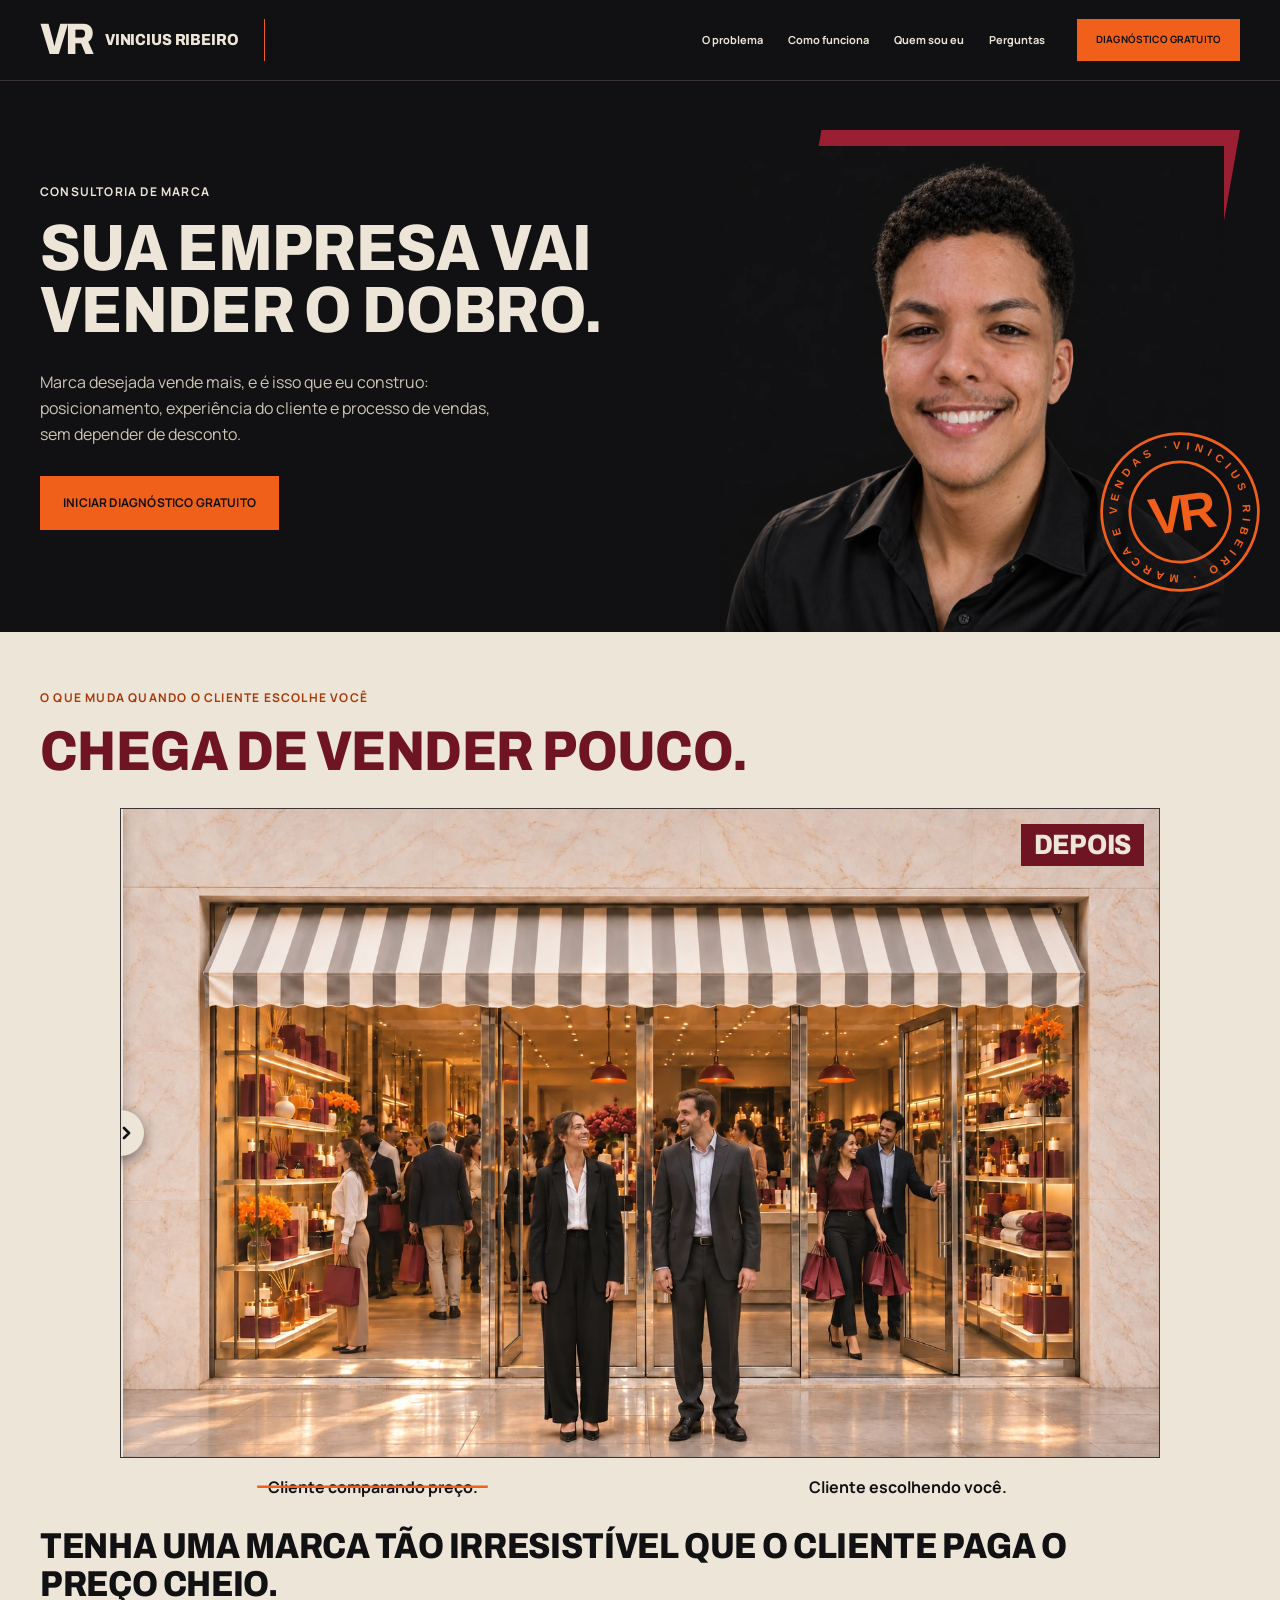
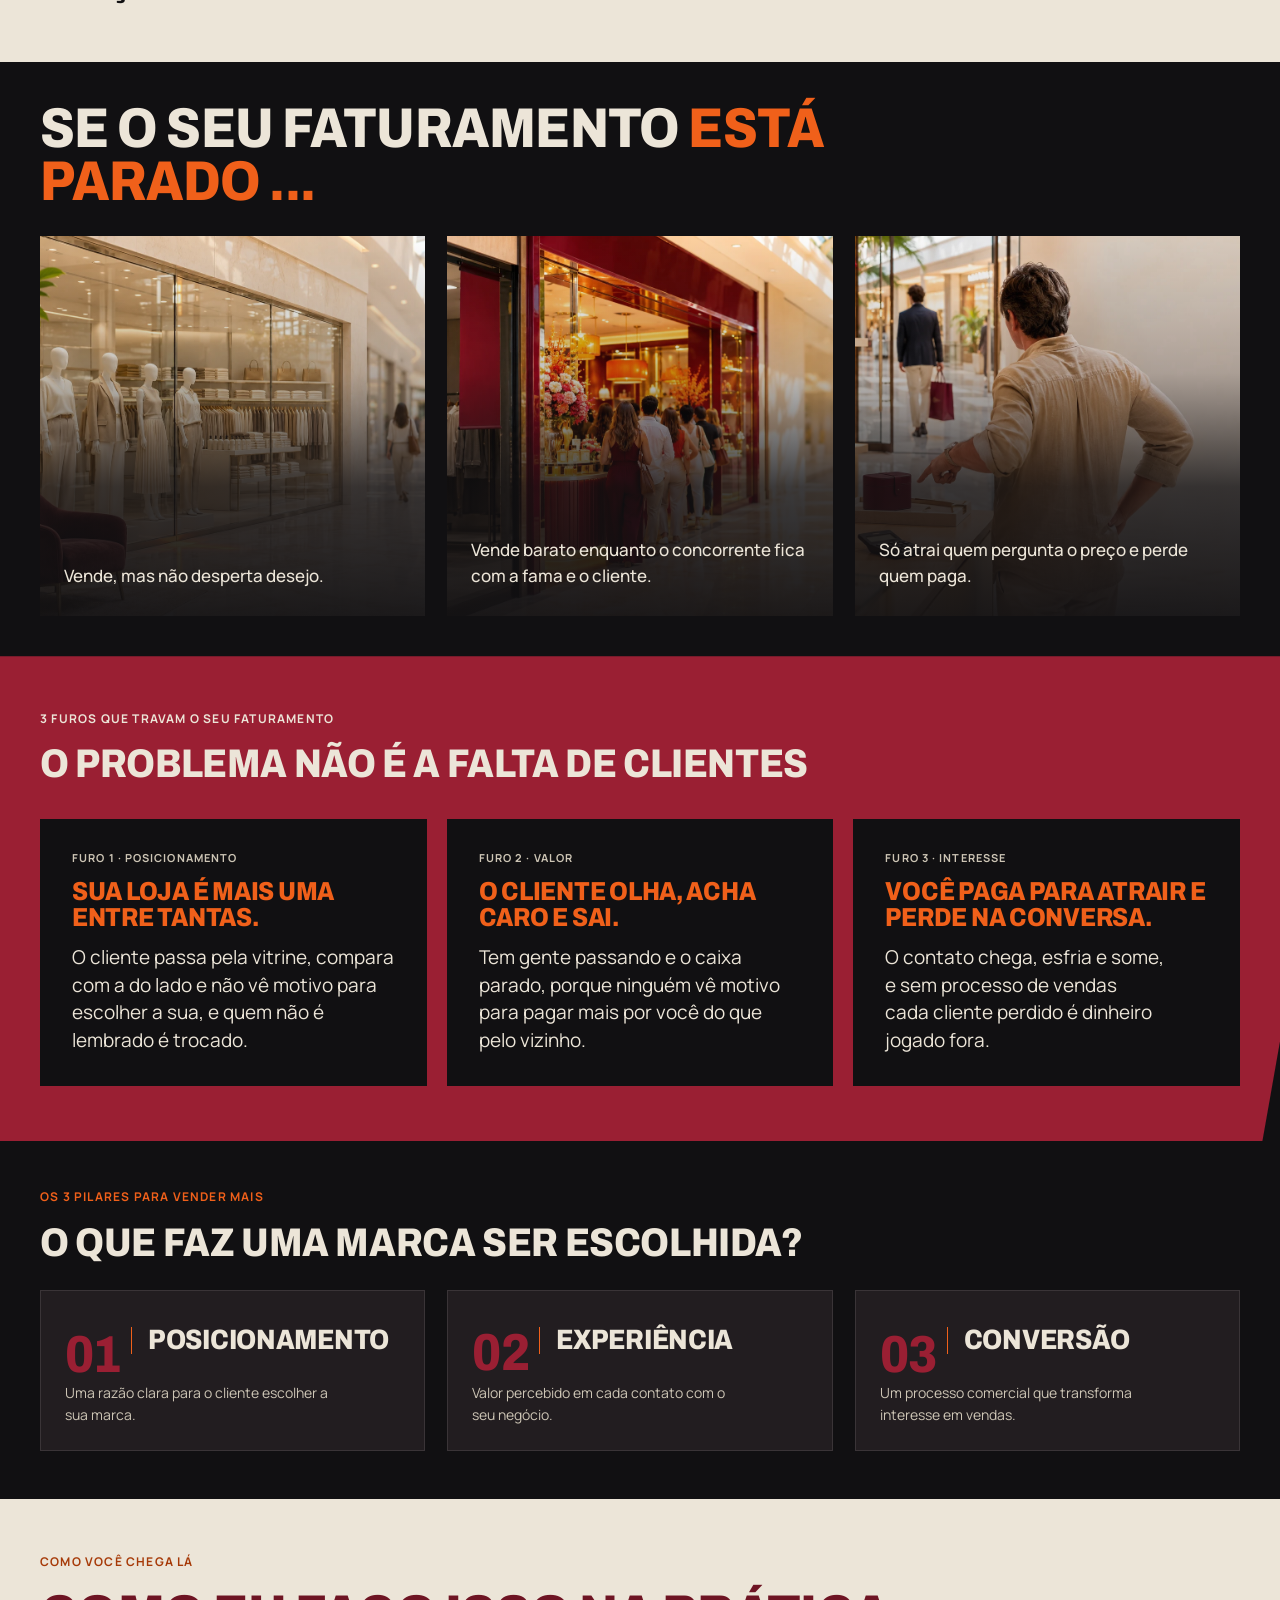
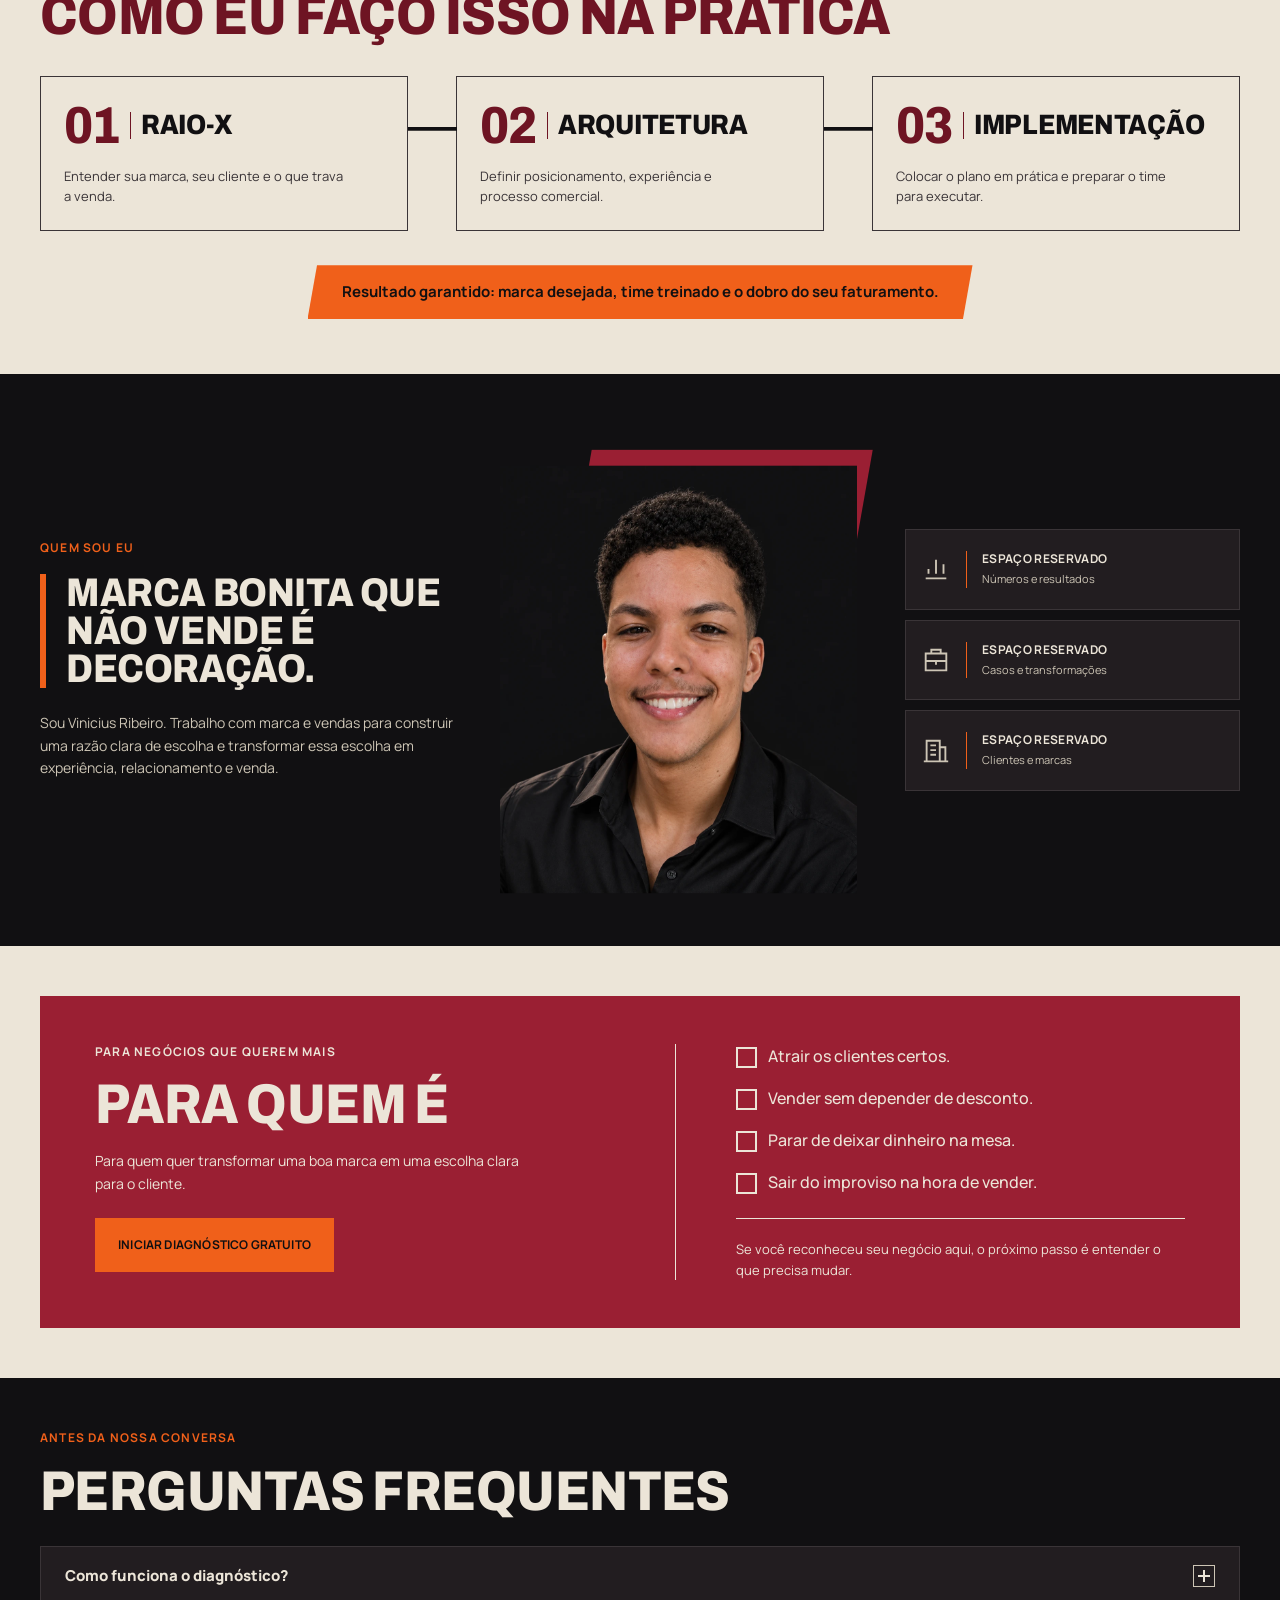
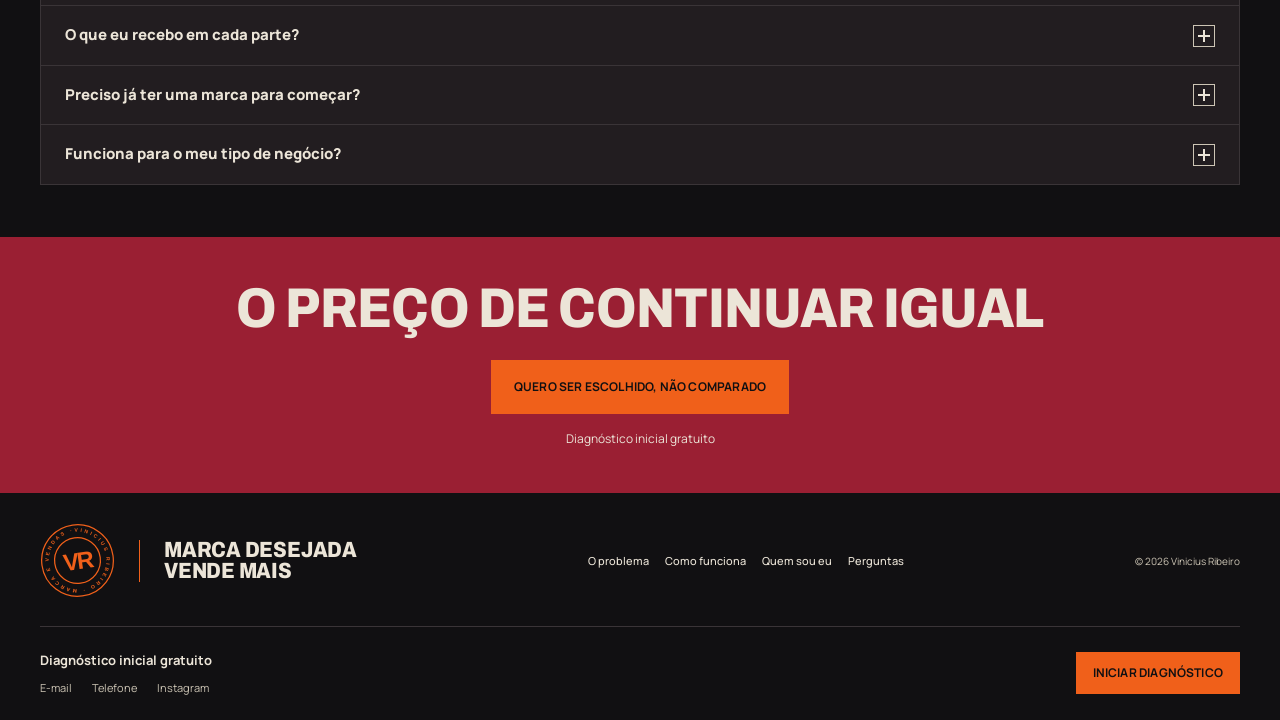
==== index.html @ 22e3f775 "Cartões da causa: cada texto vira uma frase só, sem ponto no meio Co-Authored-By: Claude Sonnet 5.5 " ====
<!doctype html>
<html lang="pt-BR">
<head>
  <meta charset="utf-8">
  <meta name="viewport" content="width=device-width, initial-scale=1">
  <meta name="theme-color" content="#111012">
  <script>if (!matchMedia('(prefers-reduced-motion: reduce)').matches) document.documentElement.classList.add('anim');</script>
  <meta name="description" content="Vinicius Ribeiro. Consultoria sobre marca e vendas. Posicionamento, experiência do cliente e conversão para construir uma marca desejada.">
  <title>Vinicius Ribeiro | Marca e vendas sem cerimônia</title>
  <link rel="icon" href="assets/favicon.svg" type="image/svg+xml">
  <link rel="preconnect" href="https://fonts.googleapis.com">
  <link rel="preconnect" href="https://fonts.gstatic.com" crossorigin>
  <link href="https://fonts.googleapis.com/css2?family=Archivo:wdth,wght@88,800&family=Manrope:wght@400;500;700&display=swap" rel="stylesheet">
  <link rel="stylesheet" href="styles.css">
  <script src="script.js" defer></script>
</head>
<body>
  <a class="skip-link" href="#conteudo">Pular para o conteúdo</a>
  <!-- 01 · NAVEGAÇÃO -->
  <header class="site-header">
    <div class="container header-inner">
      <a class="brand" href="#inicio" aria-label="Vinicius Ribeiro, início"><span class="brand-monogram" aria-hidden="true">VR</span><span class="brand-name">VINICIUS RIBEIRO</span></a>
      <button class="menu-toggle" type="button" aria-label="Abrir menu de navegação" aria-expanded="false" aria-controls="navegacao"><span></span><span></span></button>
      <nav id="navegacao" class="primary-nav" aria-label="Navegação principal">
        <ul><li><a href="#problema">O problema</a></li><li><a href="#como-funciona">Como funciona</a></li><li><a href="#quem-sou">Quem sou eu</a></li><li><a href="#perguntas">Perguntas</a></li></ul>
        <a class="button button-small" data-cta href="#contato">Diagnóstico gratuito</a>
      </nav>
    </div>
  </header>
  <main id="conteudo" tabindex="-1">
    <!-- 02 · HERO -->
    <section class="hero" id="inicio" aria-labelledby="hero-title">
      <div class="container hero-grid">
        <div class="hero-copy">
          <p class="eyebrow hero-eyebrow">Consultoria de marca</p>
          <h1 id="hero-title">SUA EMPRESA VAI<br> VENDER O DOBRO.</h1>
          <p class="hero-description">Marca desejada vende mais, e é isso que eu construo: posicionamento, experiência do cliente e processo de vendas, sem depender de desconto.</p>
          <a class="button" data-cta href="#contato">Iniciar diagnóstico gratuito</a>
        </div>
        <div class="hero-visual">
          <div class="portrait portrait-hero" data-portrait></div>
          <img class="stamp hero-stamp" src="assets/carimbo-vr.svg" width="164" height="164" alt="Carimbo VR. Vinicius Ribeiro, marca e vendas.">
        </div>
      </div>
    </section>
    <!-- 03 · ANTES E DEPOIS -->
    <section class="before-after light-section" aria-labelledby="before-after-title">
      <div class="container">
        <p class="eyebrow">O que muda quando o cliente escolhe você</p>
        <h2 class="title-large" id="before-after-title">CHEGA DE VENDER POUCO.</h2>
        <div class="ba" role="slider" tabindex="0" aria-label="Comparar antes e depois da loja" aria-valuemin="0" aria-valuemax="100" aria-valuenow="50" aria-valuetext="Metade antes, metade depois.">
          <img class="ba-before" src="assets/loja-antes.webp" width="1536" height="1024" loading="lazy" draggable="false" alt="Imagem ilustrativa: loja de shopping vazia e cinza, com um homem e uma mulher tristes diante da porta.">
          <span class="ba-tag">ANTES</span>
          <div class="ba-after">
            <img src="assets/loja-depois.webp" width="1536" height="1024" loading="lazy" draggable="false" alt="Imagem ilustrativa: a mesma loja cheia de clientes e iluminada, com o homem e a mulher sorrindo diante da porta.">
            <span class="ba-tag ba-tag-after">DEPOIS</span>
          </div>
          <div class="ba-line" aria-hidden="true"></div>
          <div class="ba-handle" aria-hidden="true">
            <span><svg viewBox="0 0 24 24" width="24" height="24" fill="none" stroke="currentColor" stroke-width="2.6" stroke-linecap="round" stroke-linejoin="round"><path d="M9 7l-5 5 5 5M15 7l5 5-5 5"/></svg></span>
          </div>
        </div>
        <div class="ba-captions">
          <p><span class="crossed-out">Cliente comparando preço.</span></p>
          <p>Cliente escolhendo você.</p>
        </div>
        <p class="comparison-manifesto">TENHA UMA MARCA TÃO IRRESISTÍVEL QUE O CLIENTE PAGA O PREÇO CHEIO.</p>
      </div>
    </section>
    <!-- 04 · SINTOMAS -->
    <section class="symptoms" id="problema" aria-labelledby="symptoms-title">
      <div class="container">
        <h2 class="title-large symptoms-title" id="symptoms-title">SE O SEU FATURAMENTO <span class="hot">ESTÁ PARADO<span class="dots">...</span></span></h2>
        <div class="symptom-grid">
          <article class="symptom-card"><img class="symptom-image" src="assets/sintoma-desejo.webp" width="1536" height="1024" loading="lazy" alt="Vitrine de shopping elegante, mas sem destaque, com pessoas passando sem olhar."><h3>Vende, mas não desperta desejo.</h3></article>
          <article class="symptom-card"><img class="symptom-image" src="assets/sintoma-concorrente.webp" width="1536" height="1024" loading="lazy" alt="Duas lojas lado a lado em um shopping: a da esquerda vazia, a concorrente com fila na porta."><h3>Vende barato enquanto o concorrente fica com a fama e o cliente.</h3></article>
          <article class="symptom-card"><img class="symptom-image" src="assets/sintoma-preco.webp" width="1536" height="1024" loading="lazy" alt="Cliente pedindo desconto no balcão enquanto outro cliente sai da loja com uma sacola."><h3>Só atrai quem pergunta o preço e perde quem paga.</h3></article>
        </div>
      </div>
    </section>
    <!-- 05 · CAUSA -->
    <section class="cause wine-section" aria-labelledby="cause-title">
      <div class="container cause-grid">
        <div><p class="eyebrow">3 FUROS QUE TRAVAM O SEU FATURAMENTO</p><h2 id="cause-title">O PROBLEMA NÃO É A FALTA DE CLIENTES</h2></div>
        <div class="cause-cards">
          <article class="cause-card"><p class="cause-tag">FURO 1 · POSICIONAMENTO</p><h3>SUA LOJA É MAIS UMA ENTRE TANTAS.</h3><p>O cliente passa pela vitrine, compara com a do lado e não vê motivo para escolher a sua, e quem não é lembrado é trocado.</p></article>
          <article class="cause-card"><p class="cause-tag">FURO 2 · VALOR</p><h3>O CLIENTE OLHA, ACHA CARO E SAI.</h3><p>Tem gente passando e o caixa parado, porque ninguém vê motivo para pagar mais por você do que pelo vizinho.</p></article>
          <article class="cause-card"><p class="cause-tag">FURO 3 · INTERESSE</p><h3>VOCÊ PAGA PARA ATRAIR E PERDE NA CONVERSA.</h3><p>O contato chega, esfria e some, e sem processo de vendas cada cliente perdido é dinheiro jogado fora.</p></article>
        </div>
      </div>
    </section>
    <!-- 06 · PILARES -->
    <section class="pillars" aria-labelledby="pillars-title">
      <div class="container">
        <p class="eyebrow">OS 3 PILARES PARA VENDER MAIS</p>
        <h2 id="pillars-title">O QUE FAZ UMA MARCA SER ESCOLHIDA?</h2>
        <div class="pillar-grid">
          <article class="pillar-card"><div class="card-heading"><span class="number" aria-hidden="true">01</span><h3>POSICIONAMENTO</h3></div><p>Uma razão clara para o cliente escolher a sua marca.</p></article>
          <article class="pillar-card"><div class="card-heading"><span class="number" aria-hidden="true">02</span><h3>EXPERIÊNCIA</h3></div><p>Valor percebido em cada contato com o seu negócio.</p></article>
          <article class="pillar-card"><div class="card-heading"><span class="number" aria-hidden="true">03</span><h3>CONVERSÃO</h3></div><p>Um processo comercial que transforma interesse em vendas.</p></article>
        </div>
      </div>
    </section>
    <!-- 07 · MÉTODO -->
    <section class="method light-section" id="como-funciona" aria-labelledby="method-title">
      <div class="container">
        <p class="eyebrow">Como você chega lá</p>
        <h2 class="title-large" id="method-title">COMO EU FAÇO ISSO NA PRÁTICA</h2>
        <ol class="method-steps">
          <li><div class="card-heading"><span class="number" aria-hidden="true">01</span><h3>RAIO-X</h3></div><p>Entender sua marca, seu cliente e o que trava a venda.</p></li>
          <li><div class="card-heading"><span class="number" aria-hidden="true">02</span><h3>ARQUITETURA</h3></div><p>Definir posicionamento, experiência e processo comercial.</p></li>
          <li><div class="card-heading"><span class="number" aria-hidden="true">03</span><h3>IMPLEMENTAÇÃO</h3></div><p>Colocar o plano em prática e preparar o time para executar.</p></li>
        </ol>
        <p class="result-ribbon">Resultado garantido: marca desejada, time treinado e o dobro do seu faturamento.</p>
      </div>
    </section>
    <!-- 08 · QUEM SOU EU -->
    <section class="about" id="quem-sou" aria-labelledby="about-title">
      <div class="container about-grid">
        <div class="about-copy"><p class="eyebrow">Quem sou eu</p><h2 id="about-title" class="manifesto">MARCA BONITA QUE NÃO VENDE É DECORAÇÃO.</h2><p>Sou Vinicius Ribeiro. Trabalho com marca e vendas para construir uma razão clara de escolha e transformar essa escolha em experiência, relacionamento e venda.</p></div>
        <div class="portrait portrait-about" data-portrait></div>
        <div class="proof-list" aria-label="Provas e resultados a preencher">
          <!-- PROVA 01: substitua o título e o parágrafo por um número ou resultado real e verificável. -->
          <article class="proof-card"><svg viewBox="0 0 32 32" aria-hidden="true"><path d="M5 26h22M8 21v-5m8 5V6m8 15V11"/></svg><div><h3>ESPAÇO RESERVADO</h3><p>Números e resultados</p></div></article>
          <!-- PROVA 02: substitua o título e o parágrafo por um caso real autorizado. -->
          <article class="proof-card"><svg viewBox="0 0 32 32" aria-hidden="true"><path d="M5 9h22v18H5zM11 9V5h10v4M5 17h22m-11 0v4"/></svg><div><h3>ESPAÇO RESERVADO</h3><p>Casos e transformações</p></div></article>
          <!-- PROVA 03: substitua o título e o parágrafo por clientes ou marcas com autorização. -->
          <article class="proof-card"><svg viewBox="0 0 32 32" aria-hidden="true"><path d="M6 27V5h14v22M20 12h6v15M3 27h26M10 10h6m-6 5h6m-6 5h6"/></svg><div><h3>ESPAÇO RESERVADO</h3><p>Clientes e marcas</p></div></article>
        </div>
      </div>
    </section>
    <!-- 10 · PARA QUEM É -->
    <section class="audience light-section" aria-labelledby="audience-title">
      <div class="container audience-panel wine-section">
        <div class="audience-copy"><p class="eyebrow">Para negócios que querem mais</p><h2 class="title-large" id="audience-title">PARA QUEM É</h2><p>Para quem quer transformar uma boa marca em uma escolha clara para o cliente.</p><a class="button" data-cta href="#contato">Iniciar diagnóstico gratuito</a></div>
        <div class="audience-details"><ul class="square-list"><li>Atrair os clientes certos.</li><li>Vender sem depender de desconto.</li><li>Parar de deixar dinheiro na mesa.</li><li>Sair do improviso na hora de vender.</li></ul><p class="audience-closing">Se você reconheceu seu negócio aqui, o próximo passo é entender o que precisa mudar.</p></div>
      </div>
    </section>
    <!-- 11 · FAQ -->
    <section class="faq" id="perguntas" aria-labelledby="faq-title">
      <div class="container"><p class="eyebrow">Antes da nossa conversa</p><h2 class="title-large" id="faq-title">PERGUNTAS FREQUENTES</h2>
        <div class="faq-list">
          <!-- FAQ: edite os textos dos parágrafos nos painéis abaixo. Preserve ids e atributos aria. -->
          <div class="faq-item"><h3><button type="button" id="faq-button-1" aria-expanded="false" aria-controls="faq-panel-1">Como funciona o diagnóstico?<span class="faq-icon" aria-hidden="true"></span></button></h3><div class="faq-panel" id="faq-panel-1" role="region" aria-labelledby="faq-button-1" hidden><p>Espaço reservado para explicar o diagnóstico inicial.</p></div></div>
          <div class="faq-item"><h3><button type="button" id="faq-button-2" aria-expanded="false" aria-controls="faq-panel-2">O que eu recebo em cada parte?<span class="faq-icon" aria-hidden="true"></span></button></h3><div class="faq-panel" id="faq-panel-2" role="region" aria-labelledby="faq-button-2" hidden><p>Espaço reservado para detalhar as entregas de cada etapa.</p></div></div>
          <div class="faq-item"><h3><button type="button" id="faq-button-3" aria-expanded="false" aria-controls="faq-panel-3">Preciso já ter uma marca para começar?<span class="faq-icon" aria-hidden="true"></span></button></h3><div class="faq-panel" id="faq-panel-3" role="region" aria-labelledby="faq-button-3" hidden><p>Espaço reservado para esclarecer os requisitos para começar.</p></div></div>
          <div class="faq-item"><h3><button type="button" id="faq-button-4" aria-expanded="false" aria-controls="faq-panel-4">Funciona para o meu tipo de negócio?<span class="faq-icon" aria-hidden="true"></span></button></h3><div class="faq-panel" id="faq-panel-4" role="region" aria-labelledby="faq-button-4" hidden><p>Espaço reservado para informar os negócios atendidos.</p></div></div>
        </div>
      </div>
    </section>
    <!-- 12 · CHAMADA FINAL -->
    <section class="final-cta wine-section" id="contato" aria-labelledby="contact-title">
      <div class="container"><h2 class="title-large" id="contact-title">O PREÇO DE<br class="mobile-break"> CONTINUAR IGUAL</h2><a class="button" data-cta href="#contato">Quero ser escolhido, não comparado</a><p>Diagnóstico inicial gratuito</p></div>
    </section>
  </main>
  <!-- 13 · RODAPÉ -->
  <footer class="site-footer">
    <div class="container">
      <div class="footer-main"><a class="footer-signature" href="#inicio" aria-label="Vinicius Ribeiro, voltar ao início"><img class="stamp" src="assets/carimbo-vr.svg" width="86" height="86" alt="Carimbo VR."><span>Marca desejada<br>vende mais</span></a><nav class="footer-nav" aria-label="Navegação do rodapé"><a href="#problema">O problema</a><a href="#como-funciona">Como funciona</a><a href="#quem-sou">Quem sou eu</a><a href="#perguntas">Perguntas</a></nav><p class="copyright">© 2026 Vinicius Ribeiro</p></div>
      <div class="footer-bottom"><div><p>Diagnóstico inicial gratuito</p><div class="social-links" aria-label="Canais de contato"><a data-contact="email" href="#contato">E-mail</a><a data-contact="phone" href="#contato">Telefone</a><a data-contact="instagram" href="#contato">Instagram</a></div></div><a class="button button-small" data-cta href="#contato">Iniciar diagnóstico</a></div>
    </div>
  </footer>
  <!-- Componente único de retrato: o script reutiliza este template no hero e na seção Quem sou eu. -->
  <template id="portrait-template"><figure class="portrait-frame"><img class="portrait-image" src="assets/portrait-placeholder.svg" width="500" height="580" alt="Espaço reservado para a foto de Vinicius Ribeiro."><figcaption class="portrait-label"><span>SUA FOTO</span><small>VINICIUS RIBEIRO</small></figcaption></figure></template>
  <noscript><p class="noscript-message">Para abrir as respostas e o menu compacto, ative o JavaScript. Os links das seções e de contato continuam disponíveis no rodapé.</p></noscript>
</body>
</html>
---- styles.css ----
:root {
  --tinta:#111012; --carvao:#221D20; --vinho:#6E1423; --vinho-vivo:#9A1F33;
  --papel:#ECE5D8; --cimento:#CDC5B5; --grafite:#3A3437;
  --fogo:#F0601A; --fogo-claro:#FF7A33; --fogo-escuro:#A63A08;
  --body-font:'Manrope',sans-serif; --title-font:'Archivo',sans-serif;
  --header-height:76px; --focus-color:var(--fogo); --angle:10deg;
}
* {box-sizing:border-box}
html {scroll-behavior:smooth;scroll-padding-top:calc(var(--header-height) + 20px)}
body {margin:0;background:var(--tinta);color:var(--papel);font:400 16px/1.6 var(--body-font);-webkit-font-smoothing:antialiased}
body.menu-open {overflow:hidden}
a {color:inherit;text-decoration:none}
button {font:inherit}
img,svg {display:block;max-width:100%}
figure,p,h1,h2,h3,ul,ol {margin:0}
button,a {-webkit-tap-highlight-color:transparent}
button {color:inherit}
:focus-visible {outline:3px solid var(--focus-color);outline-offset:2px}
[hidden] {display:none}
section {scroll-margin-top:16px}
.container {width:min(1200px,calc(100% - 40px));margin-inline:auto}
h1,h2,h3,.brand,.number,.giant-number,.ba-tag,.comparison-manifesto,.footer-signature>span {font-family:var(--title-font);font-weight:800;font-stretch:88%;letter-spacing:-.01em;line-height:.95;text-transform:uppercase}
h1 {font-size:46px}
h2 {font-size:34px}
h3 {font-size:24px}
p {text-wrap:pretty}
.eyebrow {font:700 11px/1.35 var(--body-font);letter-spacing:.1em;text-transform:uppercase;color:var(--fogo);margin-bottom:18px}
.title-large {font-size:38px}
.button {display:inline-flex;align-items:center;justify-content:center;min-height:54px;padding:16px 23px;background:var(--fogo);color:var(--tinta);font:700 12px/1.35 var(--body-font);letter-spacing:.015em;text-align:center;text-transform:uppercase;transition:background-color .18s ease;cursor:pointer}
.button:hover {background:var(--fogo-claro)}
.button-small {min-height:42px;padding:12px 17px;font-size:10px}
.light-section {--focus-color:var(--vinho);background:var(--papel);color:var(--tinta)}
.light-section .eyebrow {color:var(--fogo-escuro)}
.light-section .button {background:var(--vinho);color:var(--papel)}
.light-section .button:hover {background:var(--vinho-vivo)}
.wine-section {background:var(--vinho-vivo);color:var(--papel);--focus-color:var(--fogo)}
.wine-section .eyebrow {color:var(--papel)}
.skip-link {position:fixed;z-index:100;left:20px;top:12px;transform:translateY(-160%);padding:12px 18px;background:var(--papel);color:var(--tinta);font-weight:700}
.skip-link:focus {transform:none}
.site-header {position:fixed;top:0;inset-inline:0;z-index:30;background:var(--tinta);border-bottom:1px solid var(--grafite)}
.header-inner {height:var(--header-height);display:flex;align-items:center;justify-content:space-between;gap:22px}
.brand {display:flex;align-items:center;gap:10px;white-space:nowrap}
.brand-monogram {font-size:36px;letter-spacing:-.08em}
.brand-name {font-size:14px;max-width:90px;line-height:1}
.menu-toggle {position:relative;display:flex;flex-direction:column;gap:7px;justify-content:center;align-items:center;width:46px;height:46px;border:1px solid var(--grafite);background:transparent;cursor:pointer}
.menu-toggle span {display:block;width:21px;height:2px;background:var(--papel);transition:transform .15s}
.menu-toggle[aria-expanded="true"] span:first-child {transform:translateY(4.5px) rotate(var(--angle))}
.menu-toggle[aria-expanded="true"] span:last-child {transform:translateY(-4.5px) rotate(calc(-1 * var(--angle)))}
.primary-nav {position:absolute;top:var(--header-height);left:0;right:0;display:none;max-height:calc(100dvh - var(--header-height));overflow-y:auto;background:var(--tinta);padding:20px;border-bottom:1px solid var(--grafite)}
.primary-nav.is-open {display:block}
.primary-nav ul {list-style:none;padding:0;margin-bottom:20px}
.primary-nav li a {display:block;padding:13px 0;border-bottom:1px solid var(--grafite);font-size:14px;font-weight:700}
.primary-nav li a:hover,.footer-nav a:hover,.social-links a:hover {color:var(--fogo)}
.primary-nav .button {width:100%}
.hero {padding-top:calc(var(--header-height) + 44px);overflow:hidden}
.hero-grid {display:grid;gap:40px}
.hero-eyebrow {color:var(--papel);font-size:11px}
.hero h1 {max-width:660px}
/* O título do hero tem sempre duas linhas: a letra acompanha a largura da coluna do texto (72px no máximo). */
.hero-copy {container-type:inline-size}
.hero .hero-copy h1 {font-size:min(72px,10.3cqw)}
.hero-description {font-size:15px;line-height:1.65;max-width:510px;margin:26px 0 28px;color:var(--cimento)}
.hero-visual {position:relative;width:min(100%,480px);margin-inline:auto;padding-right:16px}
.portrait {position:relative;isolation:isolate}
.portrait::before {content:'';position:absolute;inset:0;background:var(--vinho-vivo);transform:translate(16px,-16px);z-index:-1;clip-path:polygon(var(--clip-offset,70px) 0,100% 0,calc(100% - var(--clip-offset,70px)) 100%,0 100%)}
.portrait-frame {position:relative;overflow:hidden;background:var(--carvao)}
.portrait-image {width:100%;height:100%;object-fit:cover}
.portrait-label {position:absolute;inset:0;display:flex;flex-direction:column;justify-content:center;align-items:center;color:var(--papel)}
.portrait-label>span {font:800 40px/.95 var(--title-font);font-stretch:88%;letter-spacing:-.01em}
.portrait-label>small {margin-top:14px;font-size:10px;font-weight:700;letter-spacing:.18em}
.portrait-hero .portrait-frame {aspect-ratio:1/1.02}
.hero-stamp {position:absolute;width:116px;height:116px;bottom:22px;right:-4px}
.stamp {transform:rotate(-8deg)}
.before-after {padding-block:48px}
.before-after h2 {color:var(--vinho)}
/* Comparador arrastável: --pos (0 a 100%) é escrito pelo script e move a linha, o botão e o recorte da imagem "depois" */
.ba {--pos:50%;position:relative;overflow:hidden;max-width:1040px;margin:28px auto 0;aspect-ratio:3/2;border:1px solid var(--grafite);background:var(--cimento);touch-action:pan-y;user-select:none;-webkit-user-select:none}
.ba img {position:absolute;inset:0;width:100%;height:100%;object-fit:cover;pointer-events:none}
.ba-after {position:absolute;inset:0;clip-path:inset(0 0 0 var(--pos))}
.ba-tag {position:absolute;top:12px;left:12px;padding:8px 13px;font-size:24px;color:var(--papel);background:var(--tinta);pointer-events:none}
.ba-tag-after {left:auto;right:12px;background:var(--vinho)}
.ba-line {position:absolute;top:0;bottom:0;left:var(--pos);width:3px;margin-left:-1.5px;background:var(--papel);box-shadow:0 0 12px rgba(17,16,18,.45);pointer-events:none}
.ba-handle {position:absolute;top:50%;left:var(--pos);display:grid;place-items:center;width:64px;height:64px;transform:translate(-50%,-50%);touch-action:none;cursor:grab}
.ba-handle>span {display:grid;place-items:center;width:46px;height:46px;border-radius:50%;background:var(--papel);color:var(--tinta);box-shadow:0 4px 14px rgba(17,16,18,.5);transition:transform .2s var(--ease,ease)}
.ba.is-dragging .ba-handle {cursor:grabbing}
.ba.is-dragging .ba-handle>span {transform:scale(1.1)}
.ba.is-sweeping .ba-after {transition:clip-path .8s ease}
.ba.is-sweeping :is(.ba-line,.ba-handle) {transition:left .8s ease}
@media(hover:hover) {
  .ba {cursor:ew-resize}
}
.ba-captions {display:grid;grid-template-columns:1fr 1fr;gap:20px;max-width:1040px;margin:16px auto 0;text-align:center;font-weight:700;font-size:14px;line-height:1.4;text-wrap:balance}
.crossed-out {position:relative;display:inline-block}
.crossed-out::after {content:'';position:absolute;left:-5%;right:-5%;top:calc(50% - 1.5px);height:3px;background:var(--fogo);clip-path:polygon(0 0,100% 0,calc(100% - .53px) 100%,.53px 100%)}
.comparison-manifesto {font-size:28px;line-height:1.05;margin-top:28px;max-width:1100px}
.symptoms {padding:42px 0}
.symptoms-title {max-width:900px;margin-bottom:28px}
.symptoms-title .hot {color:var(--fogo)}
.symptom-grid {display:grid;gap:14px}
.symptom-card {position:relative;isolation:isolate;overflow:hidden;min-height:300px;display:flex;align-items:flex-end;background:var(--carvao);padding:24px 22px}
.symptom-image {position:absolute;inset:0;z-index:-2;width:100%;height:100%;object-fit:cover;transform:scale(1.12)}
.symptom-card:nth-child(1) .symptom-image {object-position:25% 50%}
.symptom-card:nth-child(2) .symptom-image {object-position:55% 50%}
.symptom-card:nth-child(3) .symptom-image {object-position:42% 50%}
.symptom-card::after {content:'';position:absolute;inset:0;z-index:-1;pointer-events:none;background:linear-gradient(to top,rgba(17,16,18,.95) 0%,rgba(17,16,18,.82) 34%,rgba(17,16,18,.25) 64%,rgba(17,16,18,0) 100%)}
.symptom-card h3 {font:500 17px/1.4 var(--body-font);text-transform:none;letter-spacing:0}
.cause {position:relative;background:transparent;padding:48px 0;isolation:isolate}
.cause::before {content:'';z-index:-1;position:absolute;inset:0;background:var(--vinho-vivo);clip-path:polygon(0 0,100% 0,100% calc(100% - 100px),calc(100% - 17.63px) 100%,0 100%)}
.cause-grid {display:grid;gap:28px}
.cause h2 {font-size:38px;max-width:580px}
.cause-cards {display:grid;gap:14px}
.cause-card {background:var(--tinta);padding:26px}
.cause-card h3 {color:var(--fogo);font-size:26px;line-height:1;margin-bottom:14px}
.cause-card p {font-size:18px;line-height:1.45}
.cause-card .cause-tag {margin-bottom:12px;font:700 11px/1.35 var(--body-font);letter-spacing:.1em;color:var(--cimento)}
.pillars {padding:48px 0}
.pillars h2 {max-width:920px}
.pillar-grid {display:grid;gap:14px;margin-top:28px}
.pillar-card {border:1px solid var(--grafite);background:var(--carvao);padding:22px}
.card-heading {display:flex;gap:15px;align-items:center}
.number {font-size:48px;color:var(--vinho-vivo);line-height:1}
.card-heading h3 {font-size:24px;border-left:1px solid var(--fogo);padding-left:16px}
.pillar-card p {font-size:14px;color:var(--cimento);line-height:1.6;margin-top:15px;max-width:270px}
.method {padding:48px 0}
.method h2 {color:var(--vinho);max-width:930px}
.method-steps {list-style:none;padding:0;display:grid;gap:30px;margin-block:30px}
.method-steps li {position:relative;border:1px solid var(--grafite);padding:20px;background:var(--papel)}
.method-steps li+li::before {content:'';position:absolute;left:35px;top:-31px;width:2px;height:30px;background:var(--tinta)}
.method-steps .number {color:var(--vinho)}
.method-steps .card-heading h3 {border-color:var(--vinho)}
.method-steps p {font-size:13px;color:var(--grafite);margin-top:14px}
.result-ribbon {position:relative;display:block;isolation:isolate;padding:18px 28px;text-align:center;font-size:14px;line-height:1.45;font-weight:700;color:var(--tinta)}
.result-ribbon::before {content:'';position:absolute;z-index:-1;inset:0;background:var(--fogo);clip-path:polygon(var(--clip-offset,11px) 0,100% 0,calc(100% - var(--clip-offset,11px)) 100%,0 100%)}
.about {padding:52px 0}
.about-grid {display:grid;gap:36px}
.manifesto {border-left:6px solid var(--fogo);padding-left:20px;font-size:40px;max-width:490px}
.about-copy>p:last-child {font-size:14px;color:var(--cimento);margin-top:24px;max-width:430px}
.portrait-about {max-width:410px;margin:16px 16px 0 0}
.portrait-about .portrait-frame {aspect-ratio:1/.88}
.proof-list {display:grid;gap:10px;align-content:center}
.proof-card {display:flex;gap:20px;align-items:center;border:1px solid var(--grafite);background:var(--carvao);padding:20px}
.proof-card svg {width:30px;height:30px;flex-shrink:0;fill:none;stroke:var(--cimento);stroke-width:2;stroke-linecap:butt;stroke-linejoin:miter}
.proof-card>div {border-left:1px solid var(--fogo);padding-left:18px}
.proof-card h3 {font:700 12px/1.35 var(--body-font);letter-spacing:.03em}
.proof-card p {font-size:11px;color:var(--cimento);margin-top:3px}
.center-action {display:flex;justify-content:center;margin-top:28px}
.audience {padding-block:44px}
.audience-panel {display:grid;gap:32px;padding:32px 26px}
.audience-panel .button {background:var(--fogo);color:var(--tinta)}
.audience-panel .button:hover {background:var(--fogo-claro)}
.audience-panel .eyebrow {color:var(--papel)}
.audience-copy>p:not(.eyebrow) {font-size:14px;line-height:1.65;max-width:430px;margin:18px 0 23px}
.square-list {list-style:none;padding:0;display:grid;gap:18px}
.square-list li {position:relative;padding-left:32px;font-size:15px;font-weight:500;line-height:1.5}
.square-list li::before {content:'';position:absolute;left:0;top:3px;width:17px;height:17px;border:2px solid var(--papel)}
.audience-closing {border-top:1px solid var(--papel);padding-top:20px;margin-top:24px;font-size:13px;max-width:450px}
.faq {padding:48px 0}
.faq-list {margin-top:28px;border-top:1px solid var(--grafite)}
.faq-item {border:1px solid var(--grafite);border-top:0;background:var(--carvao)}
.faq-item h3 {font-family:var(--body-font);font-stretch:normal;font-size:16px;line-height:1.5;text-transform:none;letter-spacing:0}
.faq-item button {width:100%;border:0;background:transparent;display:flex;align-items:center;justify-content:space-between;gap:22px;padding:20px;text-align:left;font-size:14px;line-height:1.5;cursor:pointer}
.faq-item button:hover {background:var(--grafite)}
.faq-icon {display:block;flex:0 0 22px;position:relative;width:22px;height:22px;border:1px solid var(--cimento)}
.faq-icon::before,.faq-icon::after {content:'';position:absolute;top:9px;left:4px;width:12px;height:2px;background:var(--papel)}
.faq-icon::after {transform:rotate(90deg)}
.faq-item button[aria-expanded="true"] .faq-icon::after {display:none}
.faq-item button[aria-expanded="true"] {color:var(--fogo)}
.faq-panel {padding:0 20px 23px;font-size:14px;line-height:1.7;color:var(--cimento);max-width:840px}
.final-cta {padding:44px 0;text-align:center}
.final-cta h2 {max-width:1170px;margin:0 auto 25px}
.final-cta p {font-size:12px;margin-top:15px}
.site-footer {padding-top:30px}
.footer-main {display:flex;flex-wrap:wrap;align-items:center;justify-content:space-between;gap:27px;padding-bottom:28px}
.footer-signature {display:flex;align-items:center;gap:24px}
.footer-signature img {width:75px;height:75px}
.footer-signature>span {padding-left:24px;border-left:1px solid var(--fogo);font-size:22px}
.footer-nav {display:flex;flex-wrap:wrap;gap:12px 20px;font-size:11px;font-weight:500}
.copyright {font-size:10px;color:var(--cimento)}
.footer-bottom {display:flex;flex-direction:column;gap:22px;justify-content:space-between;padding-block:23px;border-top:1px solid var(--grafite)}
.footer-bottom p {font-size:13px;font-weight:700}
.social-links {display:flex;gap:20px;margin-top:8px;font-size:11px;color:var(--cimento)}
.noscript-message {padding:20px;color:var(--cimento);font-size:13px}
.desktop-break {display:none}
@media(min-width:768px) {
  :root {--header-height:80px}
  .container {width:min(1200px,calc(100% - 80px))}
  h1 {font-size:72px}
  h2 {font-size:40px}
  h3 {font-size:28px}
  .title-large {font-size:56px}
  .eyebrow {font-size:12px}
  .button {font-size:12px}
  .brand {gap:10px}
  .brand-name {font-size:12px}
  .brand-monogram {font-size:38px}
  .menu-toggle {display:none}
  .primary-nav {display:flex;position:static;align-items:center;gap:18px;max-height:none;overflow:visible;padding:0;border:0}
  .primary-nav ul {display:flex;align-items:center;gap:14px;margin:0}
  .primary-nav li a {border:0;padding:12px 0;font-size:10px;white-space:nowrap}
  .primary-nav .button {width:auto;white-space:nowrap;font-size:9px;padding:13px 12px}
  .hero {padding-top:calc(var(--header-height) + 66px)}
  .hero-grid {grid-template-columns:1.1fr .9fr;align-items:center;gap:40px}
  .hero-copy {padding-bottom:64px;position:relative;z-index:2}
  .hero-description {font-size:15px;max-width:470px}
  .hero h1 {font-size:clamp(52px,5vw,72px)}
  .hero-visual {align-self:end;width:100%;padding:0 16px 0 0}
  .portrait-hero .portrait-frame {aspect-ratio:1/.98;min-height:390px}
  .hero-stamp {width:138px;height:138px;bottom:32px;right:-20px}
  .desktop-break {display:block}
  .mobile-break {display:none}
  .before-after {padding-block:58px}
  .ba {aspect-ratio:16/10;margin-top:30px}
  .ba-tag {top:15px;left:15px;font-size:28px}
  .ba-tag-after {left:auto;right:15px}
  .ba-captions {font-size:16px;gap:30px;margin-top:18px}
  .comparison-manifesto {font-size:36px;margin-top:30px}
  .symptoms {padding:40px 0}
  .symptom-grid {grid-template-columns:repeat(3,minmax(0,1fr));gap:22px}
  .symptom-card {padding:24px 20px;min-height:340px}
  .symptom-card h3 {font-size:15px;line-height:1.5}
  .cause {padding-block:55px}
  .cause-grid {grid-template-columns:1fr;align-items:center;gap:32px}
  .cause h2 {font-size:40px;max-width:none}
  .cause-cards {grid-template-columns:repeat(3,minmax(0,1fr));gap:20px}
  .cause-card {padding:28px 23px;min-height:190px}
  .cause-card p {font-size:17px}
  .pillars {padding-block:48px}
  .pillar-grid {grid-template-columns:repeat(3,minmax(0,1fr));gap:22px}
  .pillar-card {padding:22px 18px}
  .pillar-card h3 {font-size:22px}
  .pillar-card .card-heading {gap:10px}
  .pillar-card .card-heading h3 {padding-left:10px}
  .number {font-size:52px}
  .method {padding-block:55px}
  .method-steps {grid-template-columns:repeat(3,minmax(0,1fr));gap:38px;margin-block:34px}
  .method-steps li {padding:20px 16px}
  .method-steps h3 {font-size:22px}
  .method-steps .card-heading {gap:10px}
  .method-steps .card-heading h3 {padding-left:10px}
  .method-steps li+li::before {height:4px;width:39px;top:45px;left:-39px}
  .result-ribbon {width:fit-content;max-width:100%;margin-inline:auto;padding:16px 34px;font-size:15px}
  .about {padding-block:64px}
  .about-grid {grid-template-columns:1.05fr 1fr;align-items:center;gap:36px}
  .manifesto {font-size:44px}
  .portrait-about {grid-column:2;grid-row:1/3;align-self:stretch;display:flex;align-items:stretch}
  .portrait-about .portrait-frame {width:100%;height:100%}
  .proof-list {grid-column:1;grid-template-columns:1fr}
  .audience {padding-block:50px}
  .audience-panel {grid-template-columns:1fr 1fr;gap:55px;padding:42px}
  .audience-details {border-left:1px solid var(--papel);padding-left:40px;align-self:center}
  .square-list li {font-size:16px}
  .faq {padding-block:52px}
  .faq-item button {padding:18px 24px;font-size:15px}
  .faq-panel {padding-inline:24px}
  .final-cta {padding-block:45px}
  .final-cta h2 {font-size:56px}
  .footer-nav {gap:10px 16px}
  .footer-main {gap:25px}
  .footer-bottom {flex-direction:row;align-items:center}
}
@media(min-width:1100px) {
  .brand-name {max-width:none;font-size:16px}
  .brand-monogram {font-size:44px}
  .brand {gap:14px;padding-right:26px;border-right:1px solid var(--fogo)}
  .primary-nav {gap:32px}
  .primary-nav ul {gap:25px}
  .primary-nav li a {font-size:11px}
  .primary-nav .button {font-size:10px;padding-inline:19px}
  .hero-grid {grid-template-columns:1.1fr .9fr;gap:44px}
  .hero h1 {font-size:72px}
  .hero-visual {margin-top:0}
  .portrait-hero .portrait-frame {aspect-ratio:1/1.05}
  .hero-stamp {width:164px;height:164px;bottom:38px;right:-22px}
  .hero-eyebrow {font-size:12px}
  .hero-description {font-size:16px}
  .symptom-card {padding:28px 24px;min-height:380px}
  .symptom-card h3 {font-size:17px}
  .cause-grid {grid-template-columns:1fr;gap:36px}
  .cause h2 {font-size:40px;max-width:none}
  .cause-card {min-height:210px;padding:32px}
  .cause-card p {font-size:19px;max-width:none}
  .pillar-card {padding:24px}
  .pillar-card h3 {font-size:28px}
  .pillar-card .card-heading {gap:15px}
  .pillar-card .card-heading h3 {padding-left:16px}
  .method-steps {gap:70px}
  .method-steps li {padding:23px}
  .method-steps li+li::before {width:71px;left:-71px;top:50px}
  .method-steps h3 {font-size:28px}
  .method-steps .card-heading {gap:14px}
  .about-grid {grid-template-columns:1.15fr 1fr .9fr;gap:32px}
  .manifesto {font-size:40px}
  .portrait-about {grid-column:2;grid-row:1;align-self:end}
  .portrait-about .portrait-frame {aspect-ratio:1/1.2;height:auto}
  .portrait-about .portrait-label>span {font-size:32px}
  .proof-list {grid-column:3}
  .proof-card {padding:21px 15px;gap:15px}
  .proof-card>div {padding-left:15px}
  .audience-panel {padding:48px 55px;gap:70px}
  .audience-details {padding-left:60px}
  .footer-main {flex-wrap:nowrap}
}
@media(prefers-reduced-motion:reduce) {
  html {scroll-behavior:auto}
  *,*::before,*::after {transition:none}
}
/* Impede que o conteúdo mínimo dos títulos alargue as colunas. */
.pillar-card,.method-steps li,.cause-card,.audience-copy,.audience-details {min-width:0}
@media(max-width:374px) {
  .card-heading {flex-direction:column;align-items:flex-start;gap:10px}
  .card-heading h3 {font-size:22px;padding-left:12px}
}
@media(min-width:768px) and (max-width:1099px) {
  .pillar-card {padding:18px 14px}
  .pillar-card .card-heading,.method-steps .card-heading {flex-direction:column;align-items:flex-start;gap:12px}
  .pillar-card .card-heading h3 {font-size:20px;padding-left:0;border-left:0}
  .method-steps {gap:22px}
  .method-steps li {padding:18px 12px}
  .method-steps .card-heading h3 {font-size:20px;padding-left:0;border-left:0}
  .method-steps li+li::before {width:23px;left:-23px;top:42px}
  .cause-grid {grid-template-columns:1fr}
  .cause h2 {max-width:none}
  .cause-card {min-height:165px}
  .cause-card h3 {font-size:22px}
}
@media(min-width:1100px) {
  .method-steps {gap:48px}
  .method-steps li+li::before {width:49px;left:-49px}
  .method-steps .card-heading h3 {font-size:28px;padding-left:10px}
  .method-steps .card-heading {gap:10px}
}
.pillar-card .card-heading {gap:10px}
.hero-copy,.hero-visual,.portrait {min-width:0}
@media(min-width:768px) {
  .hero-grid {grid-template-columns:minmax(0,1.1fr) minmax(0,.9fr)}
  .about-grid {grid-template-columns:minmax(0,1.05fr) minmax(0,1fr)}
  .portrait-about {width:calc(100% - 16px)}
  .portrait-hero .portrait-frame {height:clamp(390px,38vw,550px);aspect-ratio:auto}
}
@media(min-width:1100px) {
  .about-grid {grid-template-columns:minmax(0,1.15fr) minmax(0,1fr) minmax(0,.9fr)}
}

/* ============ MOVIMENTO · entradas ao rolar, paralaxe e interação ============ */
:root {--ease:cubic-bezier(.16,.84,.24,1)}
body {overflow-x:clip}

/* Barra de progresso da leitura e cabeçalho que ganha corpo ao rolar */
.scroll-progress {position:fixed;top:0;left:0;right:0;height:4px;background:var(--fogo);transform-origin:left;transform:scaleX(0);z-index:40;pointer-events:none}
.site-header {transition:box-shadow .25s ease,border-color .25s ease}
.site-header.is-scrolled {box-shadow:0 10px 26px rgba(0,0,0,.4);border-bottom-color:var(--vinho-vivo)}

/* Entrada: sobe, cresce e aparece (os cartões lado a lado vêm de lados opostos).
   O hero fica escondido já pelo CSS para não piscar antes do JavaScript. */
.anim :where(.hero-eyebrow,.hero h1,.hero-description,.hero .button,.hero-visual),.anim .rv {opacity:0;transform:translate3d(0,64px,0) scale(.97)}
.anim .rv-l {transform:translate3d(-90px,36px,0) scale(.97)}
.anim .rv-r {transform:translate3d(90px,36px,0) scale(.97)}
.anim .rv-title {opacity:1;transform:none}
.anim .is-in {opacity:1;transform:none;transition:opacity 1s var(--ease) var(--d,0ms),transform 1s var(--ease) var(--d,0ms),background-color .18s ease}
.anim .rv-done {transition:opacity .3s ease,transform .35s var(--ease),border-color .25s ease,background-color .18s ease,box-shadow .25s ease}

/* Títulos: cada palavra sobe por trás de uma máscara (a folga evita cortar acentos e cedilhas) */
.anim .w {display:inline-block;overflow:hidden;vertical-align:top;padding:.16em .05em .1em;margin:-.16em -.05em -.1em}
.anim .w>span {display:inline-block;transform:translate3d(0,118%,0);transition:transform 1s var(--ease) calc(var(--d,0ms) + var(--i,0) * 80ms)}
.anim .is-in .w>span {transform:none}

/* Hero: o carimbo "bate" na página e gira com a rolagem; o retângulo vinho anda mais devagar */
.hero {position:relative;isolation:isolate}
.hero-stamp {transform:rotate(calc(-8deg + var(--rot,0deg)))}
.portrait::before {transform:translate(16px,calc(-16px - var(--par,0px)))}
@keyframes stampIn {
  0% {opacity:0;transform:scale(2.8) rotate(-55deg)}
  55% {opacity:1;transform:scale(.88) rotate(-4deg)}
  78% {transform:scale(1.06) rotate(-10deg)}
  100% {opacity:1;transform:scale(1) rotate(-8deg)}
}
.anim .hero-visual.is-in .hero-stamp {animation:stampIn 1.1s var(--ease) 1.1s backwards}

/* Antes e depois: a faixa laranja se desenha sobre "Cliente comparando preço." */
.anim .crossed-out::after {transform:scaleX(0);transform-origin:left;transition:transform .8s var(--ease) .6s}
.anim .ba-captions.is-in .crossed-out::after {transform:scaleX(1)}

/* Sintomas: o número gigante desliza para dentro */
@keyframes dotsPulse {0%,100% {opacity:1} 50% {opacity:.15}}
.anim .symptoms-title .dots {animation:dotsPulse 1.4s ease-in-out 1.6s infinite}
.anim .symptom-card .symptom-image {transform:scale(1.28);transition:transform 1.6s var(--ease) calc(var(--d,0ms) + 120ms)}
.anim .symptom-card.is-in .symptom-image {transform:scale(1.12)}

/* Causa: o bloco vinho com o corte de 10° desce e abre quando o primeiro item entra */
@supports selector(:has(a)) {
  .anim .cause::before {opacity:0;transform:scaleY(.5);transform-origin:top;transition:opacity .7s ease,transform 1s var(--ease)}
  .anim .cause:has(.is-in)::before {opacity:1;transform:none}
}

/* Método: a linha entre as etapas se desenha */
.anim .method-steps li+li::before {clip-path:inset(0 0 100% 0);transition:clip-path .7s var(--ease) calc(var(--d,0ms) + 400ms)}
@media(min-width:768px) {
  .anim .method-steps li+li::before {clip-path:inset(0 100% 0 0)}
}
.anim .method-steps li.is-in::before {clip-path:inset(0)}

/* FAQ: a resposta abre deslizando e o + vira − */
.faq-panel {overflow:hidden;transition:height .32s var(--ease)}
.faq-icon::before,.faq-icon::after {transition:transform .25s ease,opacity .25s ease}
.faq-item button[aria-expanded="true"] .faq-icon::after {display:block;opacity:0;transform:rotate(0deg)}

/* Botões e cartões (só onde existe mouse): levantam, inclinam em 3D e brilham */
.button {translate:var(--bx,0px) var(--by,0px);transition:background-color .18s ease,transform .2s var(--ease),box-shadow .2s ease,translate .25s var(--ease)}
@media(hover:hover) {
  .pillar-card,.symptom-card,.cause-card,.proof-card,.method-steps li {transition:transform .35s var(--ease),border-color .25s ease,box-shadow .25s ease}
  .pillar-card:hover,.symptom-card:hover,.cause-card:hover,.proof-card:hover,.method-steps li:hover {transform:perspective(900px) rotateX(var(--rx,0deg)) rotateY(var(--ry,0deg)) translateY(-8px);box-shadow:0 20px 38px rgba(0,0,0,.42)}
  .pillar-card:hover,.proof-card:hover {border-color:var(--fogo)}
  .method-steps li:hover {box-shadow:0 20px 36px rgba(17,16,18,.26)}
  .button:hover {transform:translateY(-2px);box-shadow:0 12px 28px rgba(240,96,26,.36)}
  .light-section .button:hover {box-shadow:0 12px 28px rgba(110,20,35,.38)}
  .button:active {transform:translateY(0)}
}
@media(prefers-reduced-motion:reduce) {
  .hero-stamp {transform:rotate(-8deg)}
  .button {translate:none}
}
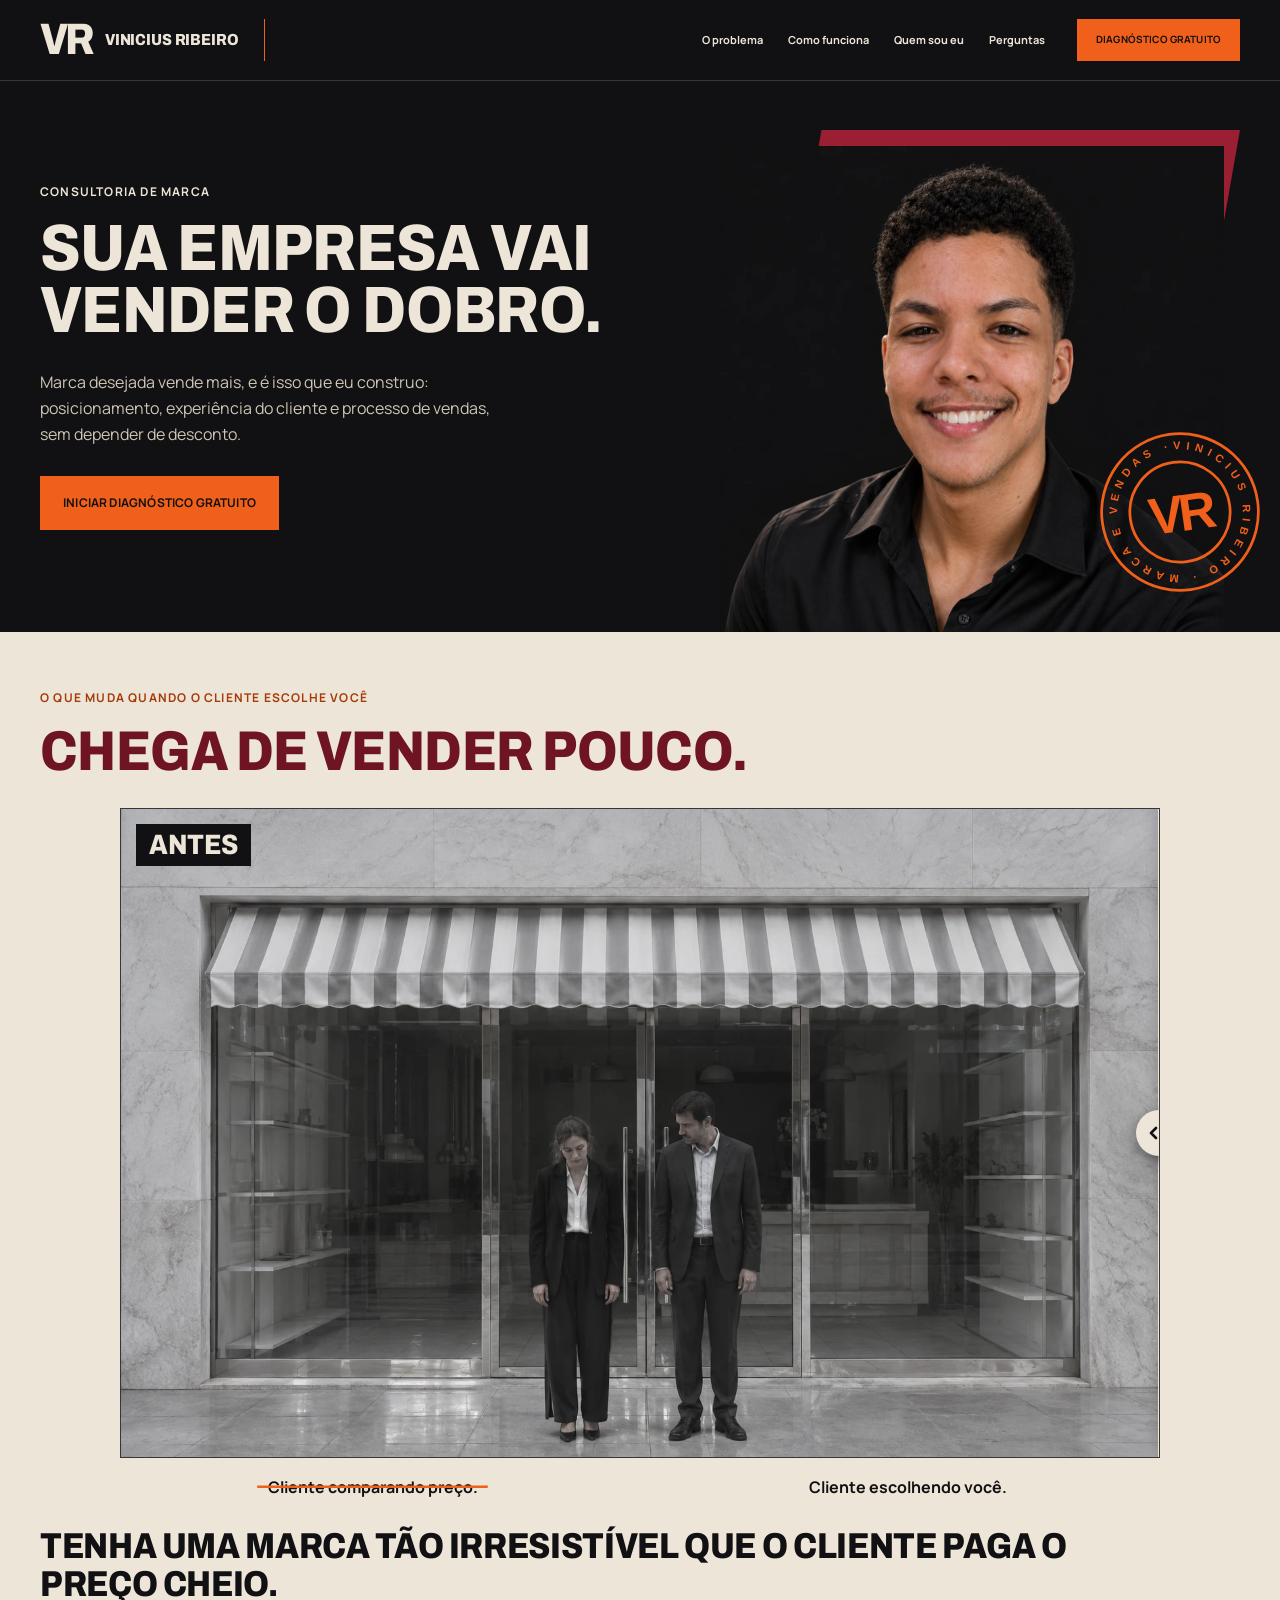
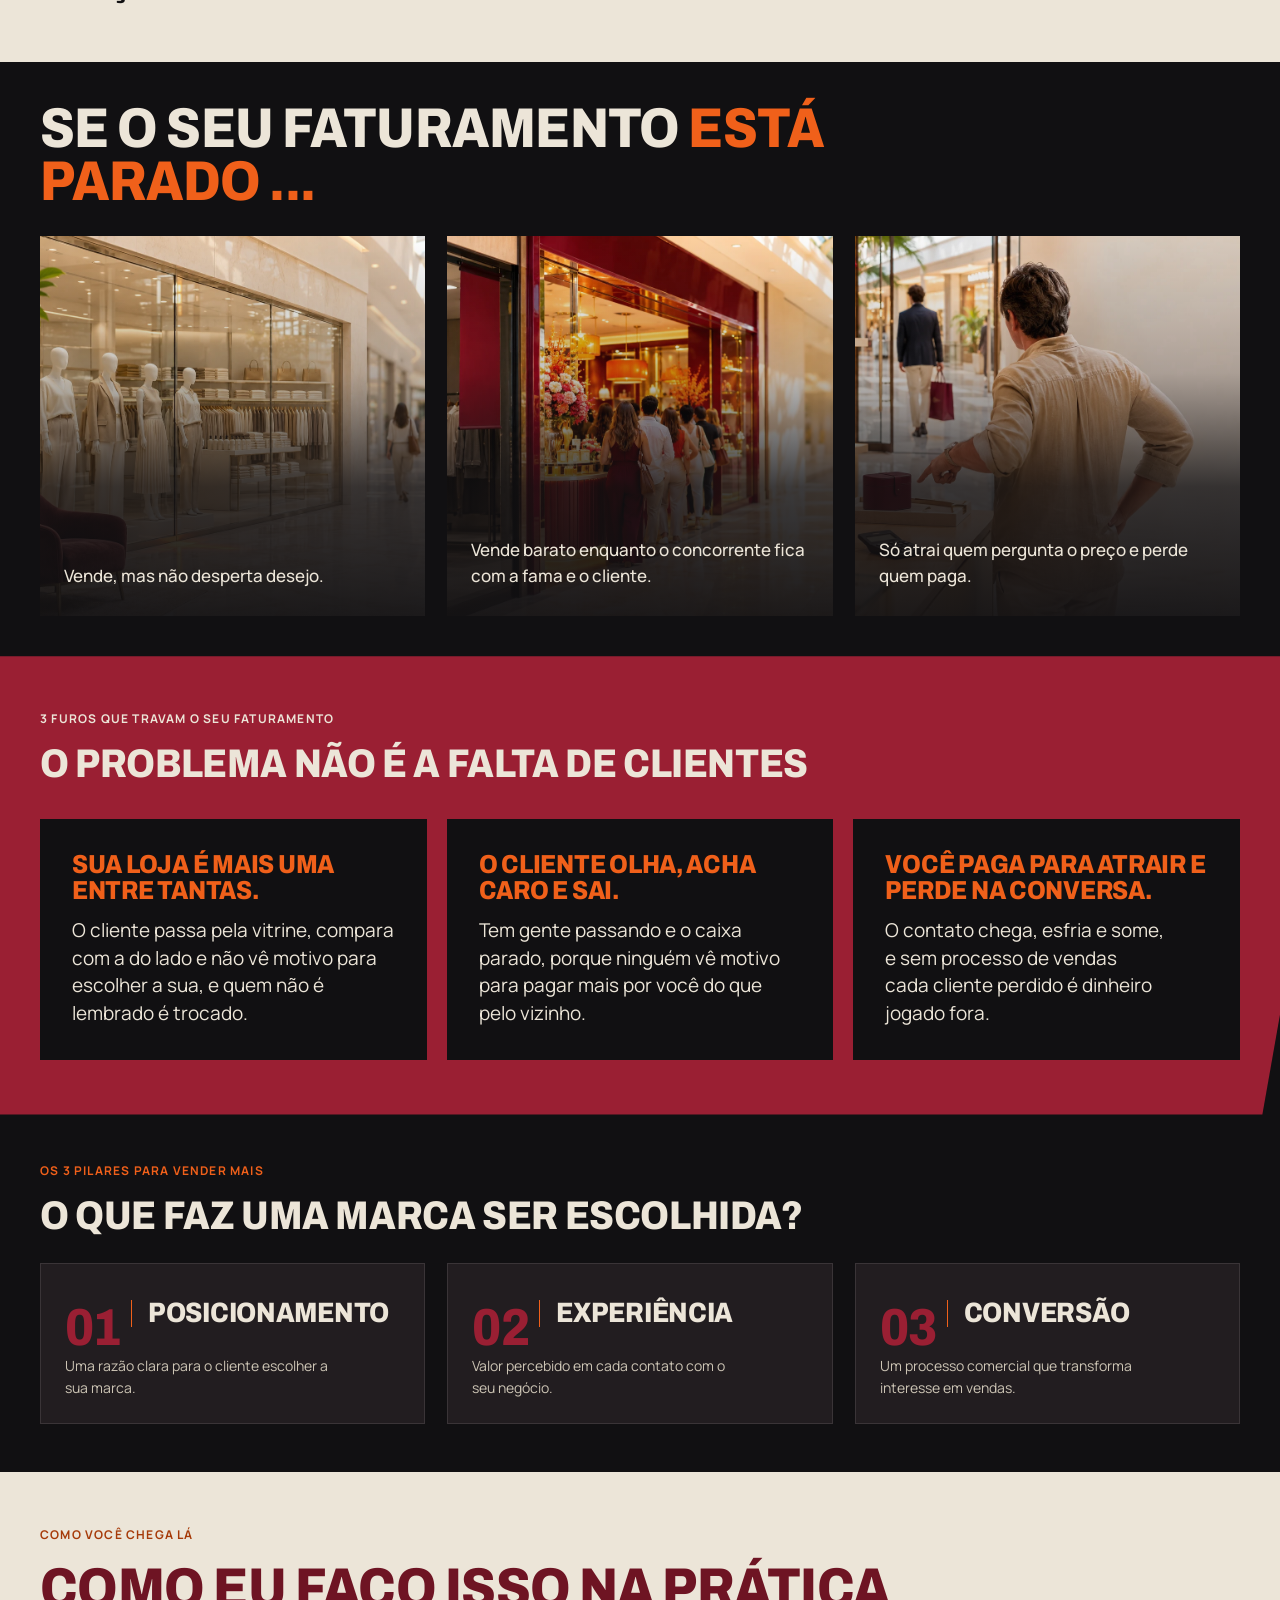
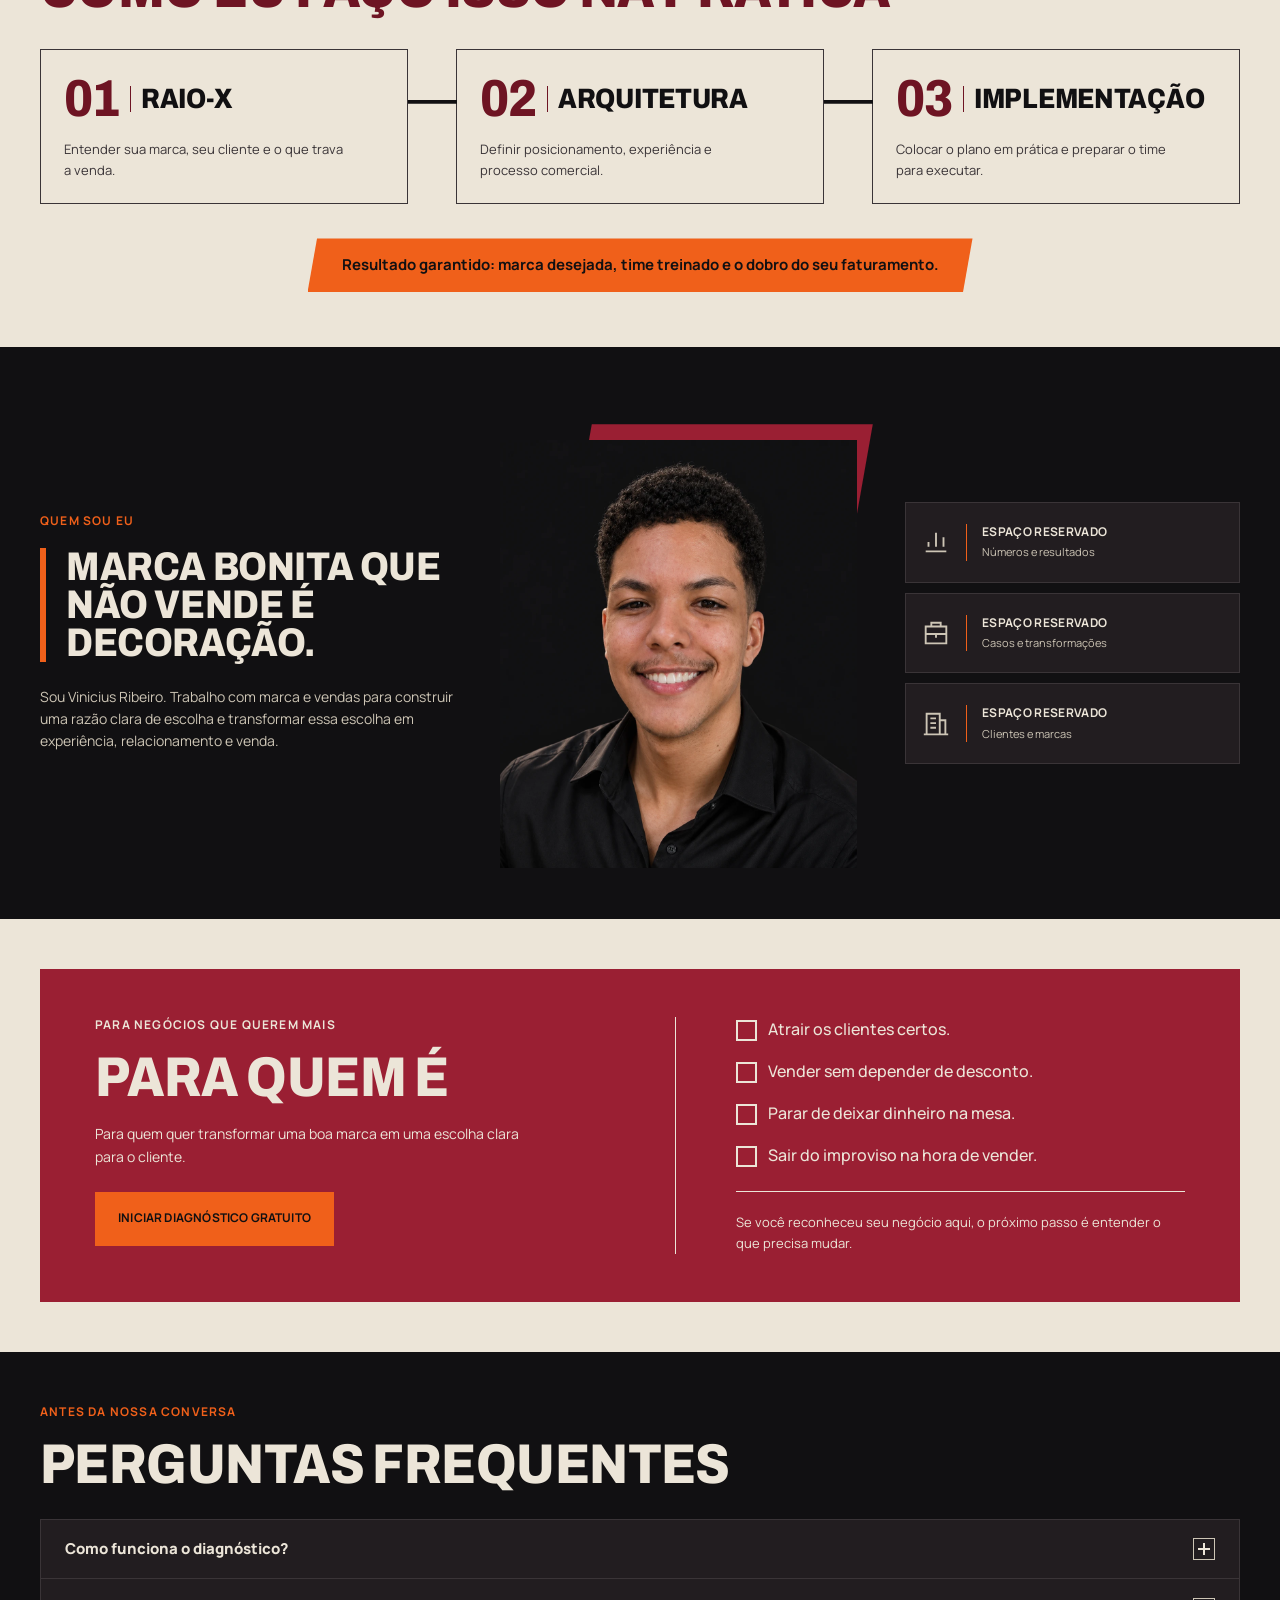
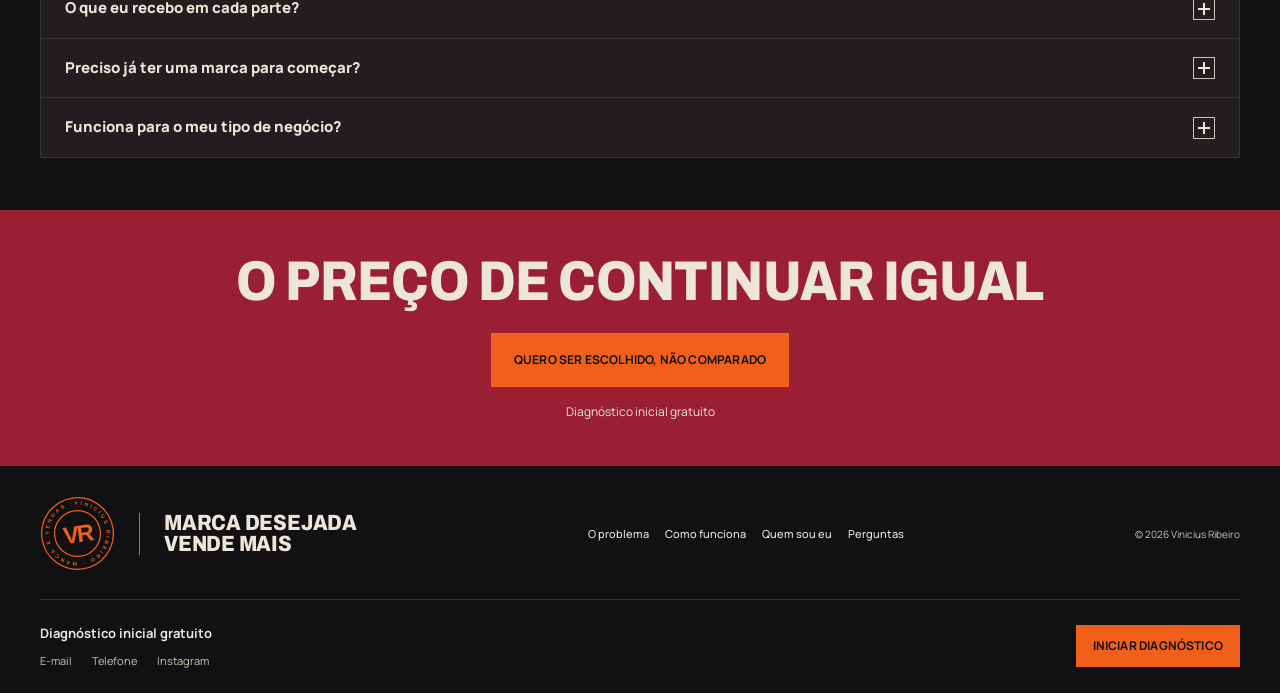
==== commit 17a927da: "Causa: removidas as etiquetas FURO 1, 2 e 3 dos cartões Co-Authored-By: Claude Sonnet 5.5 <noreply@a" ====
--- a/index.html
+++ b/index.html
@@ -83,9 +83,9 @@
       <div class="container cause-grid">
         <div><p class="eyebrow">3 FUROS QUE TRAVAM O SEU FATURAMENTO</p><h2 id="cause-title">O PROBLEMA NÃO É A FALTA DE CLIENTES</h2></div>
         <div class="cause-cards">
-          <article class="cause-card"><p class="cause-tag">FURO 1 · POSICIONAMENTO</p><h3>SUA LOJA É MAIS UMA ENTRE TANTAS.</h3><p>O cliente passa pela vitrine, compara com a do lado e não vê motivo para escolher a sua, e quem não é lembrado é trocado.</p></article>
-          <article class="cause-card"><p class="cause-tag">FURO 2 · VALOR</p><h3>O CLIENTE OLHA, ACHA CARO E SAI.</h3><p>Tem gente passando e o caixa parado, porque ninguém vê motivo para pagar mais por você do que pelo vizinho.</p></article>
-          <article class="cause-card"><p class="cause-tag">FURO 3 · INTERESSE</p><h3>VOCÊ PAGA PARA ATRAIR E PERDE NA CONVERSA.</h3><p>O contato chega, esfria e some, e sem processo de vendas cada cliente perdido é dinheiro jogado fora.</p></article>
+          <article class="cause-card"><h3>SUA LOJA É MAIS UMA ENTRE TANTAS.</h3><p>O cliente passa pela vitrine, compara com a do lado e não vê motivo para escolher a sua, e quem não é lembrado é trocado.</p></article>
+          <article class="cause-card"><h3>O CLIENTE OLHA, ACHA CARO E SAI.</h3><p>Tem gente passando e o caixa parado, porque ninguém vê motivo para pagar mais por você do que pelo vizinho.</p></article>
+          <article class="cause-card"><h3>VOCÊ PAGA PARA ATRAIR E PERDE NA CONVERSA.</h3><p>O contato chega, esfria e some, e sem processo de vendas cada cliente perdido é dinheiro jogado fora.</p></article>
         </div>
       </div>
     </section>
--- a/styles.css
+++ b/styles.css
@@ -112,7 +112,6 @@
 .cause-card {background:var(--tinta);padding:26px}
 .cause-card h3 {color:var(--fogo);font-size:26px;line-height:1;margin-bottom:14px}
 .cause-card p {font-size:18px;line-height:1.45}
-.cause-card .cause-tag {margin-bottom:12px;font:700 11px/1.35 var(--body-font);letter-spacing:.1em;color:var(--cimento)}
 .pillars {padding:48px 0}
 .pillars h2 {max-width:920px}
 .pillar-grid {display:grid;gap:14px;margin-top:28px}
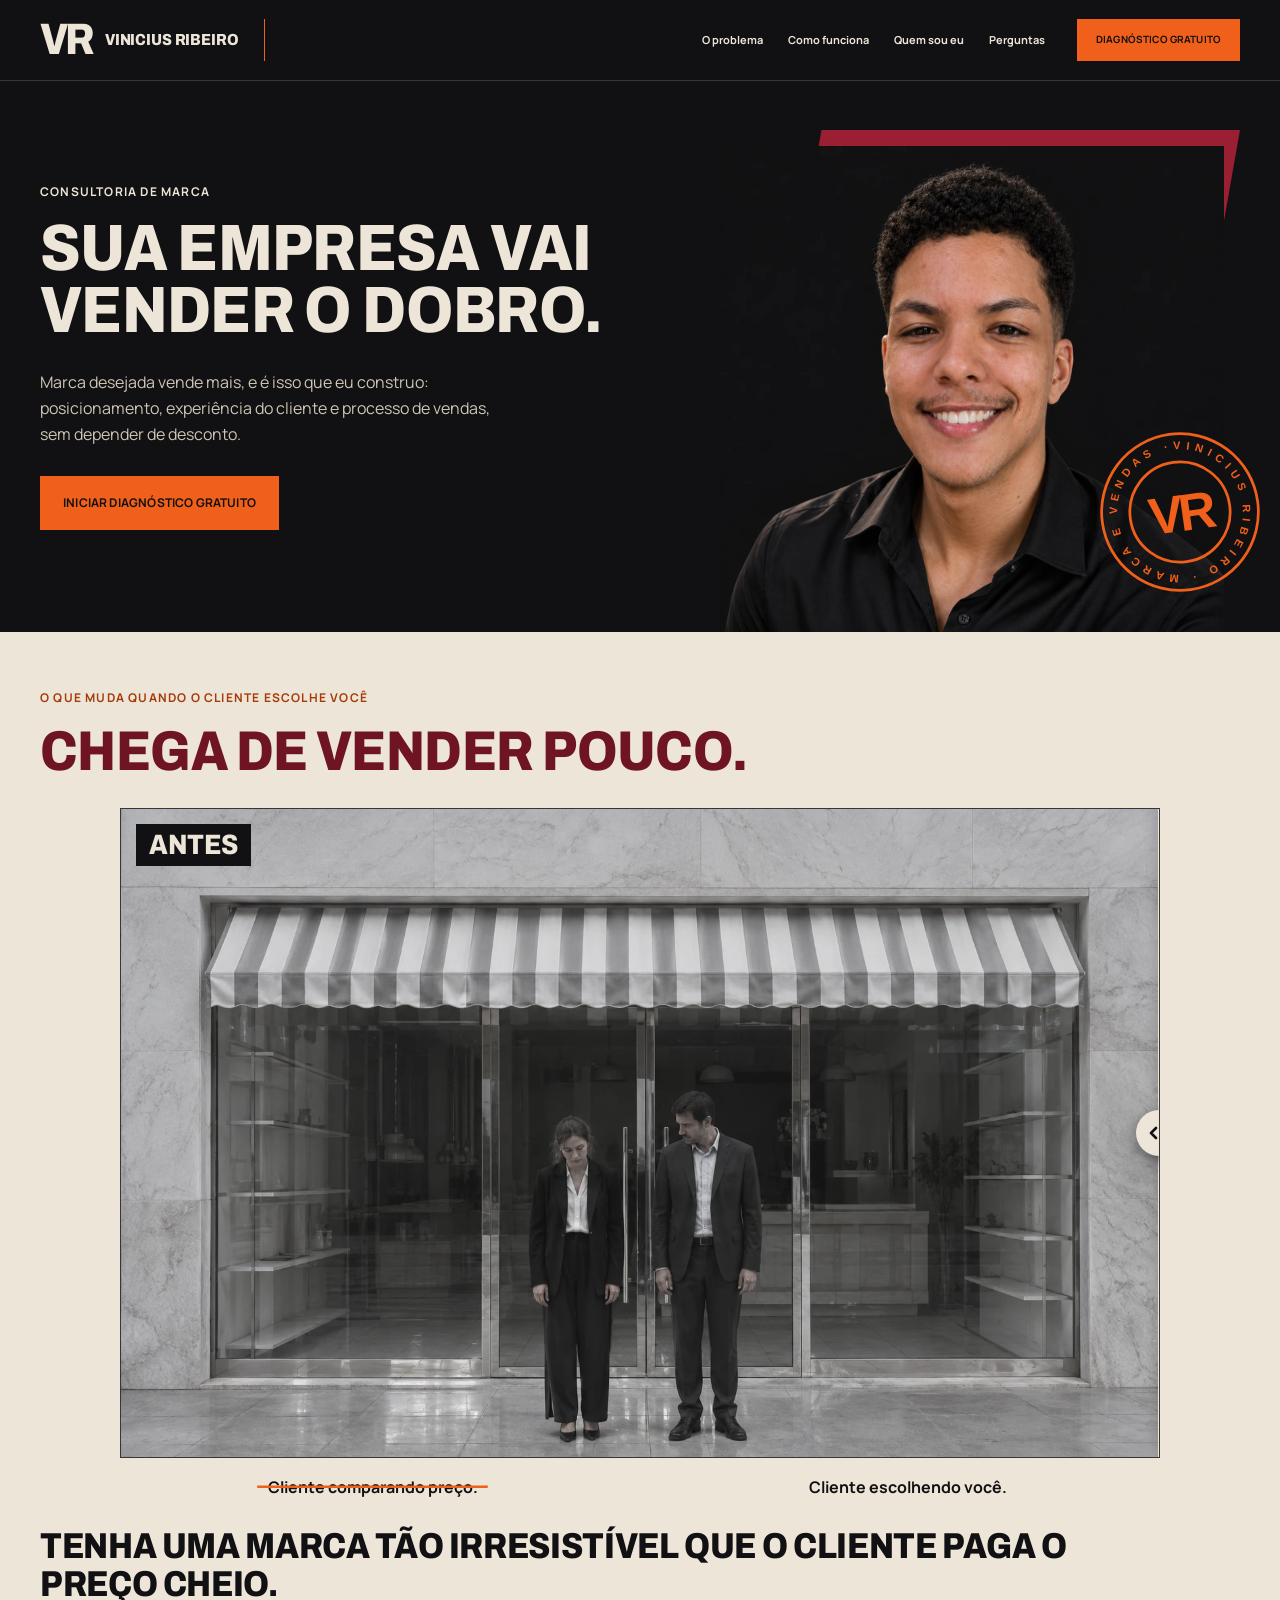
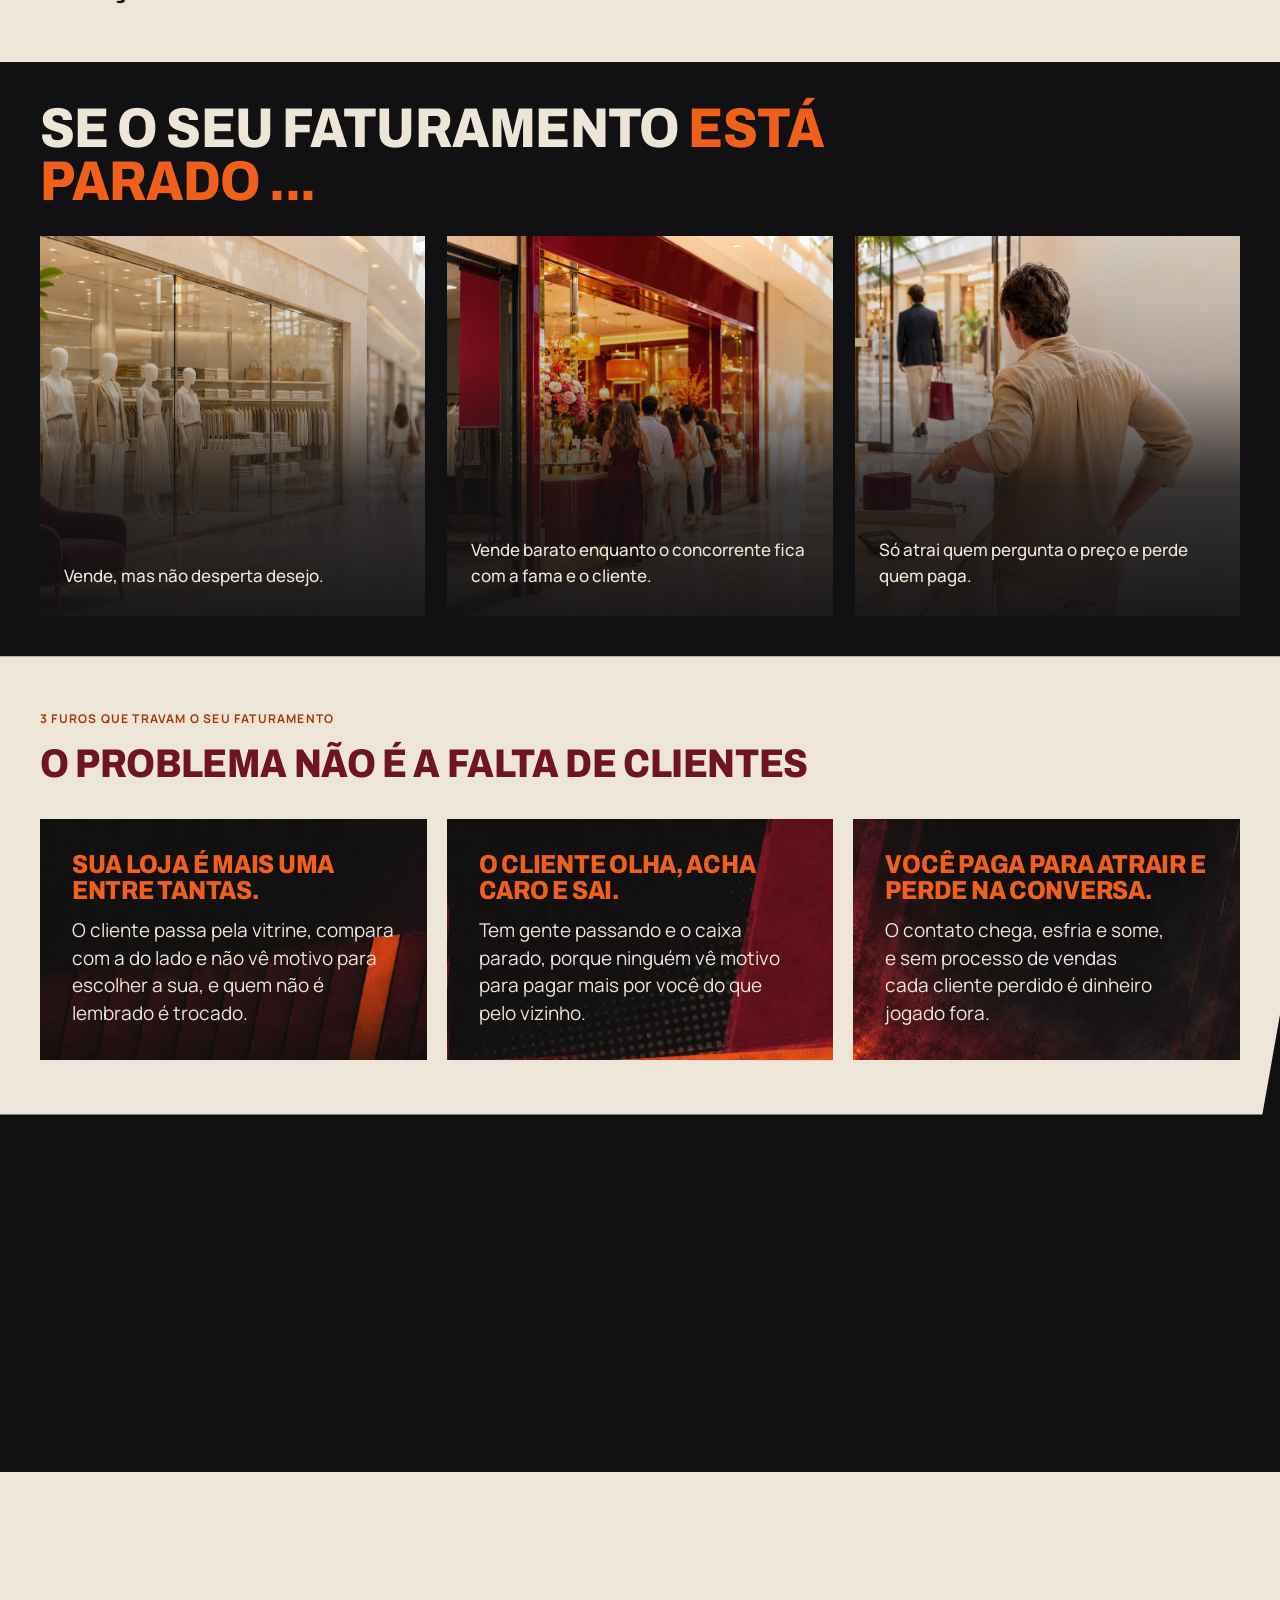
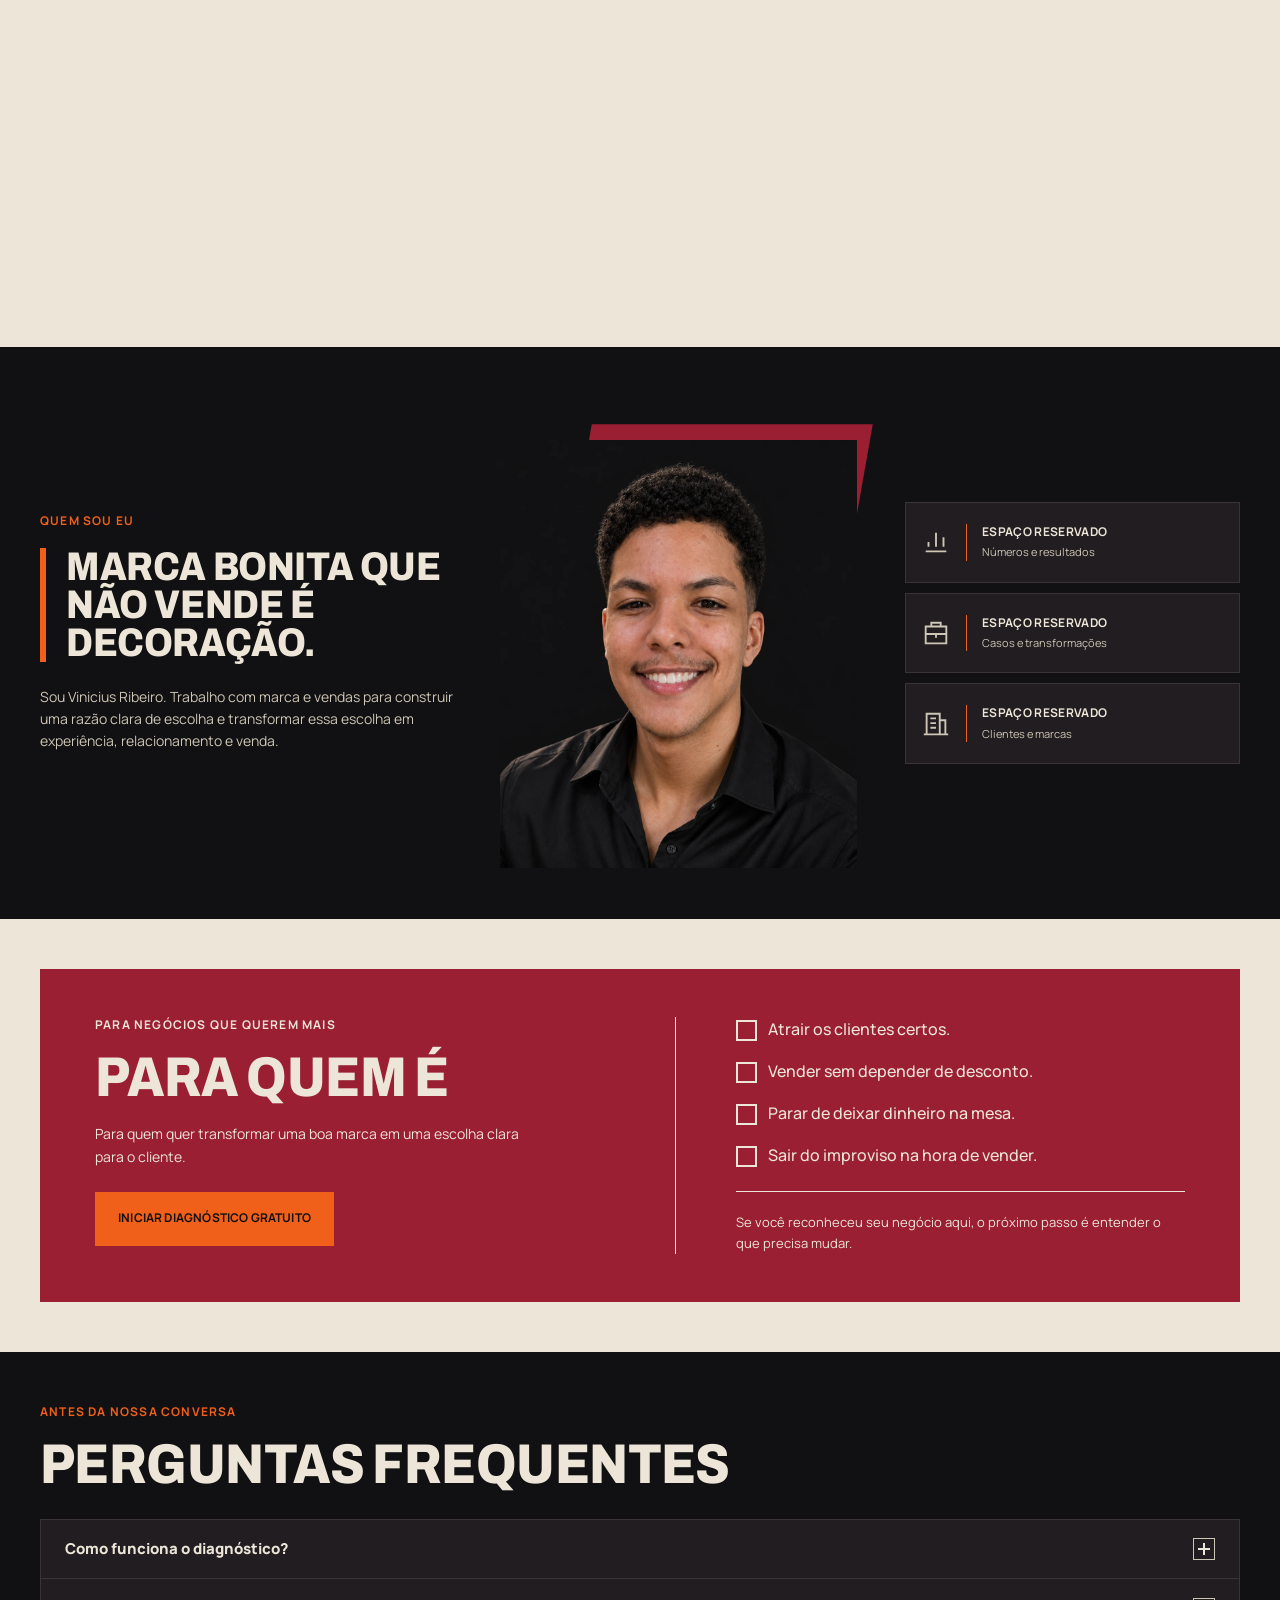
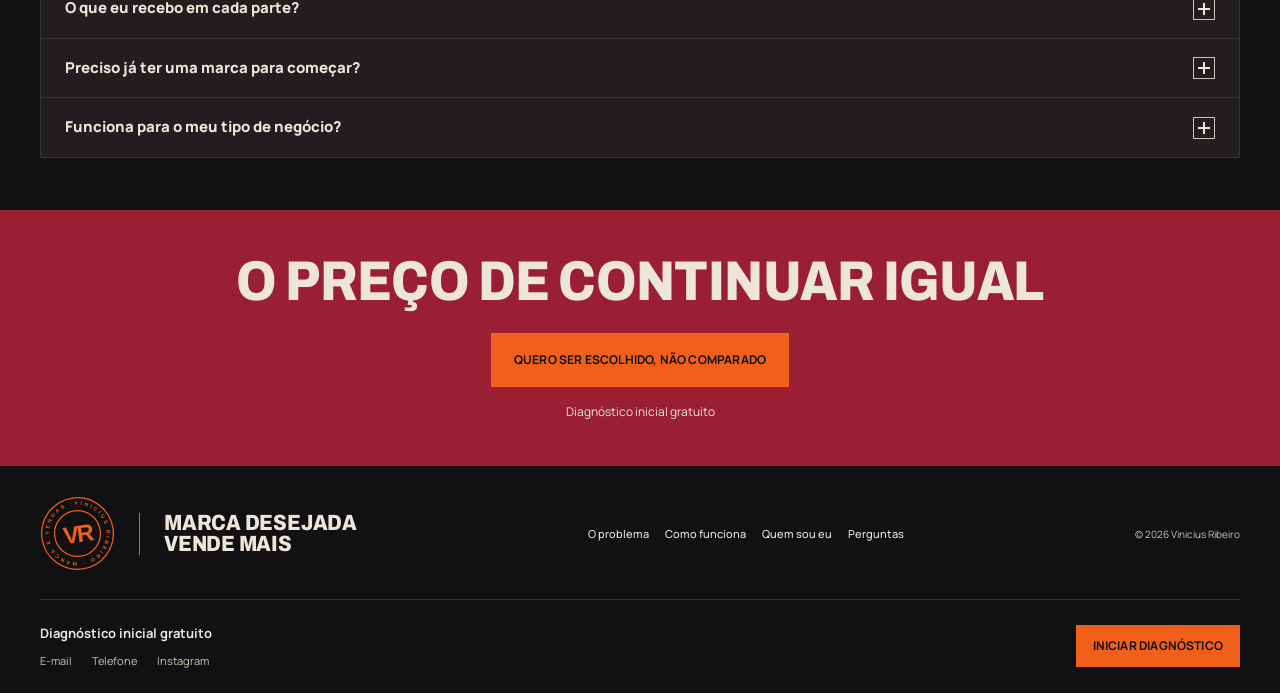
==== commit 850ec307: "Causa: fundo da seção passa de vinho para claro (papel), com título em vinho e cartões escuros Co-Au" ====
--- a/index.html
+++ b/index.html
@@ -79,7 +79,7 @@
       </div>
     </section>
     <!-- 05 · CAUSA -->
-    <section class="cause wine-section" aria-labelledby="cause-title">
+    <section class="cause light-section" aria-labelledby="cause-title">
       <div class="container cause-grid">
         <div><p class="eyebrow">3 FUROS QUE TRAVAM O SEU FATURAMENTO</p><h2 id="cause-title">O PROBLEMA NÃO É A FALTA DE CLIENTES</h2></div>
         <div class="cause-cards">
--- a/styles.css
+++ b/styles.css
@@ -105,11 +105,15 @@
 .symptom-card::after {content:'';position:absolute;inset:0;z-index:-1;pointer-events:none;background:linear-gradient(to top,rgba(17,16,18,.95) 0%,rgba(17,16,18,.82) 34%,rgba(17,16,18,.25) 64%,rgba(17,16,18,0) 100%)}
 .symptom-card h3 {font:500 17px/1.4 var(--body-font);text-transform:none;letter-spacing:0}
 .cause {position:relative;background:transparent;padding:48px 0;isolation:isolate}
-.cause::before {content:'';z-index:-1;position:absolute;inset:0;background:var(--vinho-vivo);clip-path:polygon(0 0,100% 0,100% calc(100% - 100px),calc(100% - 17.63px) 100%,0 100%)}
+.cause::before {content:'';z-index:-1;position:absolute;inset:0;background:var(--papel);clip-path:polygon(0 0,100% 0,100% calc(100% - 100px),calc(100% - 17.63px) 100%,0 100%)}
 .cause-grid {display:grid;gap:28px}
-.cause h2 {font-size:38px;max-width:580px}
+.cause h2 {font-size:38px;max-width:580px;color:var(--vinho)}
 .cause-cards {display:grid;gap:14px}
-.cause-card {background:var(--tinta);padding:26px}
+.cause-card {background:var(--tinta) center/cover no-repeat;color:var(--papel);padding:26px}
+/* Texturas dos cartões: imagens geradas nas cores da marca (arquivos assets/textura-*.webp), escuras para o texto ficar legível */
+.cause-card:nth-child(1) {background-image:url(assets/textura-posicionamento.webp);background-position:center bottom}
+.cause-card:nth-child(2) {background-image:url(assets/textura-valor.webp);background-position:right bottom}
+.cause-card:nth-child(3) {background-image:url(assets/textura-interesse.webp);background-position:left bottom}
 .cause-card h3 {color:var(--fogo);font-size:26px;line-height:1;margin-bottom:14px}
 .cause-card p {font-size:18px;line-height:1.45}
 .pillars {padding:48px 0}
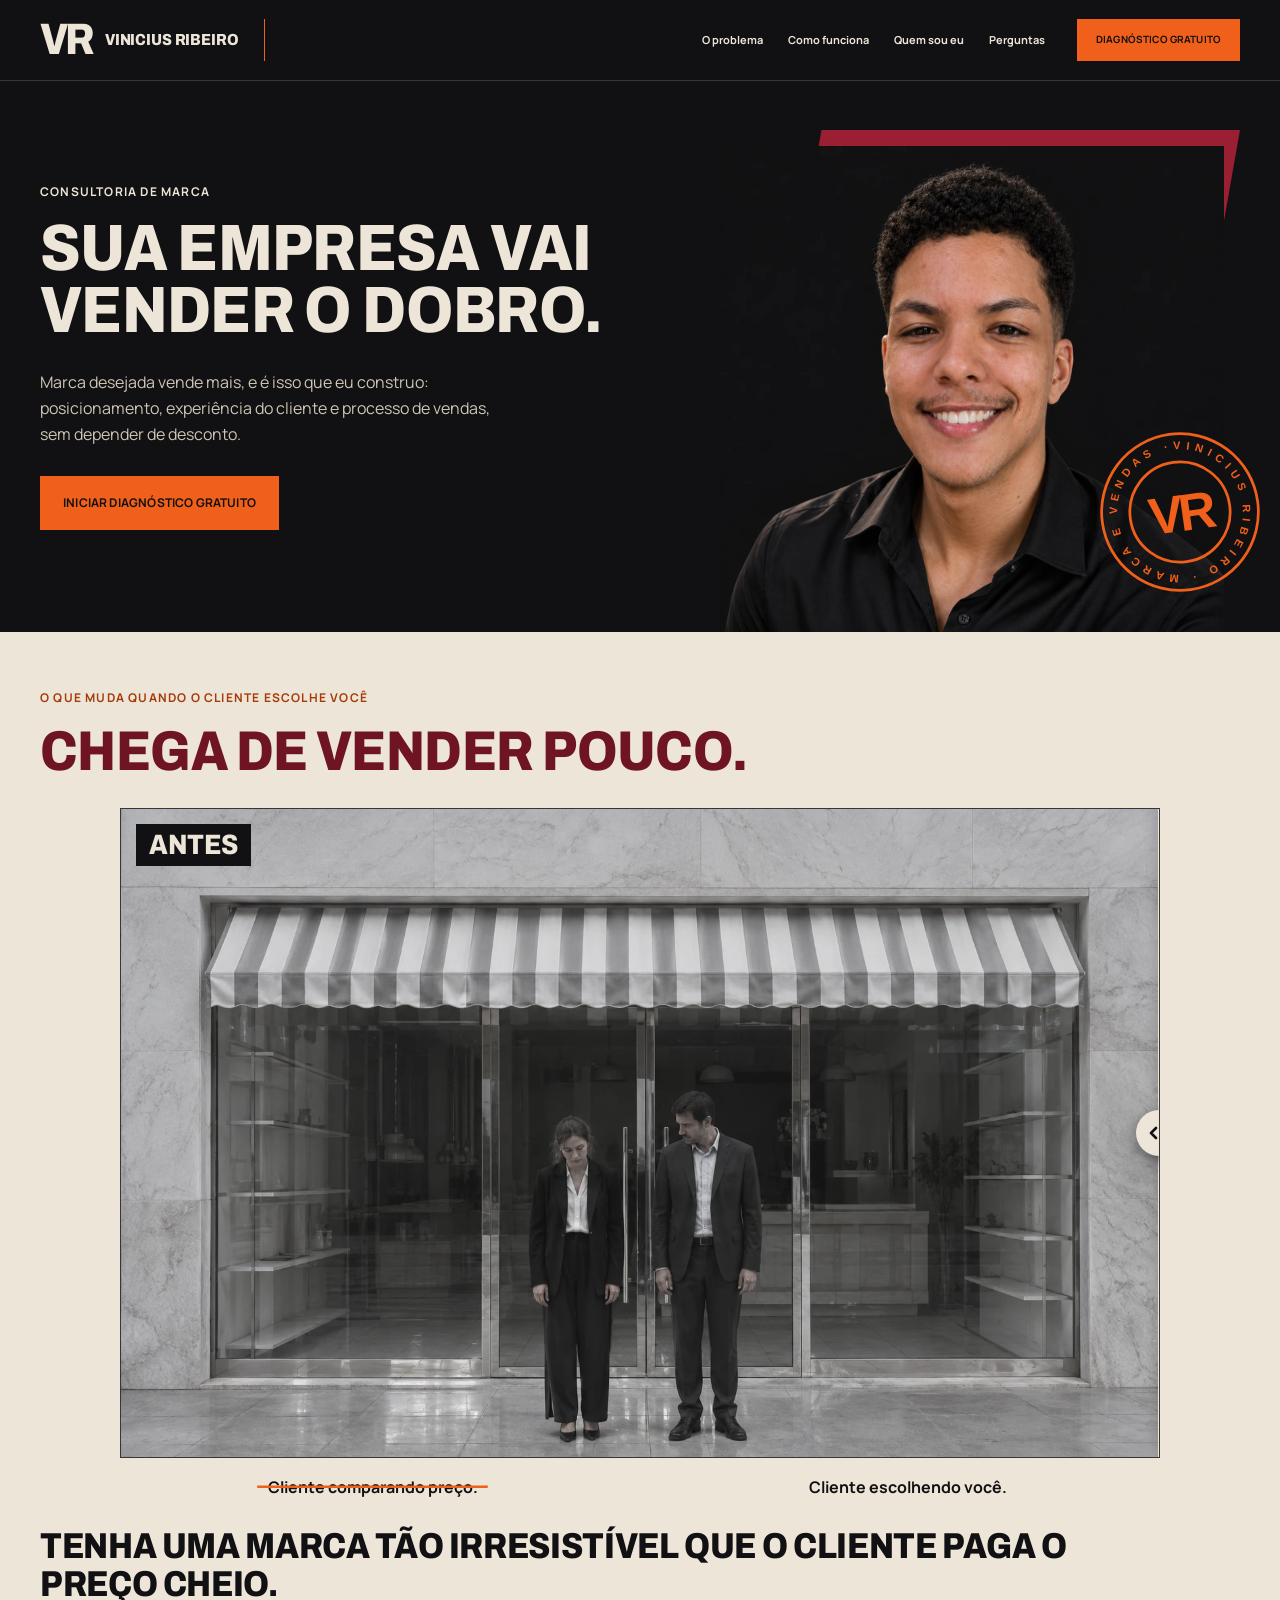
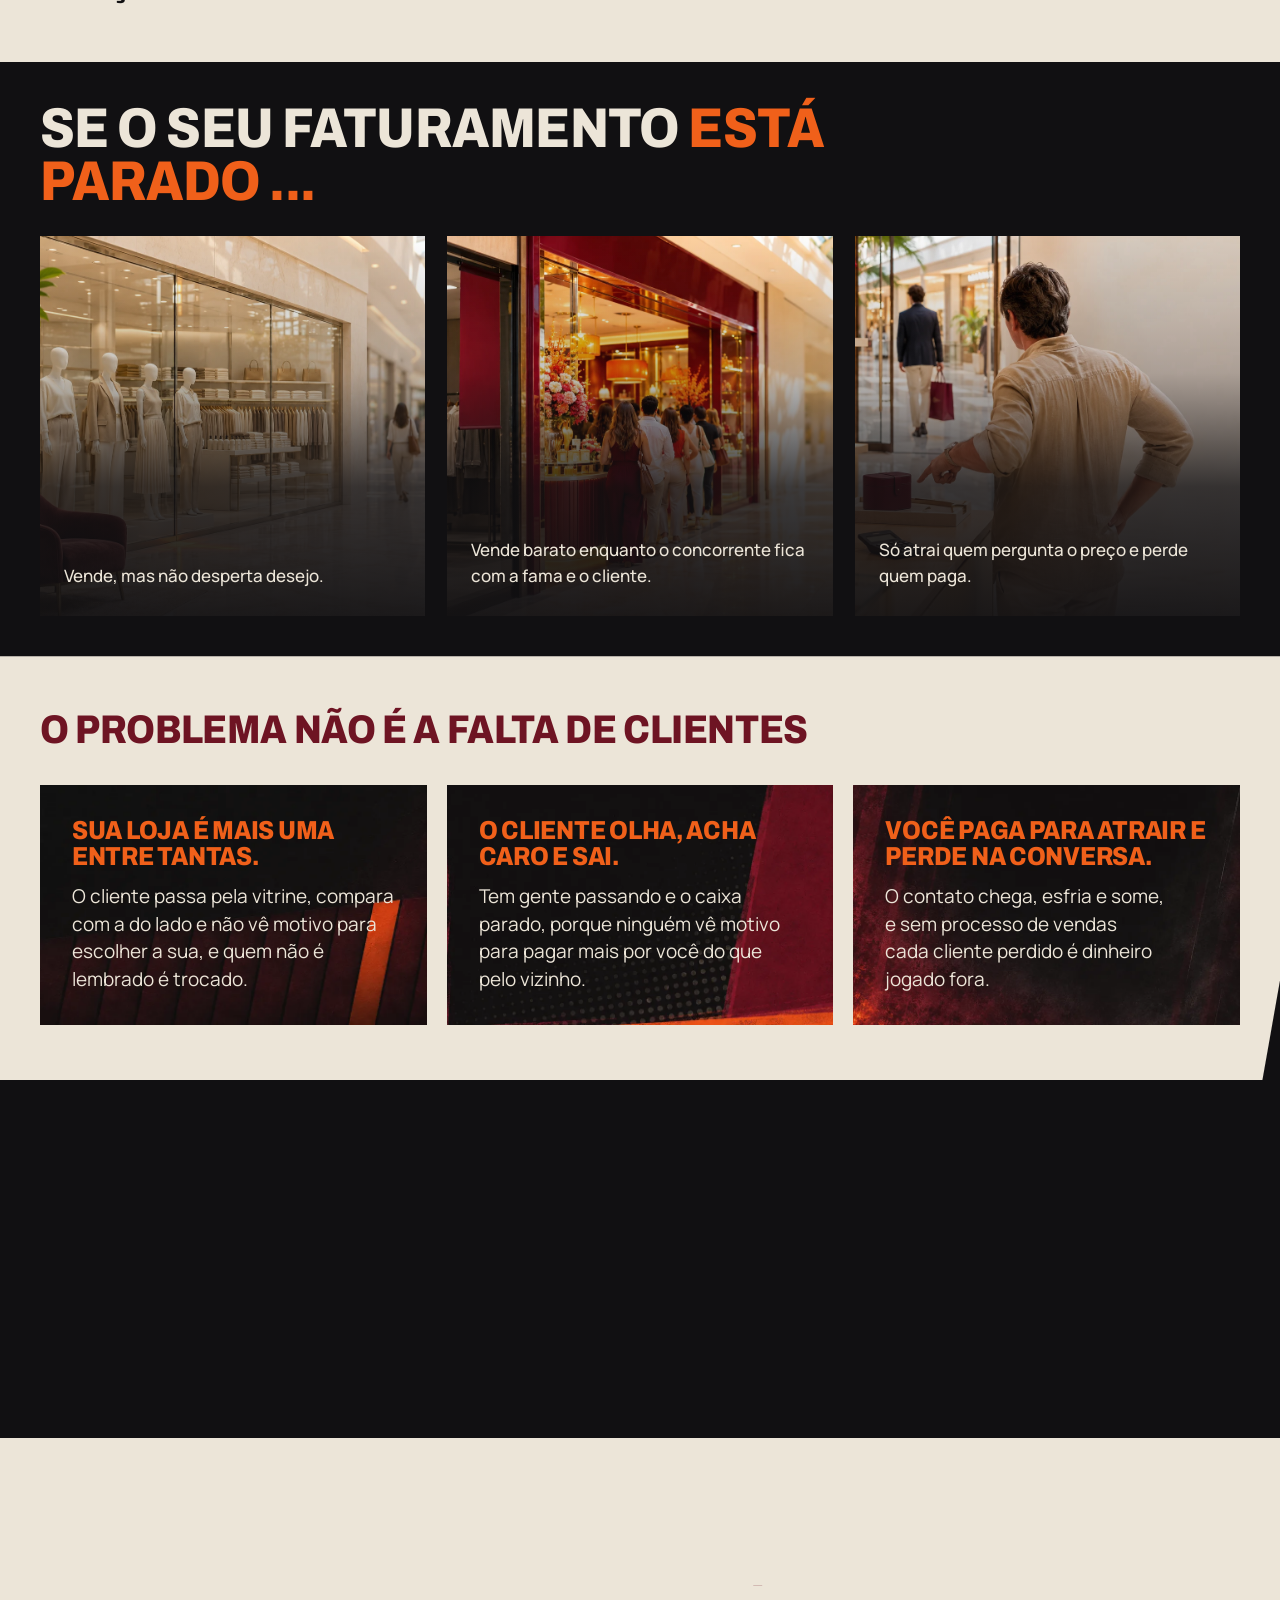
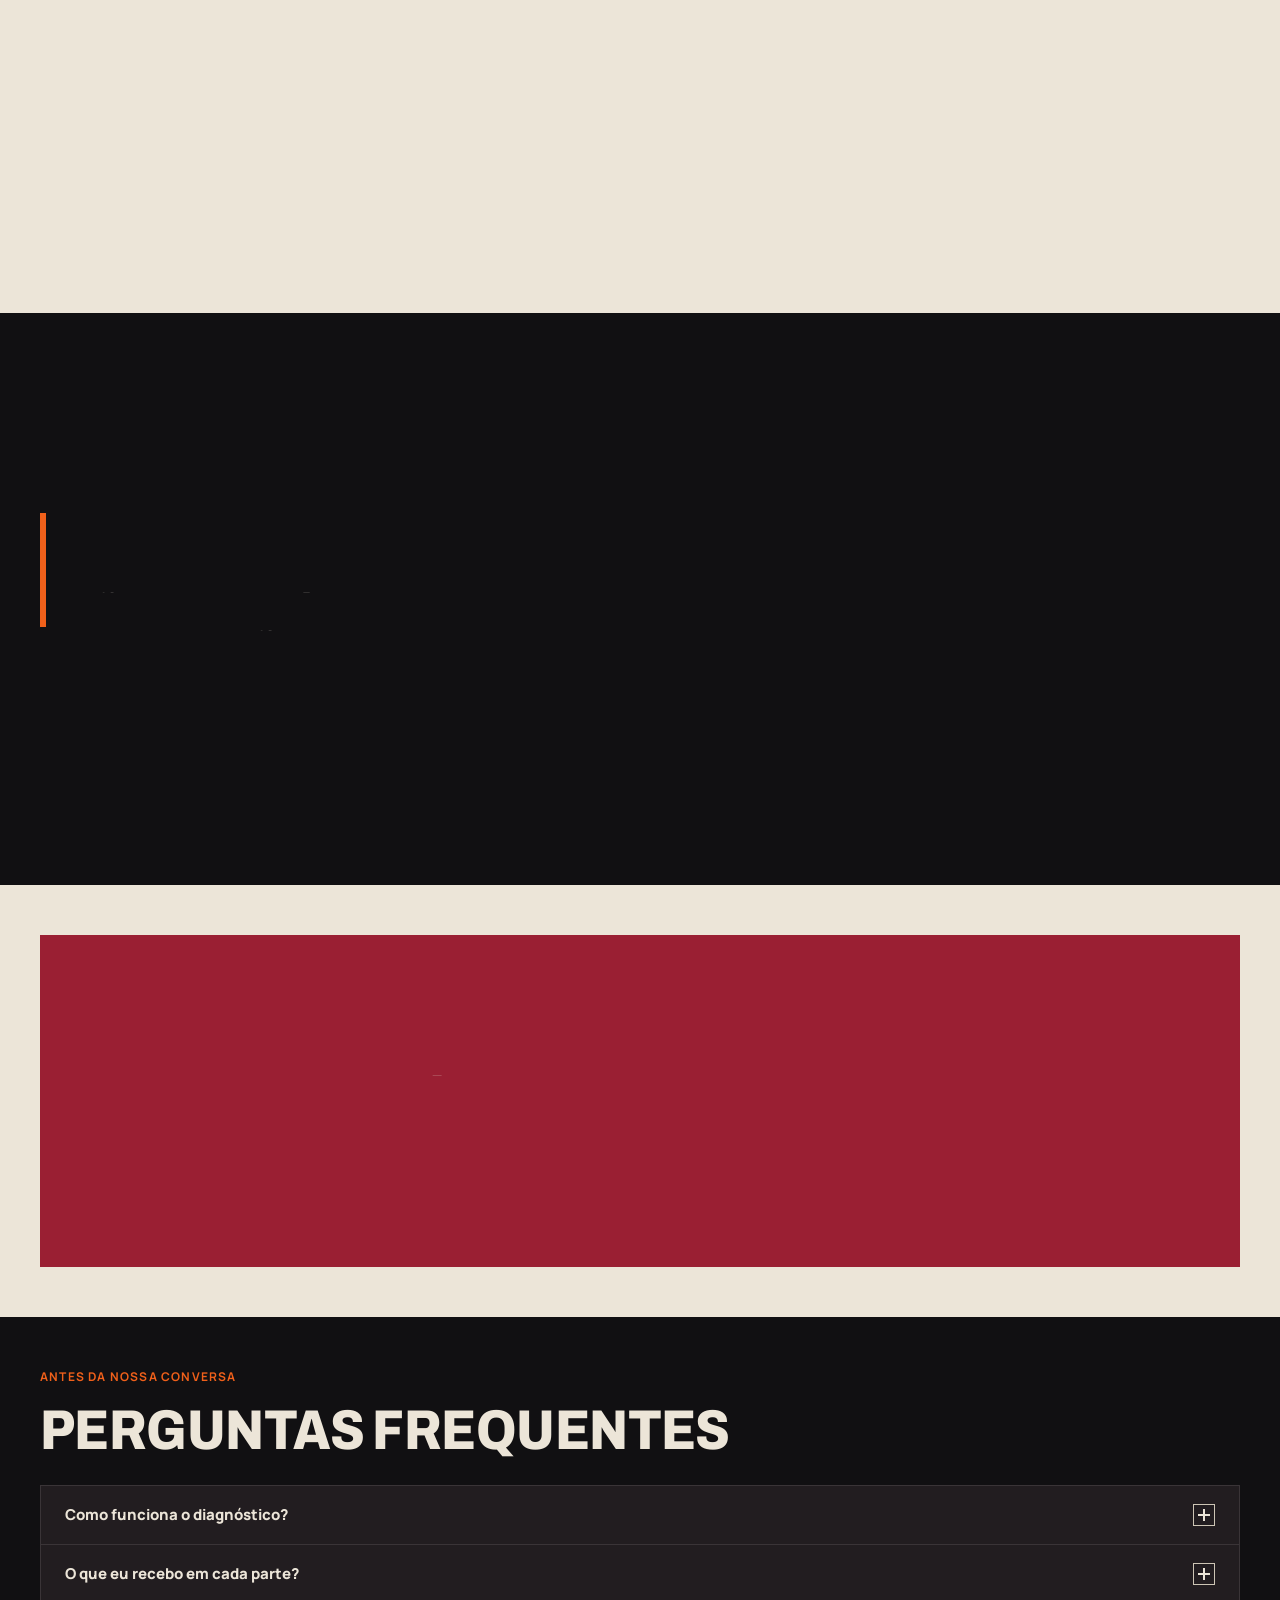
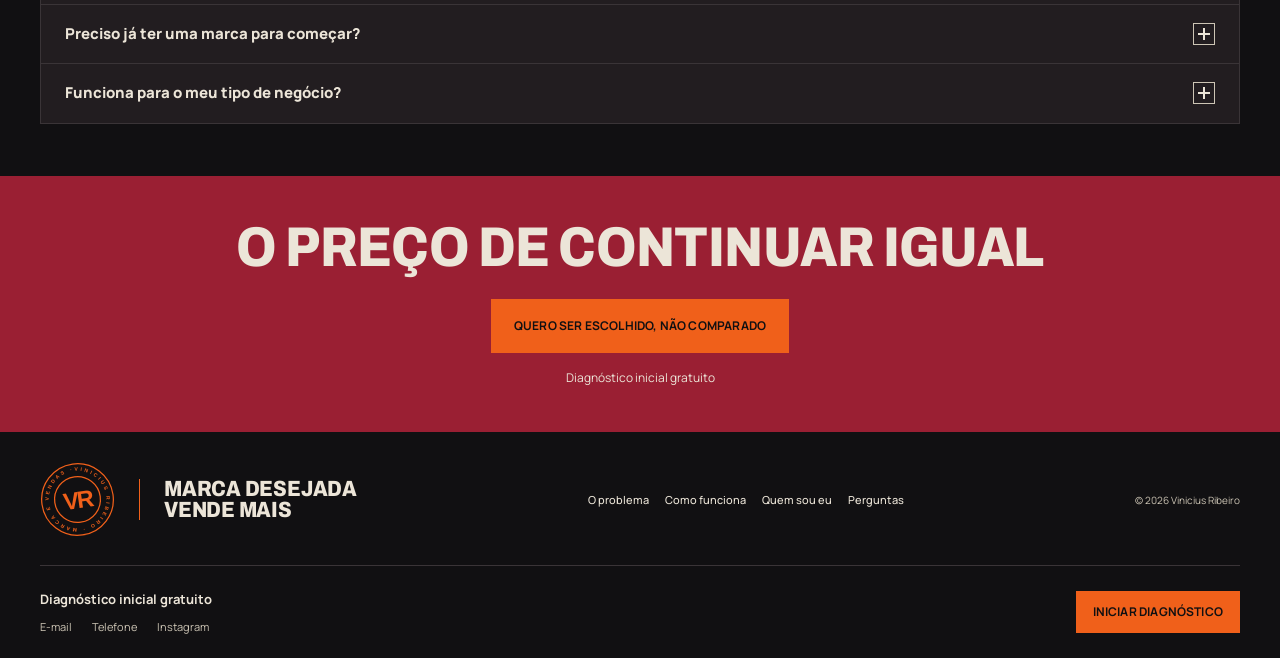
==== commit 3c7abf86: "Causa: removido o rótulo "3 furos que travam o seu faturamento" Co-Authored-By: Claude Sonnet 5.5 <n" ====
--- a/index.html
+++ b/index.html
@@ -81,7 +81,7 @@
     <!-- 05 · CAUSA -->
     <section class="cause light-section" aria-labelledby="cause-title">
       <div class="container cause-grid">
-        <div><p class="eyebrow">3 FUROS QUE TRAVAM O SEU FATURAMENTO</p><h2 id="cause-title">O PROBLEMA NÃO É A FALTA DE CLIENTES</h2></div>
+        <div><h2 id="cause-title">O PROBLEMA NÃO É A FALTA DE CLIENTES</h2></div>
         <div class="cause-cards">
           <article class="cause-card"><h3>SUA LOJA É MAIS UMA ENTRE TANTAS.</h3><p>O cliente passa pela vitrine, compara com a do lado e não vê motivo para escolher a sua, e quem não é lembrado é trocado.</p></article>
           <article class="cause-card"><h3>O CLIENTE OLHA, ACHA CARO E SAI.</h3><p>Tem gente passando e o caixa parado, porque ninguém vê motivo para pagar mais por você do que pelo vizinho.</p></article>
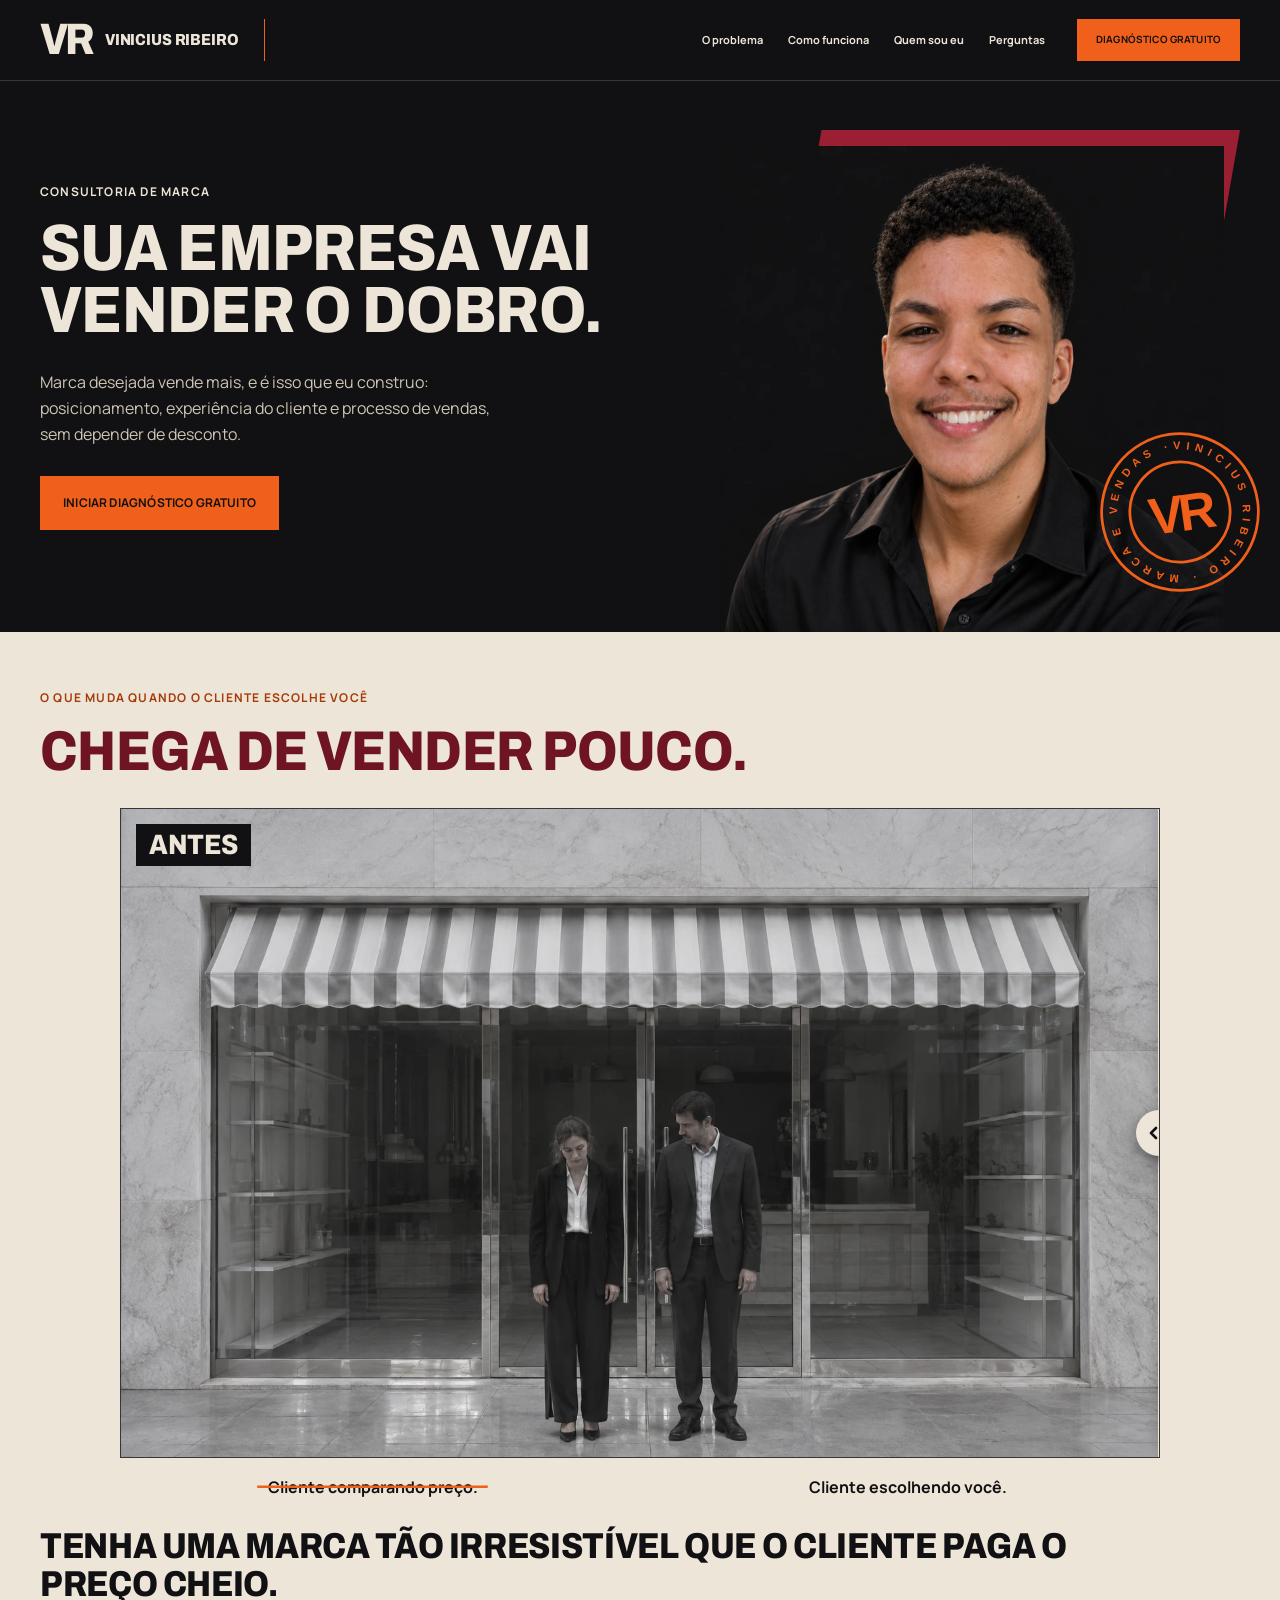
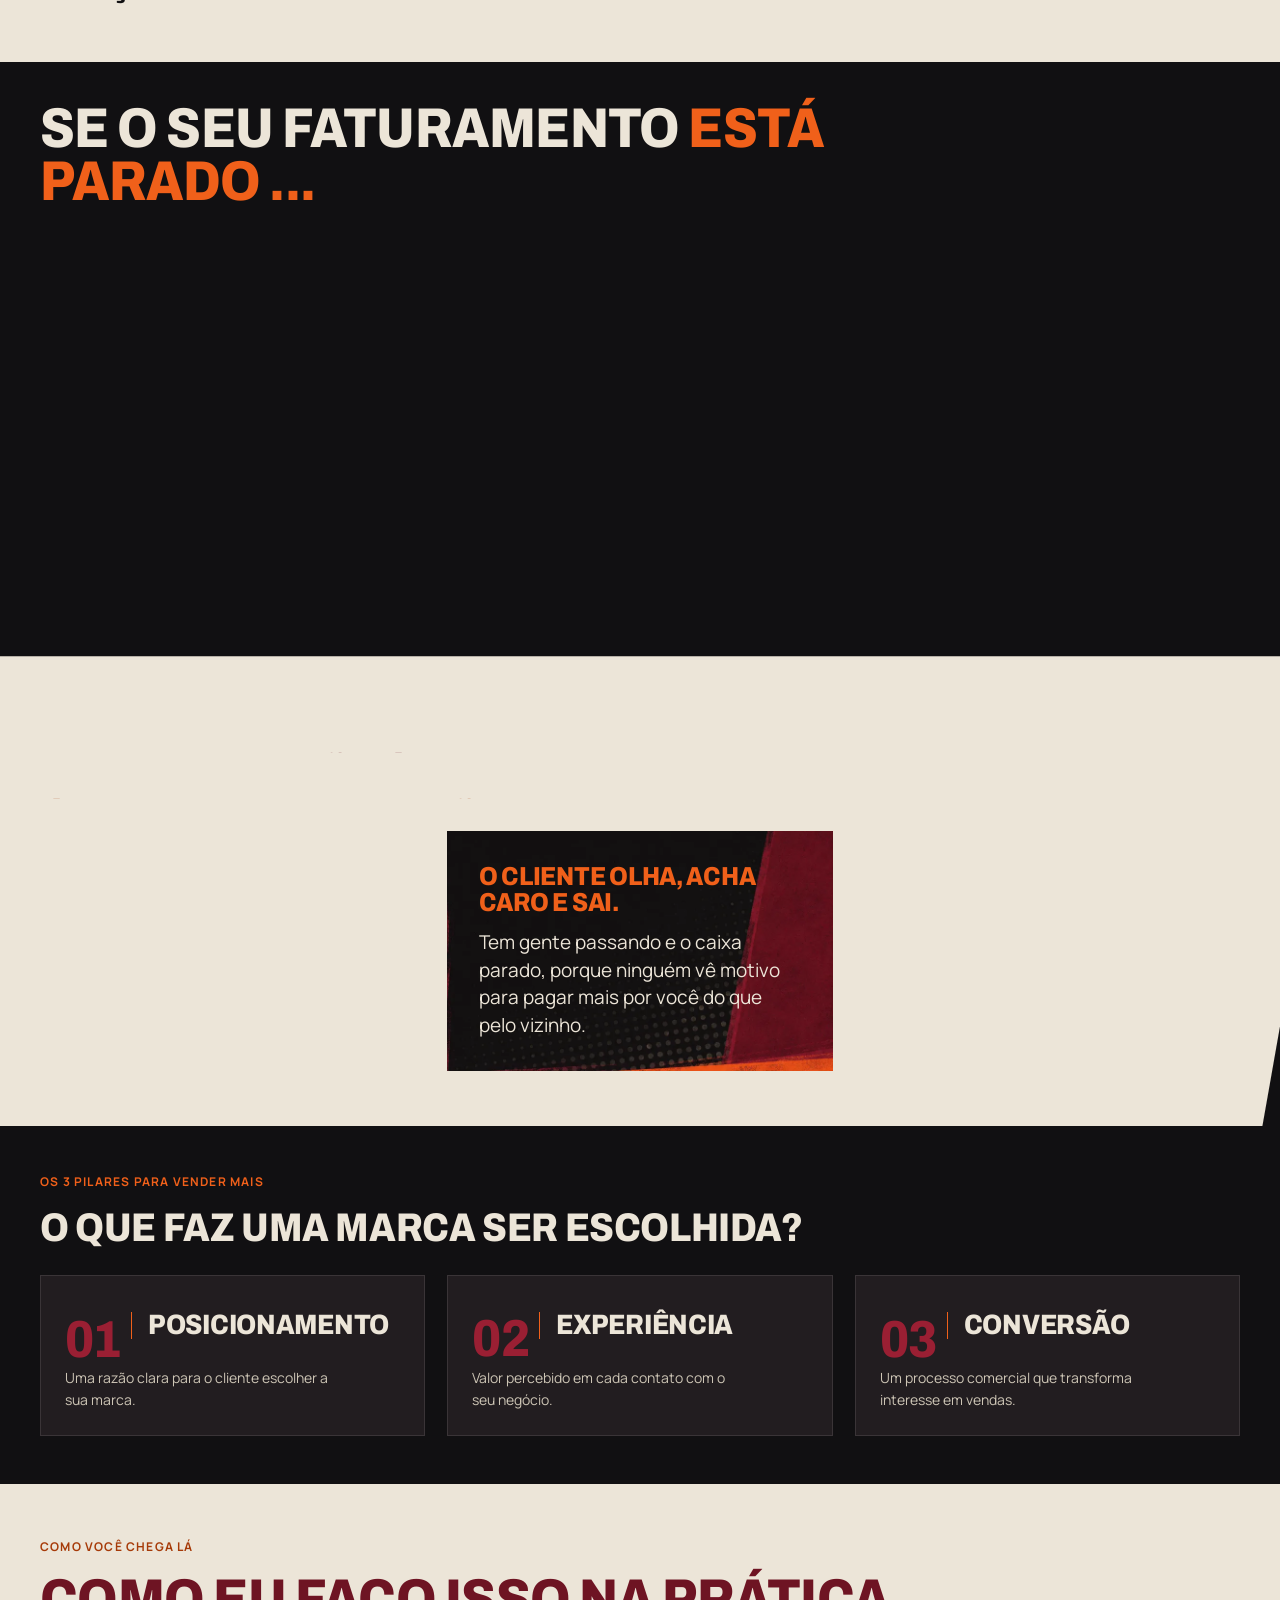
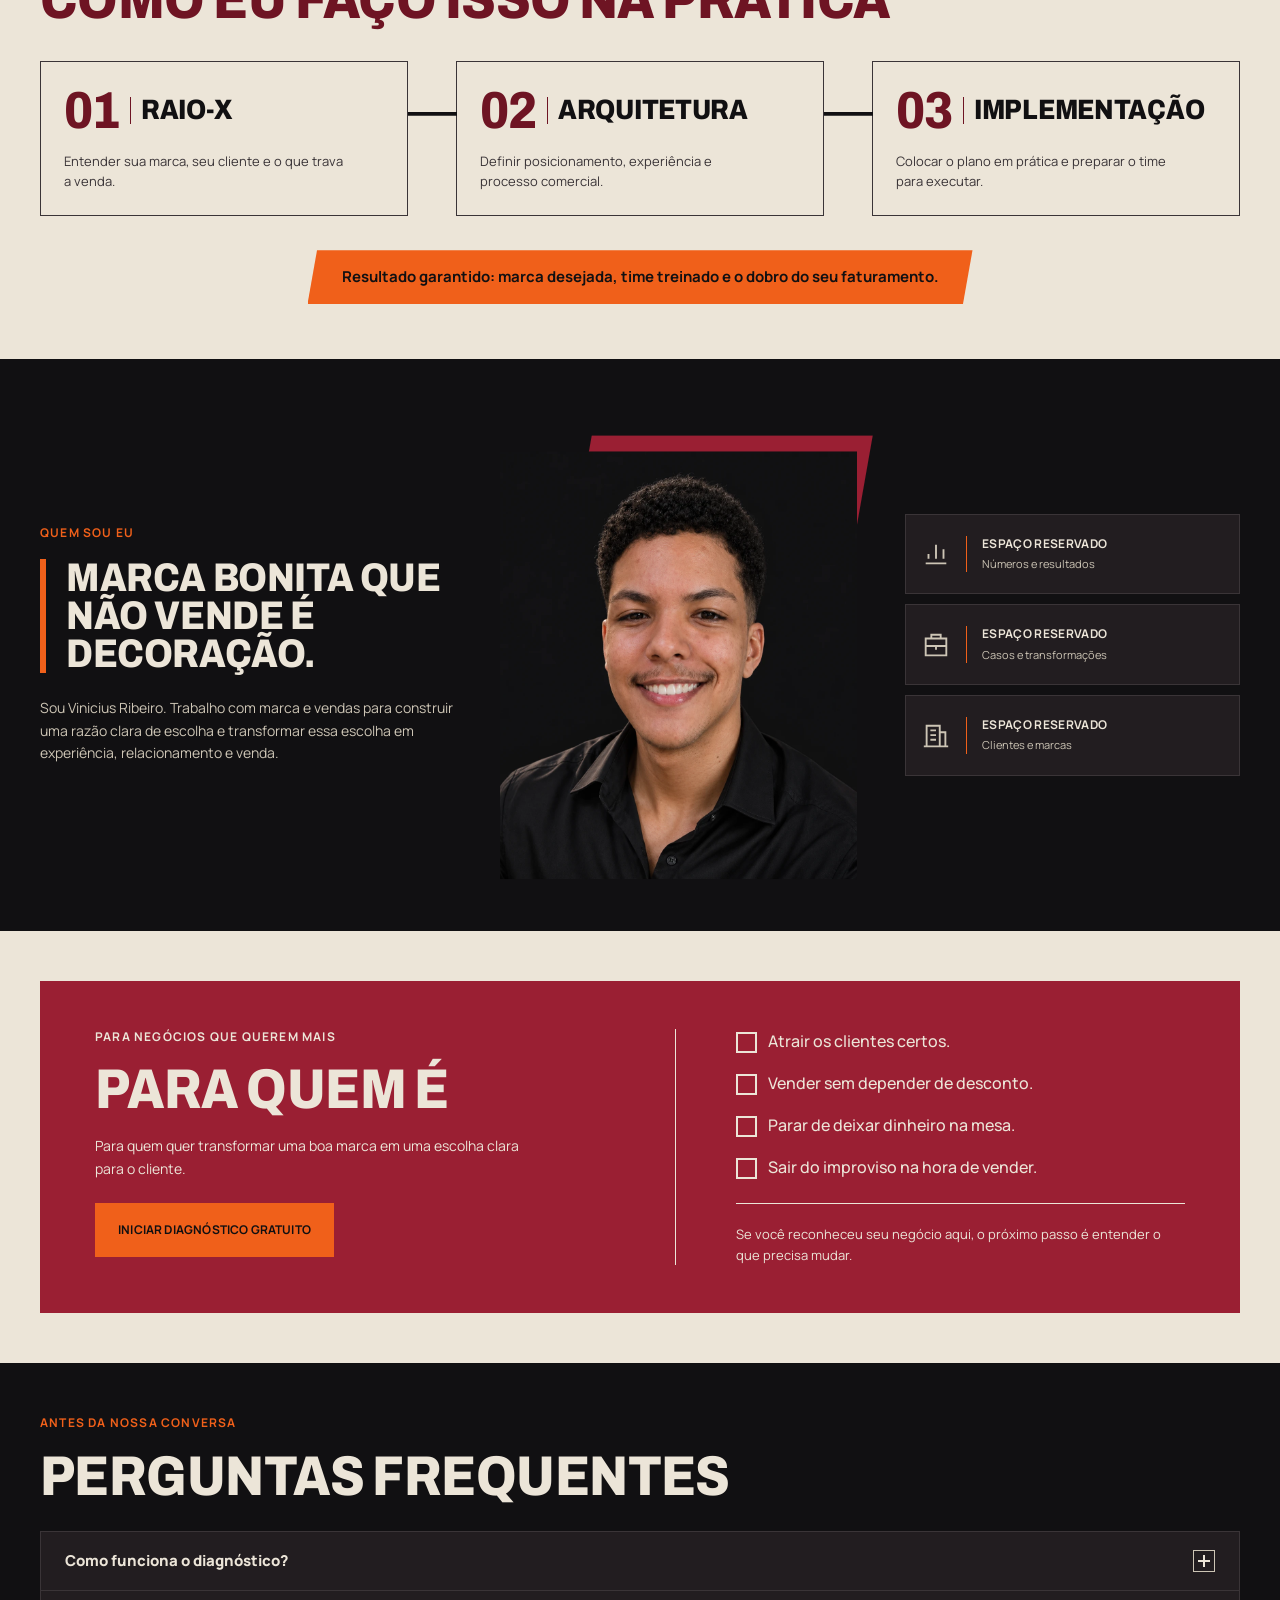
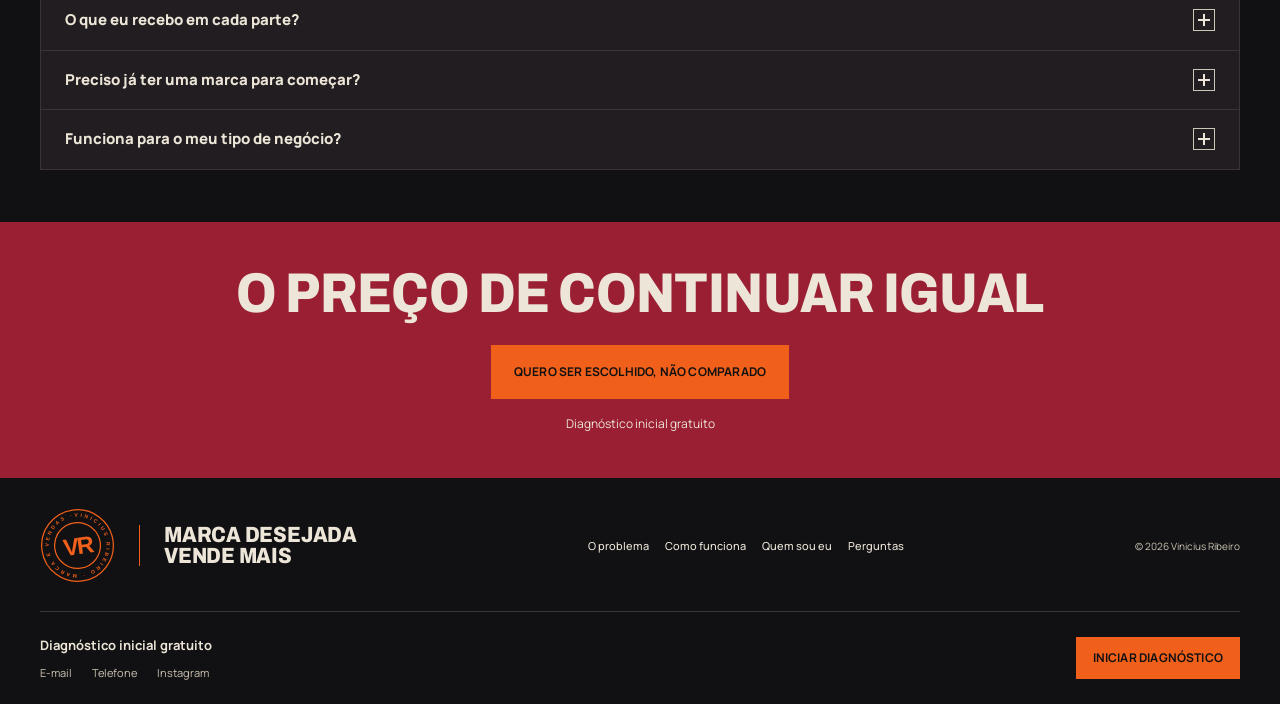
==== commit d89da9c4: "Causa: segunda linha em laranja no título (É A SUA MARCA QUE NÃO VENDE) Co-Authored-By: Claude Sonne" ====
--- a/index.html
+++ b/index.html
@@ -81,7 +81,7 @@
     <!-- 05 · CAUSA -->
     <section class="cause light-section" aria-labelledby="cause-title">
       <div class="container cause-grid">
-        <div><h2 id="cause-title">O PROBLEMA NÃO É A FALTA DE CLIENTES</h2></div>
+        <div><h2 id="cause-title">O PROBLEMA NÃO É A FALTA DE CLIENTES <span class="hot">É A SUA MARCA QUE NÃO VENDE</span></h2></div>
         <div class="cause-cards">
           <article class="cause-card"><h3>SUA LOJA É MAIS UMA ENTRE TANTAS.</h3><p>O cliente passa pela vitrine, compara com a do lado e não vê motivo para escolher a sua, e quem não é lembrado é trocado.</p></article>
           <article class="cause-card"><h3>O CLIENTE OLHA, ACHA CARO E SAI.</h3><p>Tem gente passando e o caixa parado, porque ninguém vê motivo para pagar mais por você do que pelo vizinho.</p></article>
--- a/styles.css
+++ b/styles.css
@@ -108,6 +108,7 @@
 .cause::before {content:'';z-index:-1;position:absolute;inset:0;background:var(--papel);clip-path:polygon(0 0,100% 0,100% calc(100% - 100px),calc(100% - 17.63px) 100%,0 100%)}
 .cause-grid {display:grid;gap:28px}
 .cause h2 {font-size:38px;max-width:580px;color:var(--vinho)}
+.cause h2 .hot {display:block;margin-top:.2em;color:var(--fogo-escuro)}
 .cause-cards {display:grid;gap:14px}
 .cause-card {background:var(--tinta) center/cover no-repeat;color:var(--papel);padding:26px}
 /* Texturas dos cartões: imagens geradas nas cores da marca (arquivos assets/textura-*.webp), escuras para o texto ficar legível */
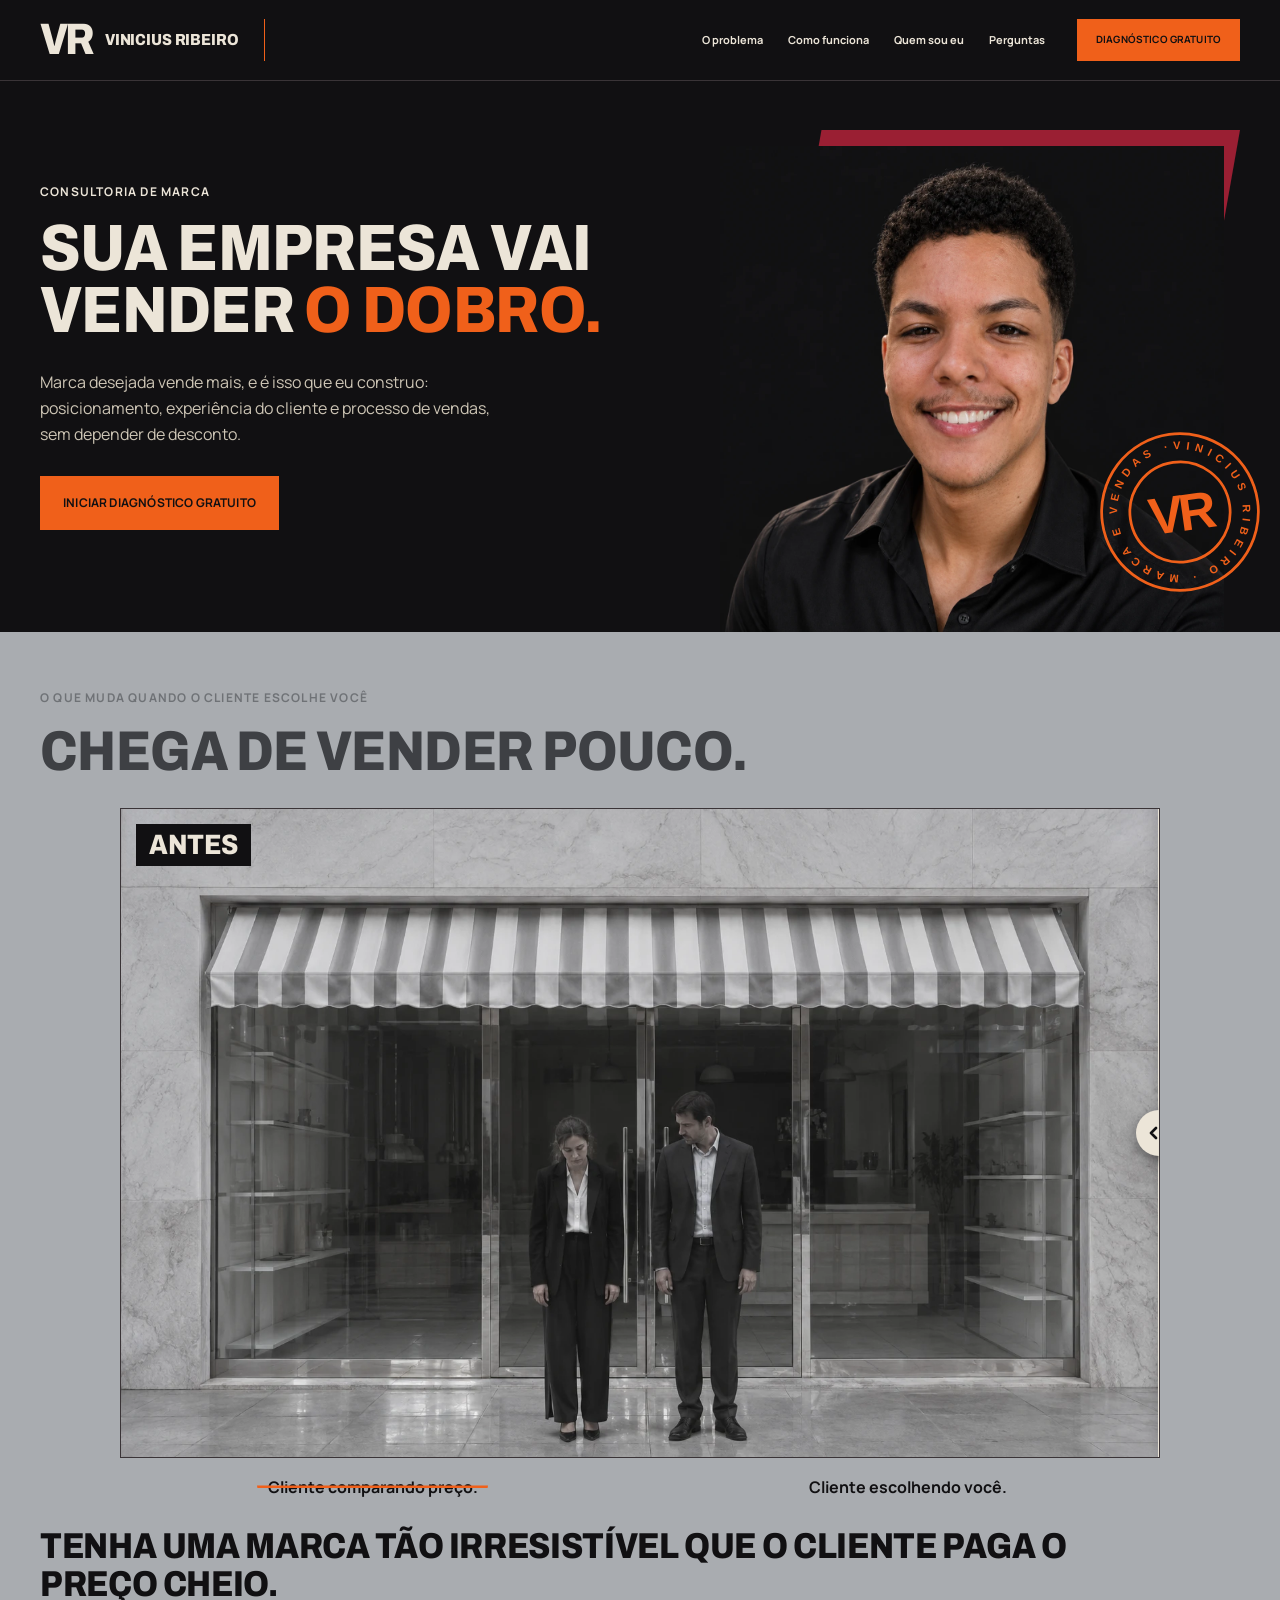
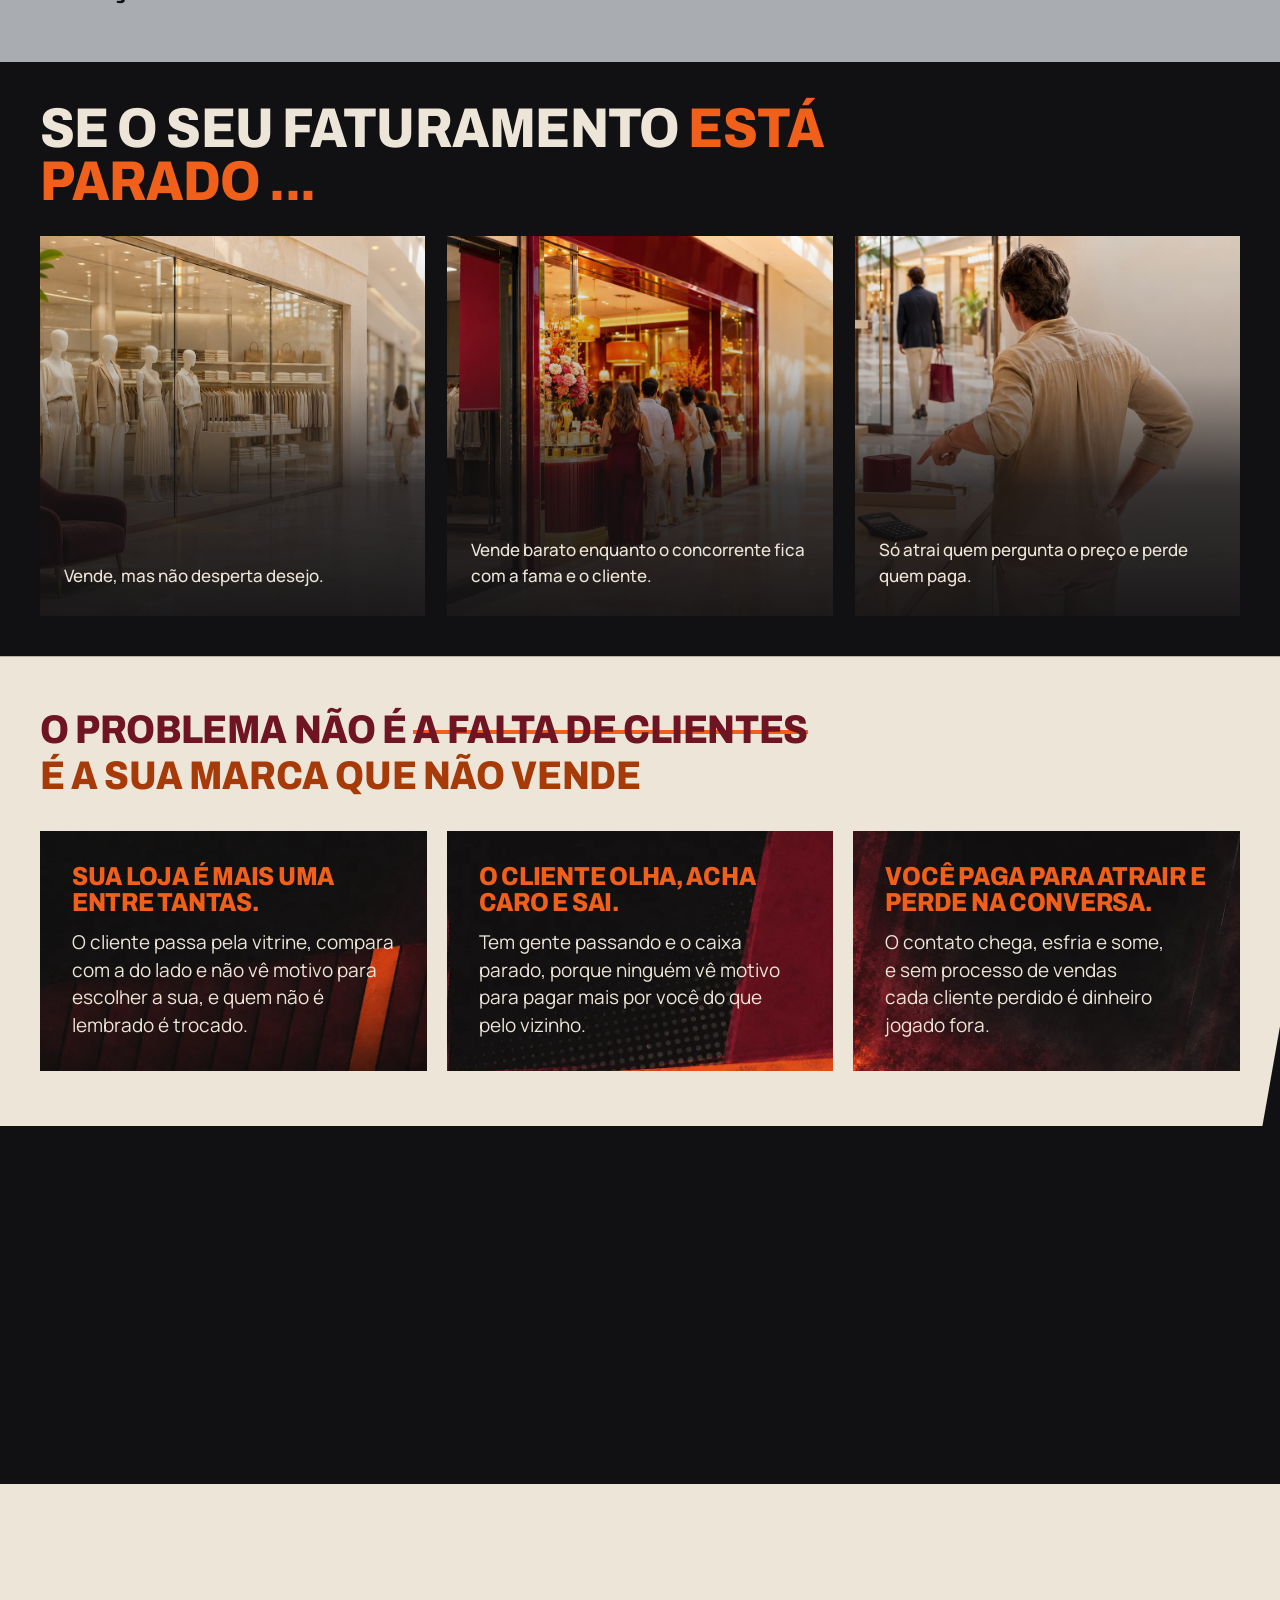
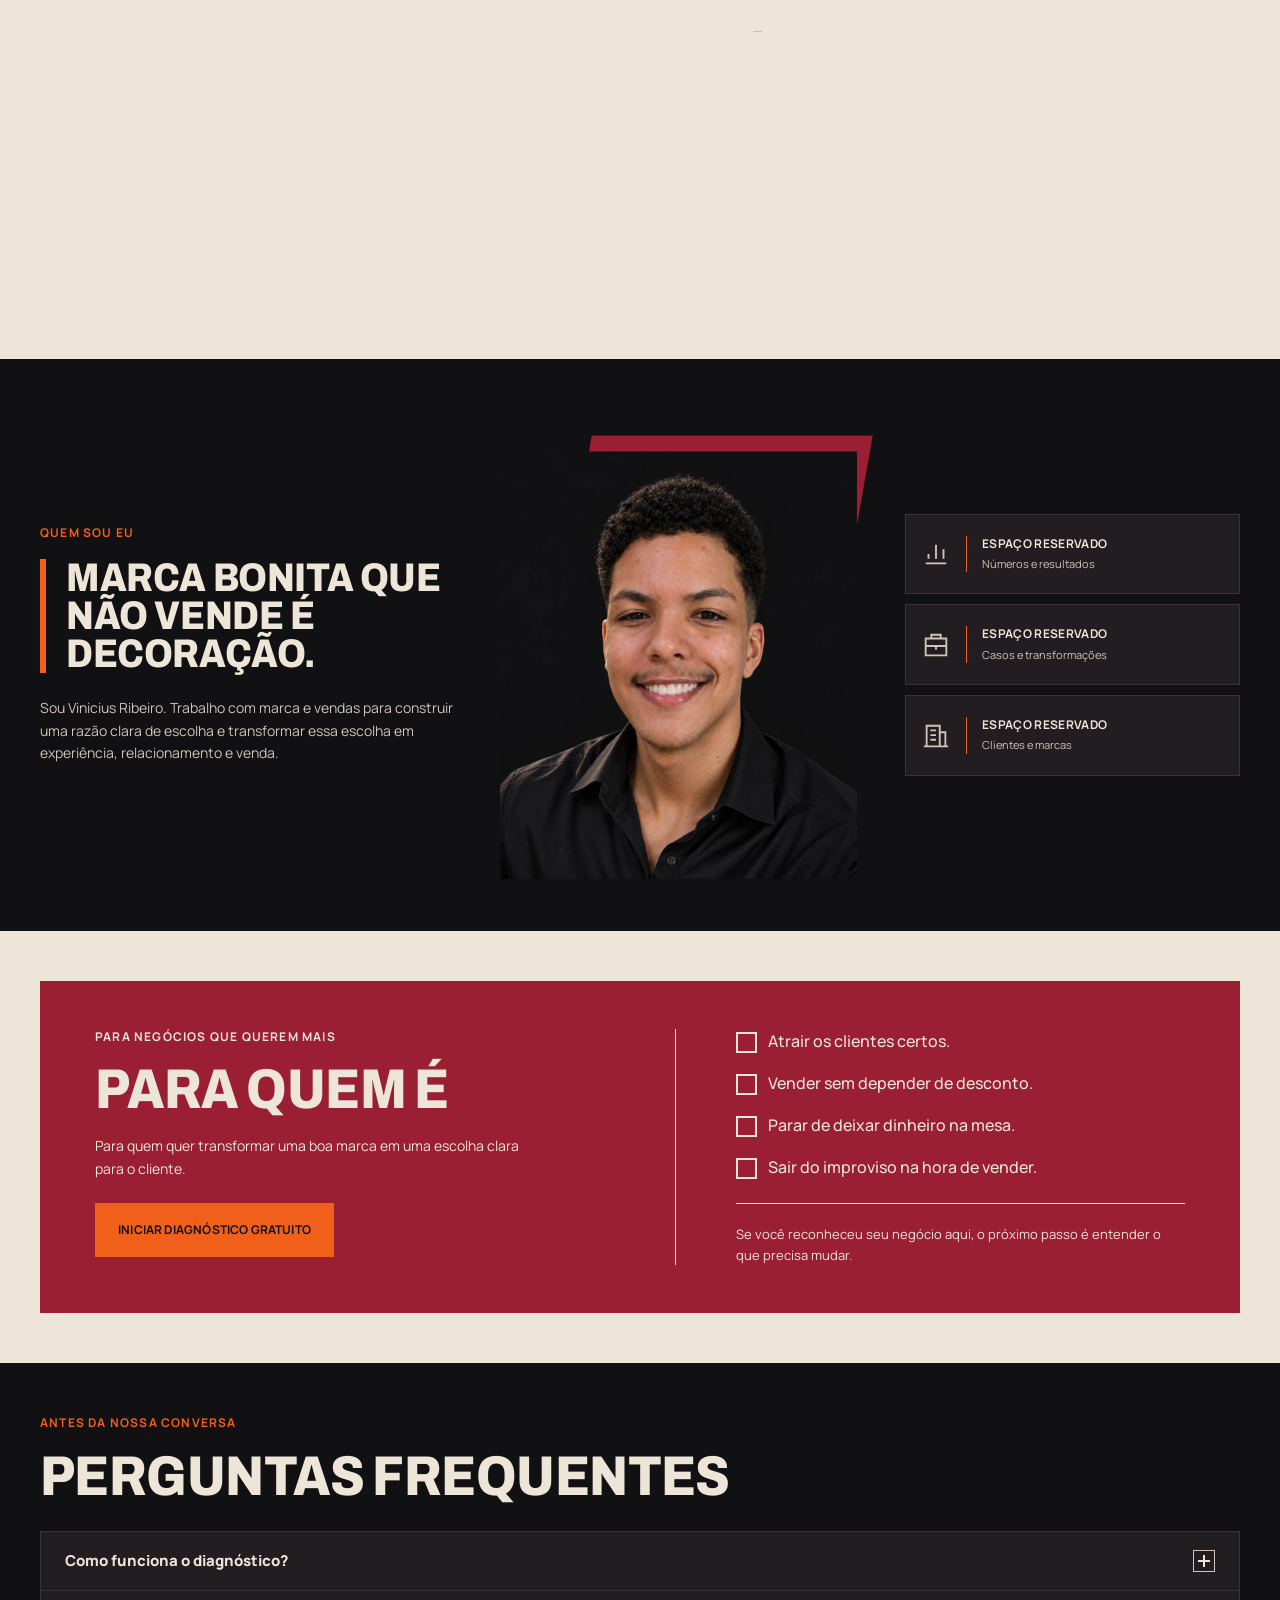
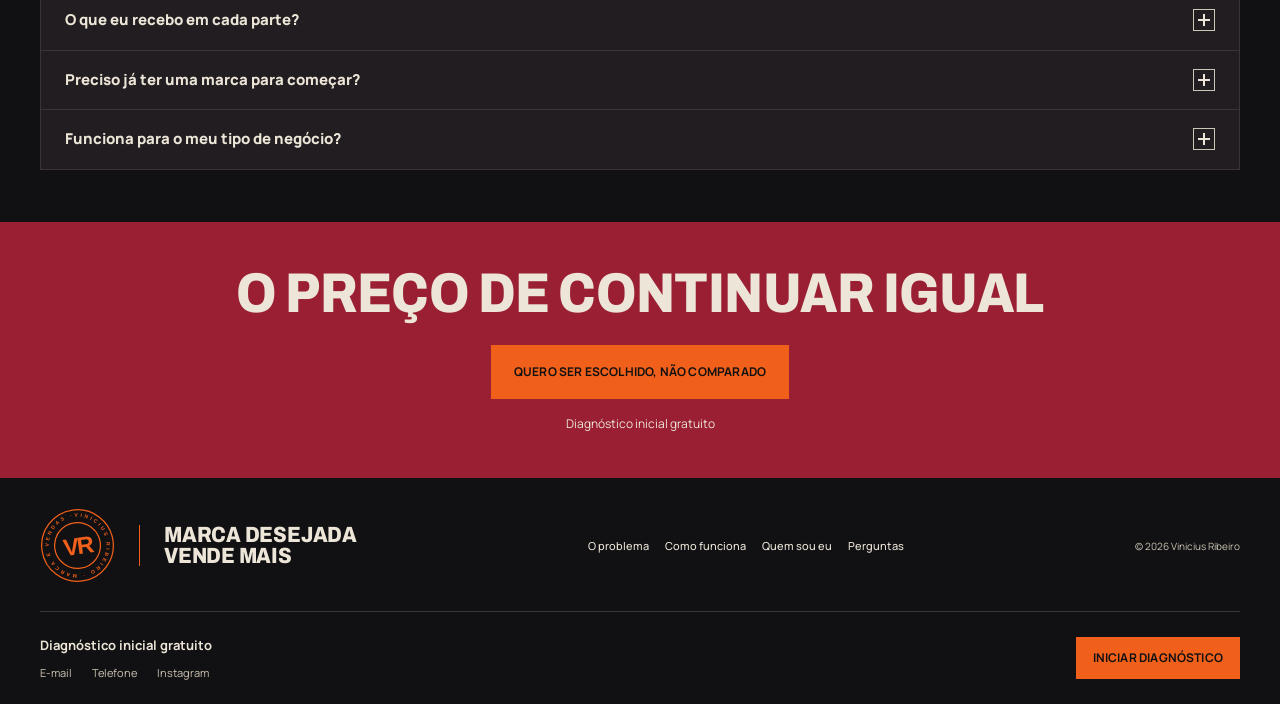
==== commit e60d7eee: "Quebras de expectativa: hero, sintomas, antes e depois, causa, botão final e aba - Hero: VENDER BARA" ====
--- a/index.html
+++ b/index.html
@@ -33,7 +33,7 @@
       <div class="container hero-grid">
         <div class="hero-copy">
           <p class="eyebrow hero-eyebrow">Consultoria de marca</p>
-          <h1 id="hero-title">SUA EMPRESA VAI<br> VENDER O DOBRO.</h1>
+          <h1 id="hero-title">SUA EMPRESA VAI<br> VENDER <span class="dobro" data-keep><span class="dobro-old" aria-hidden="true">BARATO.</span><span class="dobro-new">O DOBRO.</span></span></h1>
           <p class="hero-description">Marca desejada vende mais, e é isso que eu construo: posicionamento, experiência do cliente e processo de vendas, sem depender de desconto.</p>
           <a class="button" data-cta href="#contato">Iniciar diagnóstico gratuito</a>
         </div>
@@ -81,7 +81,7 @@
     <!-- 05 · CAUSA -->
     <section class="cause light-section" aria-labelledby="cause-title">
       <div class="container cause-grid">
-        <div><h2 id="cause-title">O PROBLEMA NÃO É A FALTA DE CLIENTES <span class="hot">É A SUA MARCA QUE NÃO VENDE</span></h2></div>
+        <div><h2 id="cause-title">O PROBLEMA NÃO É <s class="strike">A FALTA DE CLIENTES</s> <span class="hot">É A SUA MARCA QUE NÃO VENDE</span></h2></div>
         <div class="cause-cards">
           <article class="cause-card"><h3>SUA LOJA É MAIS UMA ENTRE TANTAS.</h3><p>O cliente passa pela vitrine, compara com a do lado e não vê motivo para escolher a sua, e quem não é lembrado é trocado.</p></article>
           <article class="cause-card"><h3>O CLIENTE OLHA, ACHA CARO E SAI.</h3><p>Tem gente passando e o caixa parado, porque ninguém vê motivo para pagar mais por você do que pelo vizinho.</p></article>
@@ -150,7 +150,7 @@
     </section>
     <!-- 12 · CHAMADA FINAL -->
     <section class="final-cta wine-section" id="contato" aria-labelledby="contact-title">
-      <div class="container"><h2 class="title-large" id="contact-title">O PREÇO DE<br class="mobile-break"> CONTINUAR IGUAL</h2><a class="button" data-cta href="#contato">Quero ser escolhido, não comparado</a><p>Diagnóstico inicial gratuito</p></div>
+      <div class="container"><h2 class="title-large" id="contact-title">O PREÇO DE<br class="mobile-break"> CONTINUAR IGUAL</h2><a class="button" data-cta href="#contato"><span class="swap-label"><span class="swap-a">Quero ser escolhido, não comparado</span><span class="swap-b" aria-hidden="true">Boa escolha.</span></span></a><p>Diagnóstico inicial gratuito</p></div>
     </section>
   </main>
   <!-- 13 · RODAPÉ -->
--- a/styles.css
+++ b/styles.css
@@ -28,6 +28,11 @@
 .title-large {font-size:38px}
 .button {display:inline-flex;align-items:center;justify-content:center;min-height:54px;padding:16px 23px;background:var(--fogo);color:var(--tinta);font:700 12px/1.35 var(--body-font);letter-spacing:.015em;text-align:center;text-transform:uppercase;transition:background-color .18s ease;cursor:pointer}
 .button:hover {background:var(--fogo-claro)}
+.swap-label {display:grid;overflow:hidden}
+.swap-label>span {grid-area:1/1;transition:opacity .2s ease,transform .25s ease}
+.swap-b {opacity:0;transform:translateY(70%)}
+.button:is(:hover,:focus-visible,:active) .swap-a {opacity:0;transform:translateY(-70%)}
+.button:is(:hover,:focus-visible,:active) .swap-b {opacity:1;transform:none}
 .button-small {min-height:42px;padding:12px 17px;font-size:10px}
 .light-section {--focus-color:var(--vinho);background:var(--papel);color:var(--tinta)}
 .light-section .eyebrow {color:var(--fogo-escuro)}
@@ -73,6 +78,12 @@
 .stamp {transform:rotate(-8deg)}
 .before-after {padding-block:48px}
 .before-after h2 {color:var(--vinho)}
+/* Ao arrastar para o ANTES a seção esfria (cinza); para o DEPOIS ela acende. O script escreve --cool e --glow (0 a 1). */
+@supports (color:color-mix(in srgb,red,blue)) {
+  .before-after {--cool:0;--glow:0;background-color:color-mix(in srgb,color-mix(in srgb,var(--papel),#FBF2DF calc(var(--glow) * 100%)),#A9ACB0 calc(var(--cool) * 100%));transition:background-color .6s ease}
+  .before-after h2 {color:color-mix(in srgb,color-mix(in srgb,var(--vinho),var(--vinho-vivo) calc(var(--glow) * 100%)),#3E4044 calc(var(--cool) * 100%));transition:color .6s ease}
+  .before-after .eyebrow {color:color-mix(in srgb,var(--fogo-escuro),#6F7276 calc(var(--cool) * 100%));transition:color .6s ease}
+}
 /* Comparador arrastável: --pos (0 a 100%) é escrito pelo script e move a linha, o botão e o recorte da imagem "depois" */
 .ba {--pos:50%;position:relative;overflow:hidden;max-width:1040px;margin:28px auto 0;aspect-ratio:3/2;border:1px solid var(--grafite);background:var(--cimento);touch-action:pan-y;user-select:none;-webkit-user-select:none}
 .ba img {position:absolute;inset:0;width:100%;height:100%;object-fit:cover;pointer-events:none}
@@ -109,6 +120,7 @@
 .cause-grid {display:grid;gap:28px}
 .cause h2 {font-size:38px;max-width:580px;color:var(--vinho)}
 .cause h2 .hot {display:block;margin-top:.2em;color:var(--fogo-escuro)}
+.cause h2 .strike {text-decoration:none;background:linear-gradient(var(--fogo),var(--fogo)) 0 56%/100% .1em no-repeat;-webkit-box-decoration-break:clone;box-decoration-break:clone}
 .cause-cards {display:grid;gap:14px}
 .cause-card {background:var(--tinta) center/cover no-repeat;color:var(--papel);padding:26px}
 /* Texturas dos cartões: imagens geradas nas cores da marca (arquivos assets/textura-*.webp), escuras para o texto ficar legível */
@@ -378,16 +390,37 @@
   78% {transform:scale(1.06) rotate(-10deg)}
   100% {opacity:1;transform:scale(1) rotate(-8deg)}
 }
+/* Hero: BARATO. aparece, é riscado e cai; O DOBRO. sobe no lugar. Sem animação, só O DOBRO. aparece. */
+.dobro {display:inline-block;position:relative;overflow:hidden;vertical-align:top;padding:.16em .05em .1em;margin:-.16em -.05em -.1em}
+.dobro-new {display:inline-block;color:var(--fogo)}
+.dobro-old {display:none}
+.anim .dobro-old {display:block;position:absolute;left:.05em;top:.16em;white-space:nowrap;color:var(--cimento);opacity:0}
+.anim .dobro-old::after {content:'';position:absolute;left:-3%;right:-3%;top:52%;height:.11em;background:var(--fogo);transform:scaleX(0);transform-origin:left}
+.anim .dobro-new {transform:translate3d(0,118%,0)}
+@keyframes swapOld {0% {opacity:0;transform:translate3d(0,60%,0)} 18%,72% {opacity:1;transform:none} 100% {opacity:0;transform:translate3d(0,120%,0)}}
+@keyframes swapStrike {to {transform:scaleX(1)}}
+@keyframes swapNew {to {transform:none}}
+.anim .is-in .dobro-old {animation:swapOld 1.6s var(--ease) calc(var(--d,0ms) + 250ms) forwards}
+.anim .is-in .dobro-old::after {animation:swapStrike .35s var(--ease) calc(var(--d,0ms) + 950ms) forwards}
+.anim .is-in .dobro-new {animation:swapNew .7s var(--ease) calc(var(--d,0ms) + 1400ms) forwards}
 .anim .hero-visual.is-in .hero-stamp {animation:stampIn 1.1s var(--ease) 1.1s backwards}
 
 /* Antes e depois: a faixa laranja se desenha sobre "Cliente comparando preço." */
 .anim .crossed-out::after {transform:scaleX(0);transform-origin:left;transition:transform .8s var(--ease) .6s}
 .anim .ba-captions.is-in .crossed-out::after {transform:scaleX(1)}
 
+/* Causa: "A FALTA DE CLIENTES" é riscada ao vivo e só depois entra a resposta em laranja */
+.anim .cause h2 .strike {background-size:0% .1em;transition:background-size .5s var(--ease) 1.1s}
+.anim .cause h2.is-in .strike {background-size:100% .1em}
+.anim .cause h2 .hot .w>span {transition-delay:calc(var(--d,0ms) + var(--i,0) * 80ms + 1100ms)}
+
 /* Sintomas: o número gigante desliza para dentro */
 @keyframes dotsPulse {0%,100% {opacity:1} 50% {opacity:.15}}
 .anim .symptoms-title .dots {animation:dotsPulse 1.4s ease-in-out 1.6s infinite}
-.anim .symptom-card .symptom-image {transform:scale(1.28);transition:transform 1.6s var(--ease) calc(var(--d,0ms) + 120ms)}
+.anim .symptom-card .symptom-image {transform:scale(1.28);transition:transform 1.6s var(--ease) calc(var(--d,0ms) + 120ms),filter .35s ease}
+/* Sintomas: enquanto a seção está na tela a página "para" (fotos cinza, sem paralaxe nem inclinação) e a cor volta de uma vez na causa */
+.anim .symptoms.is-frozen .symptom-image {filter:grayscale(1) brightness(.8);transition:transform 1.6s var(--ease) calc(var(--d,0ms) + 120ms),filter 1s ease}
+.anim .symptoms.is-frozen .symptom-card:hover {transform:none;box-shadow:none}
 .anim .symptom-card.is-in .symptom-image {transform:scale(1.12)}
 
 /* Causa: o bloco vinho com o corte de 10° desce e abre quando o primeiro item entra */
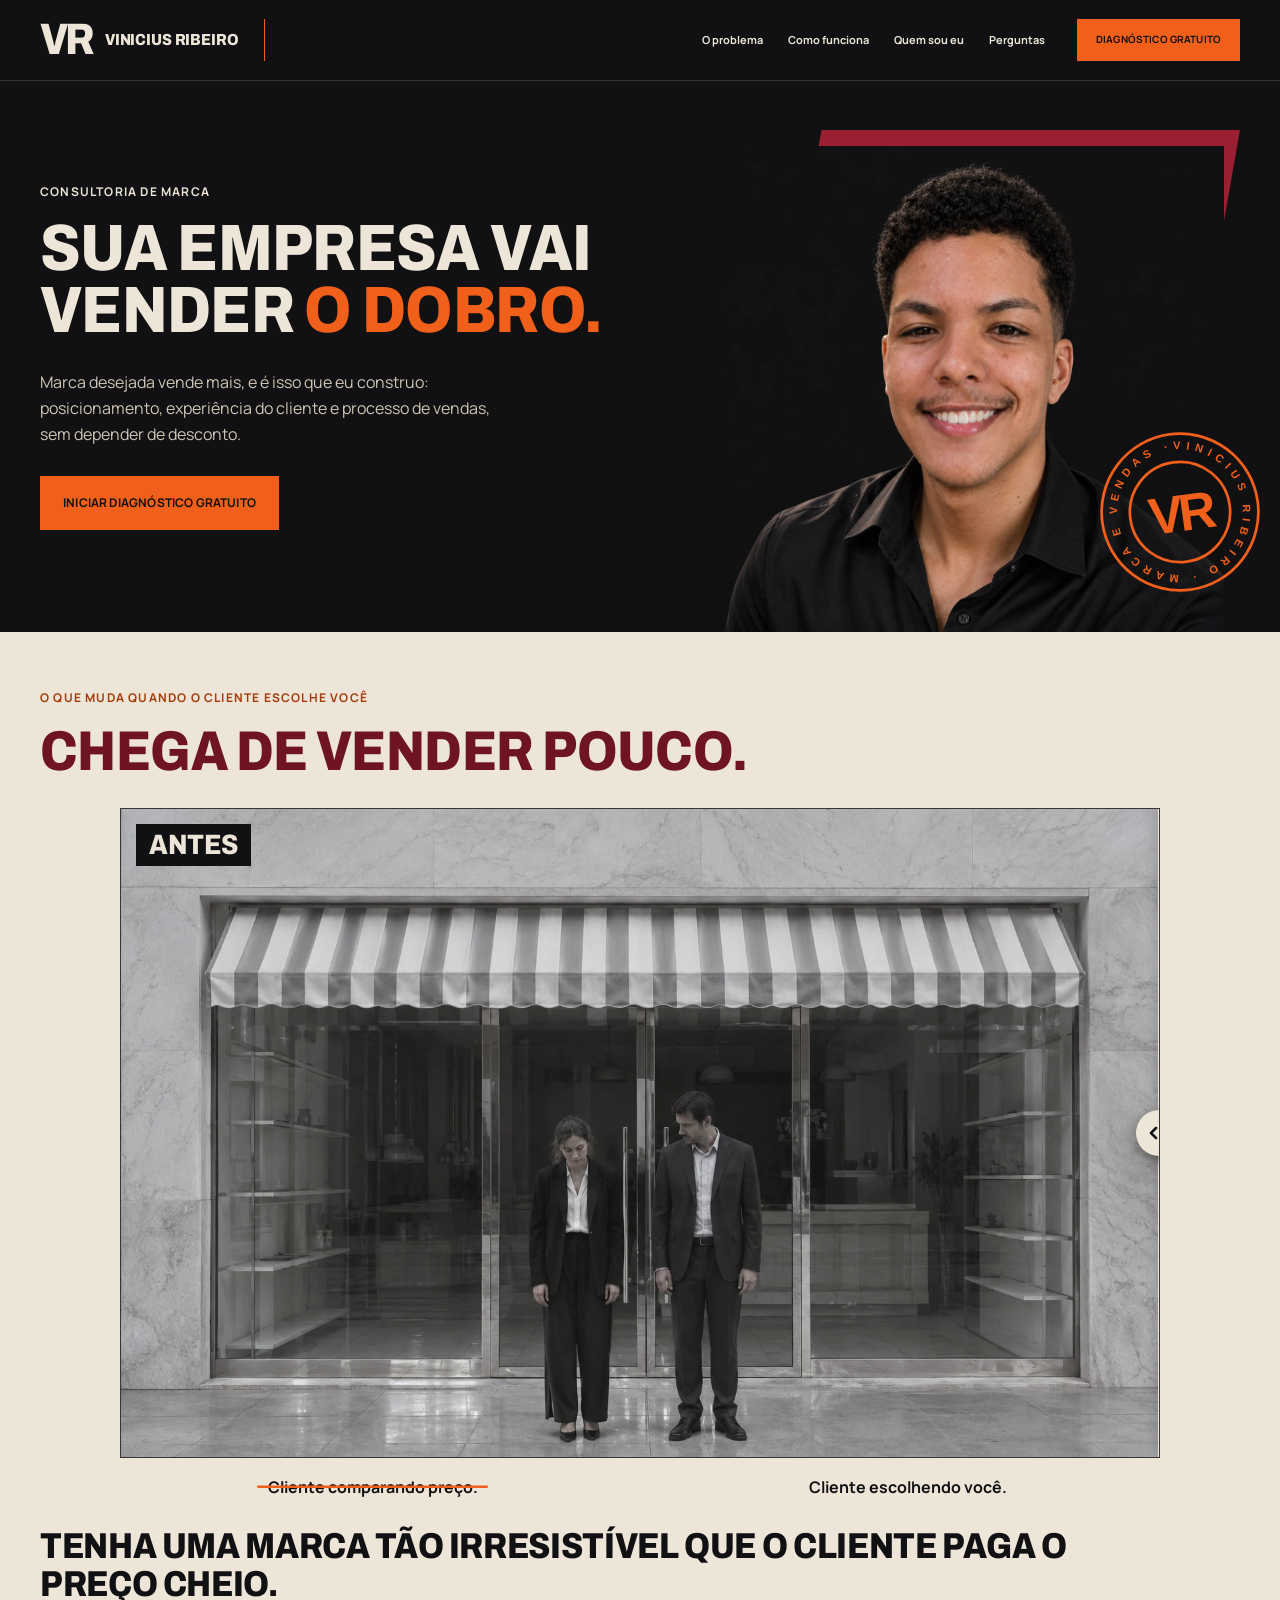
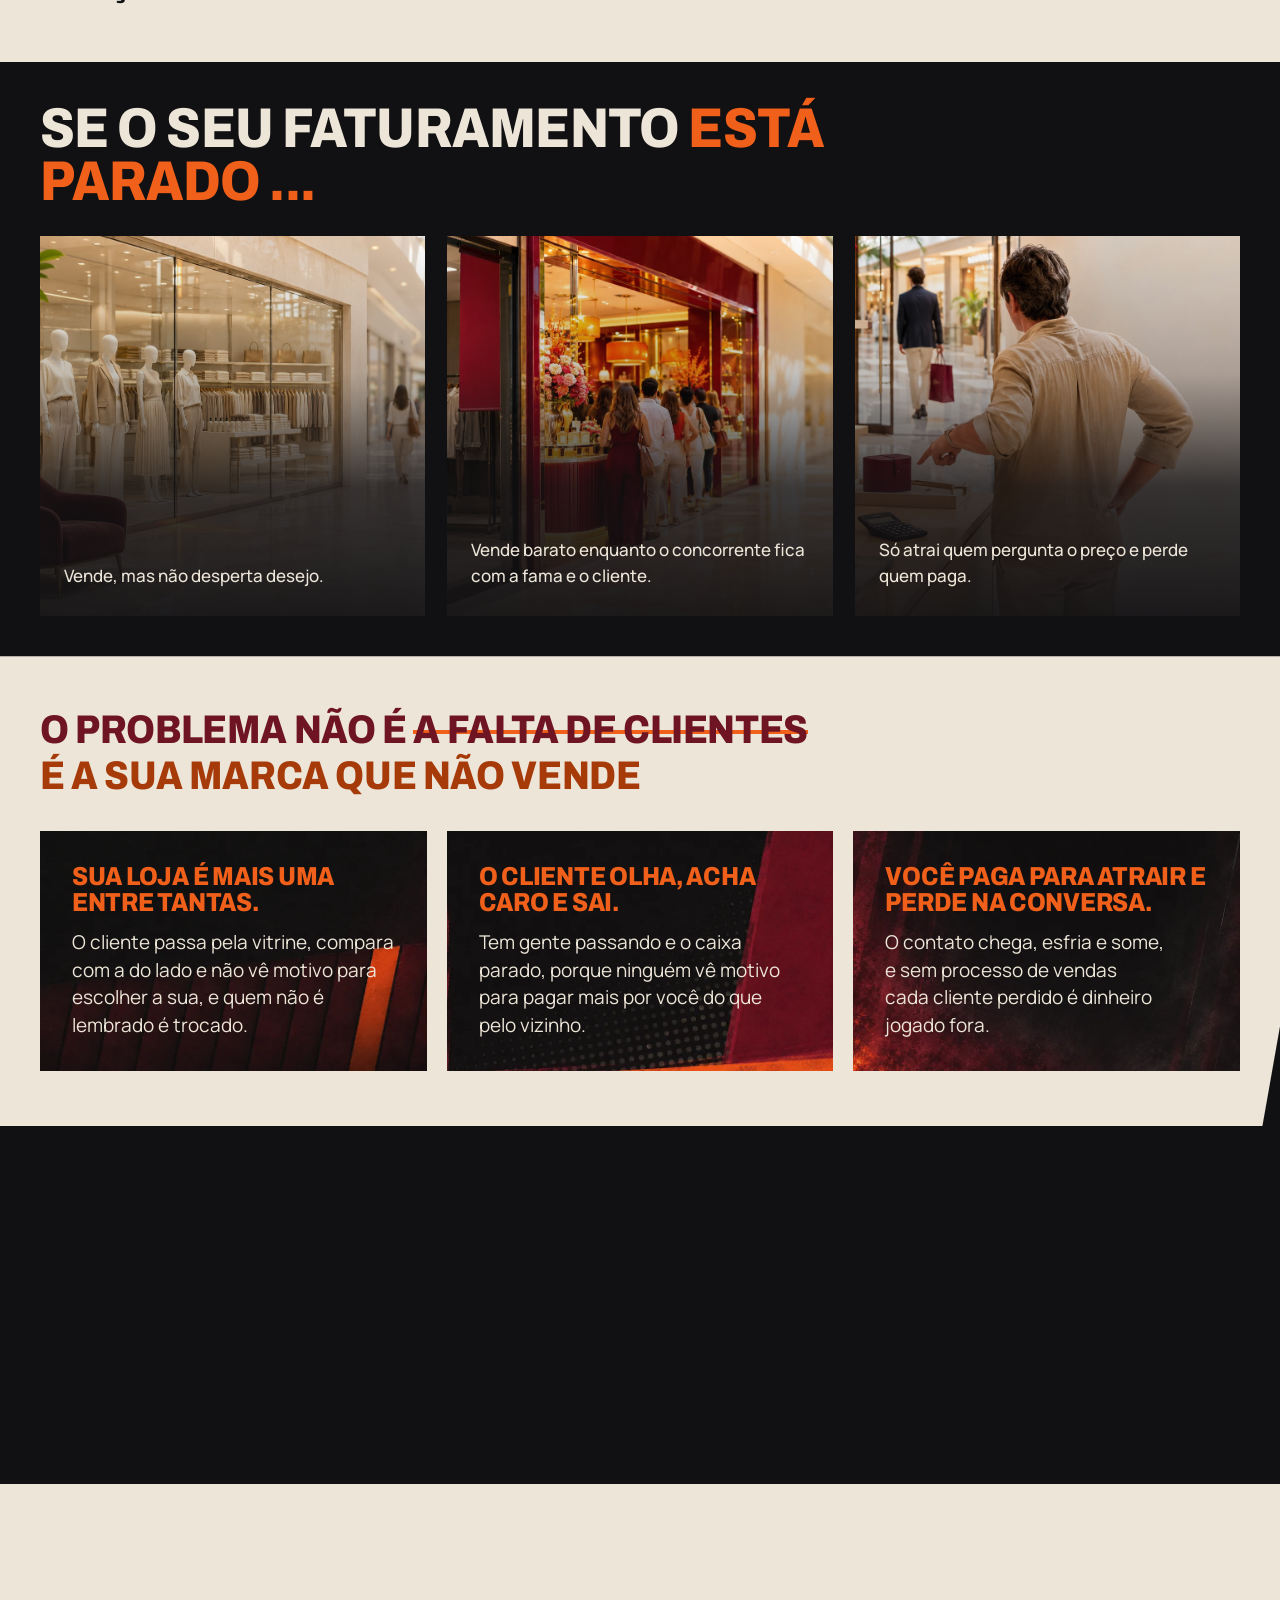
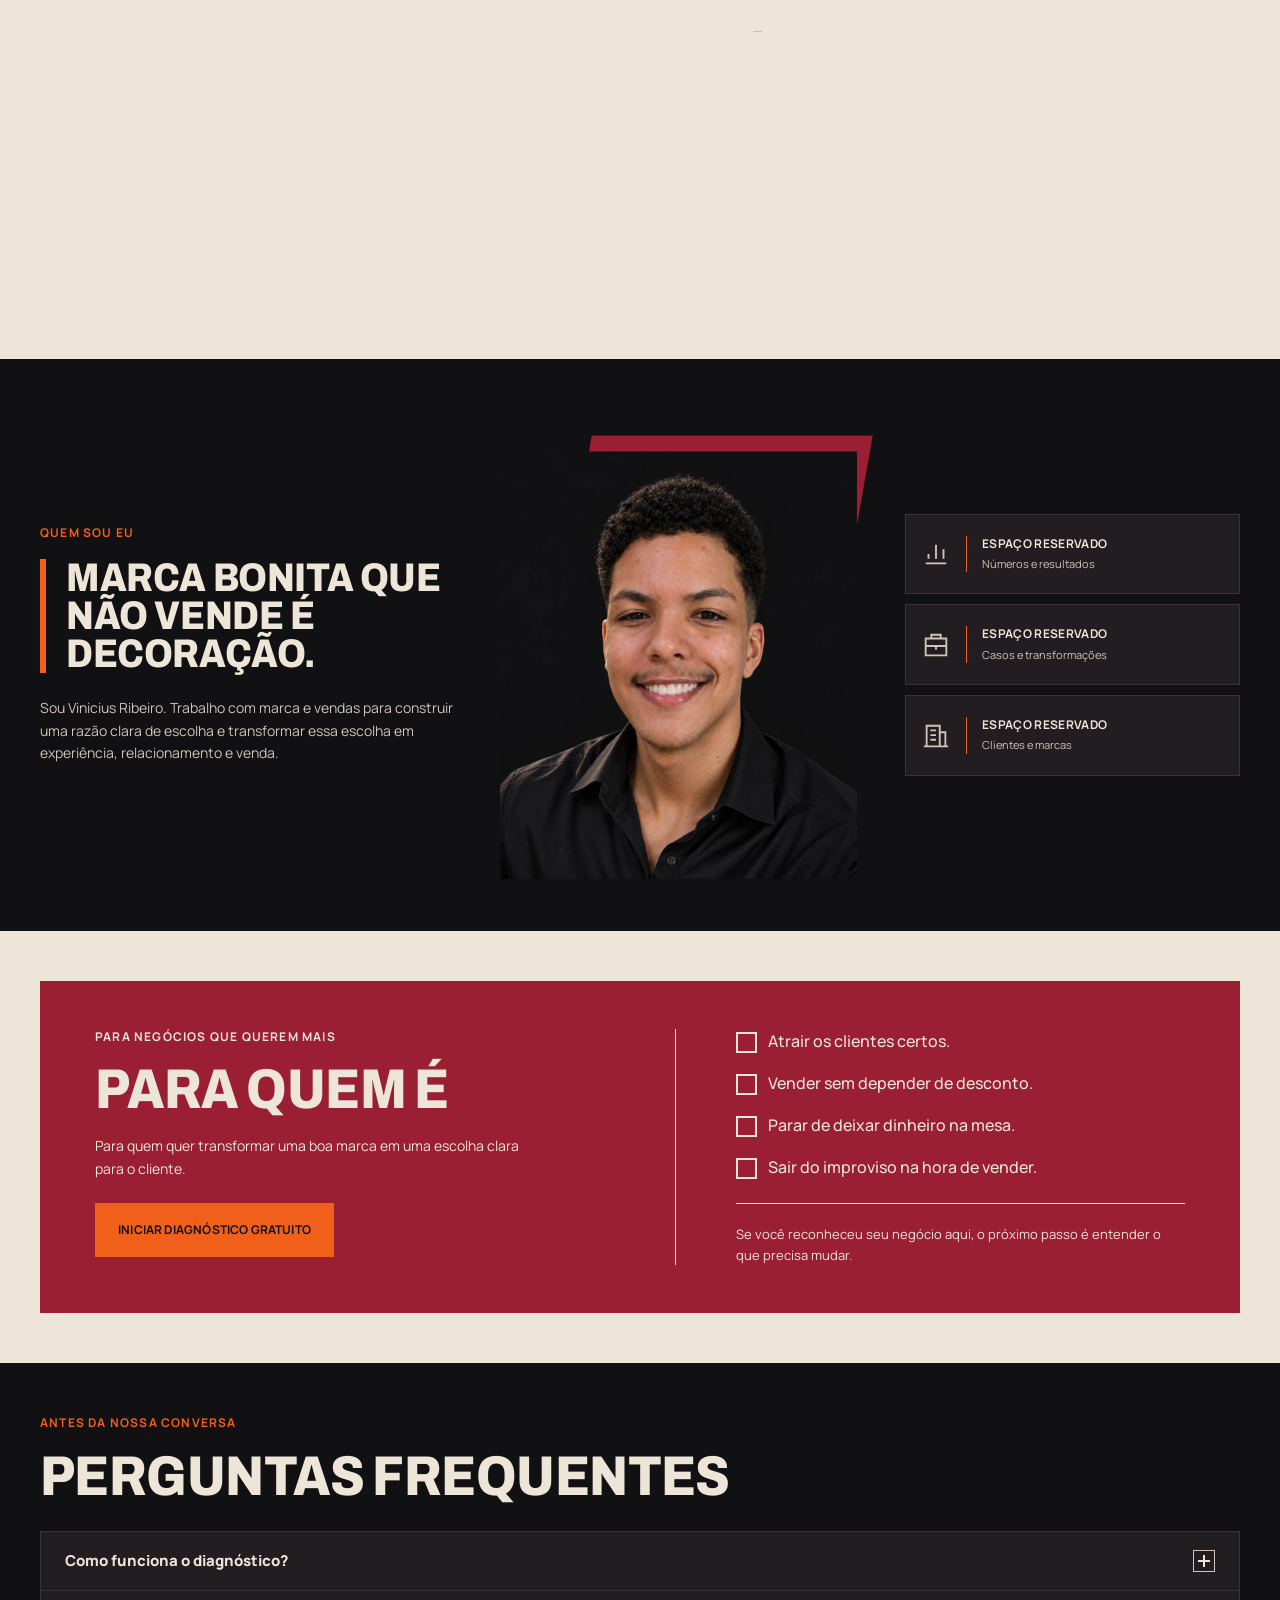
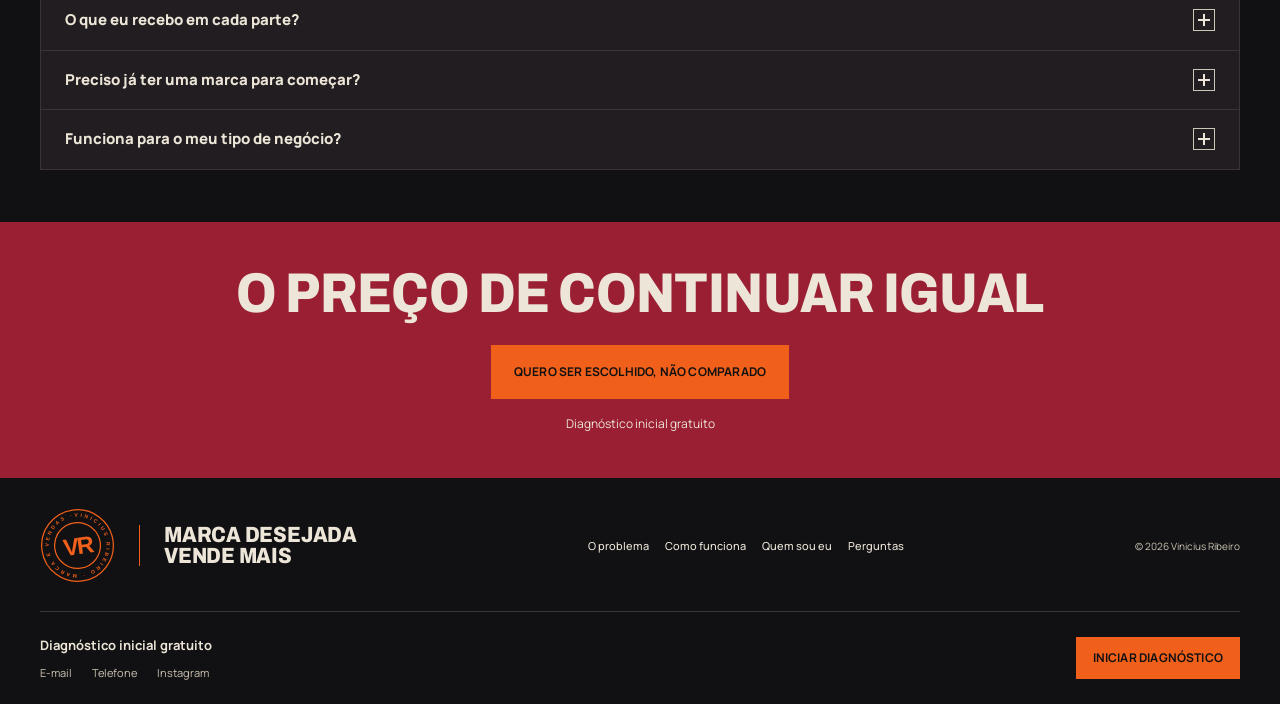
==== commit 2b61d5ab: "Diagnóstico: vozes em cada pergunta e no resultado, efeitos de som nos botões, som crescente e estou" ====
--- a/index.html
+++ b/index.html
@@ -12,6 +12,7 @@
   <link rel="preconnect" href="https://fonts.gstatic.com" crossorigin>
   <link href="https://fonts.googleapis.com/css2?family=Archivo:wdth,wght@88,800&family=Manrope:wght@400;500;700&display=swap" rel="stylesheet">
   <link rel="stylesheet" href="styles.css">
+  <script src="efeitos.js" defer></script>
   <script src="script.js" defer></script>
 </head>
 <body>
--- a/styles.css
+++ b/styles.css
@@ -78,11 +78,9 @@
 .stamp {transform:rotate(-8deg)}
 .before-after {padding-block:48px}
 .before-after h2 {color:var(--vinho)}
-/* Ao arrastar para o ANTES a seção esfria (cinza); para o DEPOIS ela acende. O script escreve --cool e --glow (0 a 1). */
+/* Ao arrastar para o DEPOIS a seção acende (tom quente); no ANTES ela fica com o fundo normal. O script escreve --glow (0 a 1). */
 @supports (color:color-mix(in srgb,red,blue)) {
-  .before-after {--cool:0;--glow:0;background-color:color-mix(in srgb,color-mix(in srgb,var(--papel),#FBF2DF calc(var(--glow) * 100%)),#A9ACB0 calc(var(--cool) * 100%));transition:background-color .6s ease}
-  .before-after h2 {color:color-mix(in srgb,color-mix(in srgb,var(--vinho),var(--vinho-vivo) calc(var(--glow) * 100%)),#3E4044 calc(var(--cool) * 100%));transition:color .6s ease}
-  .before-after .eyebrow {color:color-mix(in srgb,var(--fogo-escuro),#6F7276 calc(var(--cool) * 100%));transition:color .6s ease}
+  .before-after {--glow:0;background-color:color-mix(in srgb,var(--papel),#FBF2DF calc(var(--glow) * 100%));transition:background-color .6s ease}
 }
 /* Comparador arrastável: --pos (0 a 100%) é escrito pelo script e move a linha, o botão e o recorte da imagem "depois" */
 .ba {--pos:50%;position:relative;overflow:hidden;max-width:1040px;margin:28px auto 0;aspect-ratio:3/2;border:1px solid var(--grafite);background:var(--cimento);touch-action:pan-y;user-select:none;-webkit-user-select:none}
@@ -417,9 +415,8 @@
 /* Sintomas: o número gigante desliza para dentro */
 @keyframes dotsPulse {0%,100% {opacity:1} 50% {opacity:.15}}
 .anim .symptoms-title .dots {animation:dotsPulse 1.4s ease-in-out 1.6s infinite}
-.anim .symptom-card .symptom-image {transform:scale(1.28);transition:transform 1.6s var(--ease) calc(var(--d,0ms) + 120ms),filter .35s ease}
-/* Sintomas: enquanto a seção está na tela a página "para" (fotos cinza, sem paralaxe nem inclinação) e a cor volta de uma vez na causa */
-.anim .symptoms.is-frozen .symptom-image {filter:grayscale(1) brightness(.8);transition:transform 1.6s var(--ease) calc(var(--d,0ms) + 120ms),filter 1s ease}
+.anim .symptom-card .symptom-image {transform:scale(1.28);transition:transform 1.6s var(--ease) calc(var(--d,0ms) + 120ms)}
+/* Sintomas: enquanto a seção está na tela a página "para": sem paralaxe e sem inclinação dos cartões, e o movimento volta na causa */
 .anim .symptoms.is-frozen .symptom-card:hover {transform:none;box-shadow:none}
 .anim .symptom-card.is-in .symptom-image {transform:scale(1.12)}
 
@@ -456,3 +453,14 @@
   .hero-stamp {transform:rotate(-8deg)}
   .button {translate:none}
 }
+
+/* Diagnóstico aberto por cima do site: cobre a tela toda (inclusive sob as barras do Safari) e trava e esconde o site por baixo */
+.dx-overlay {position:fixed;top:0;left:0;width:100%;height:100vh;height:100dvh;border:0;z-index:9999;background:#111012}
+/* iPhone: o quadro mede a tela cheia menos a barra do Safari, que fica por cima da parte de baixo (o fundo escuro aparece atrás dela) */
+@supports (-webkit-touch-callout:none) {
+  .dx-overlay {height:calc(100lvh - 96px)}
+}
+html.dx-aberto {background:#111012}
+html.dx-aberto body {position:fixed;left:0;right:0;width:100%}
+html.dx-aberto body > :not(.dx-overlay) {visibility:hidden}
+html.dx-aberto body > :not(.dx-overlay) * {animation-play-state:paused !important}
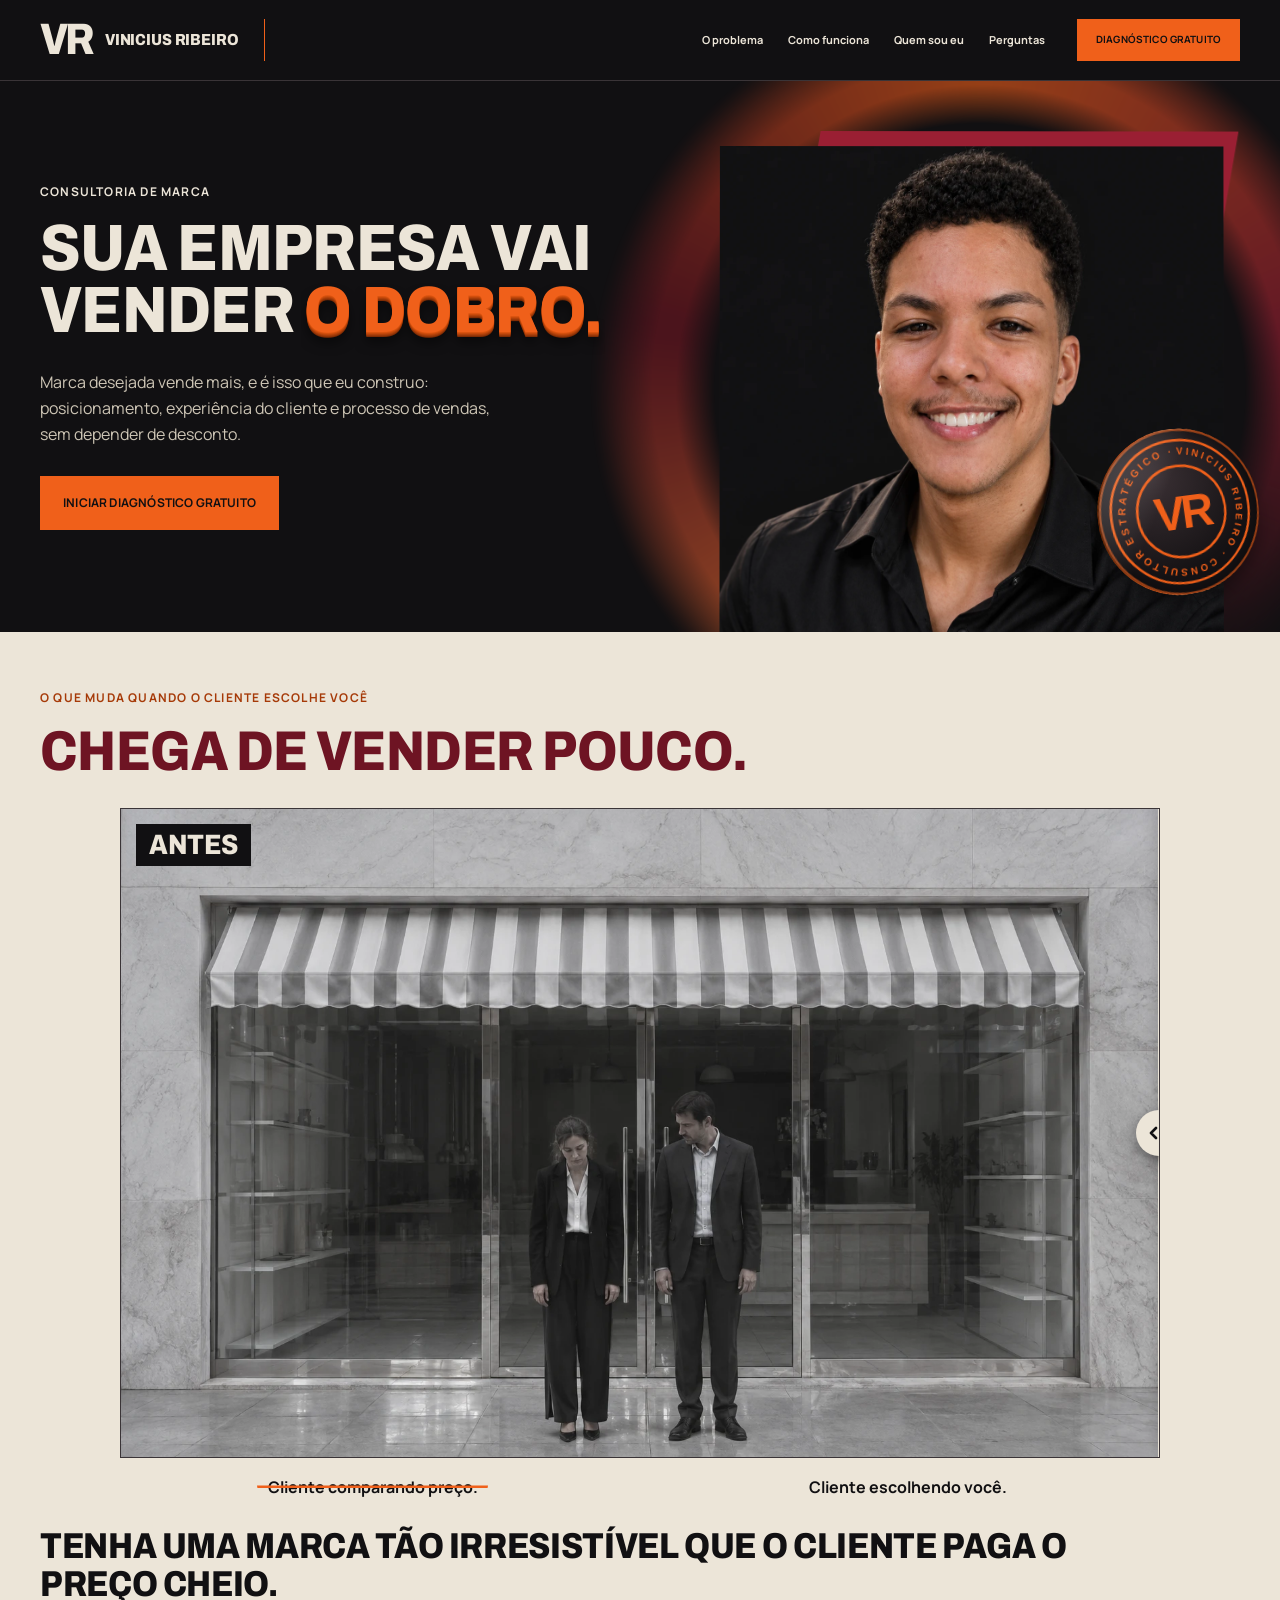
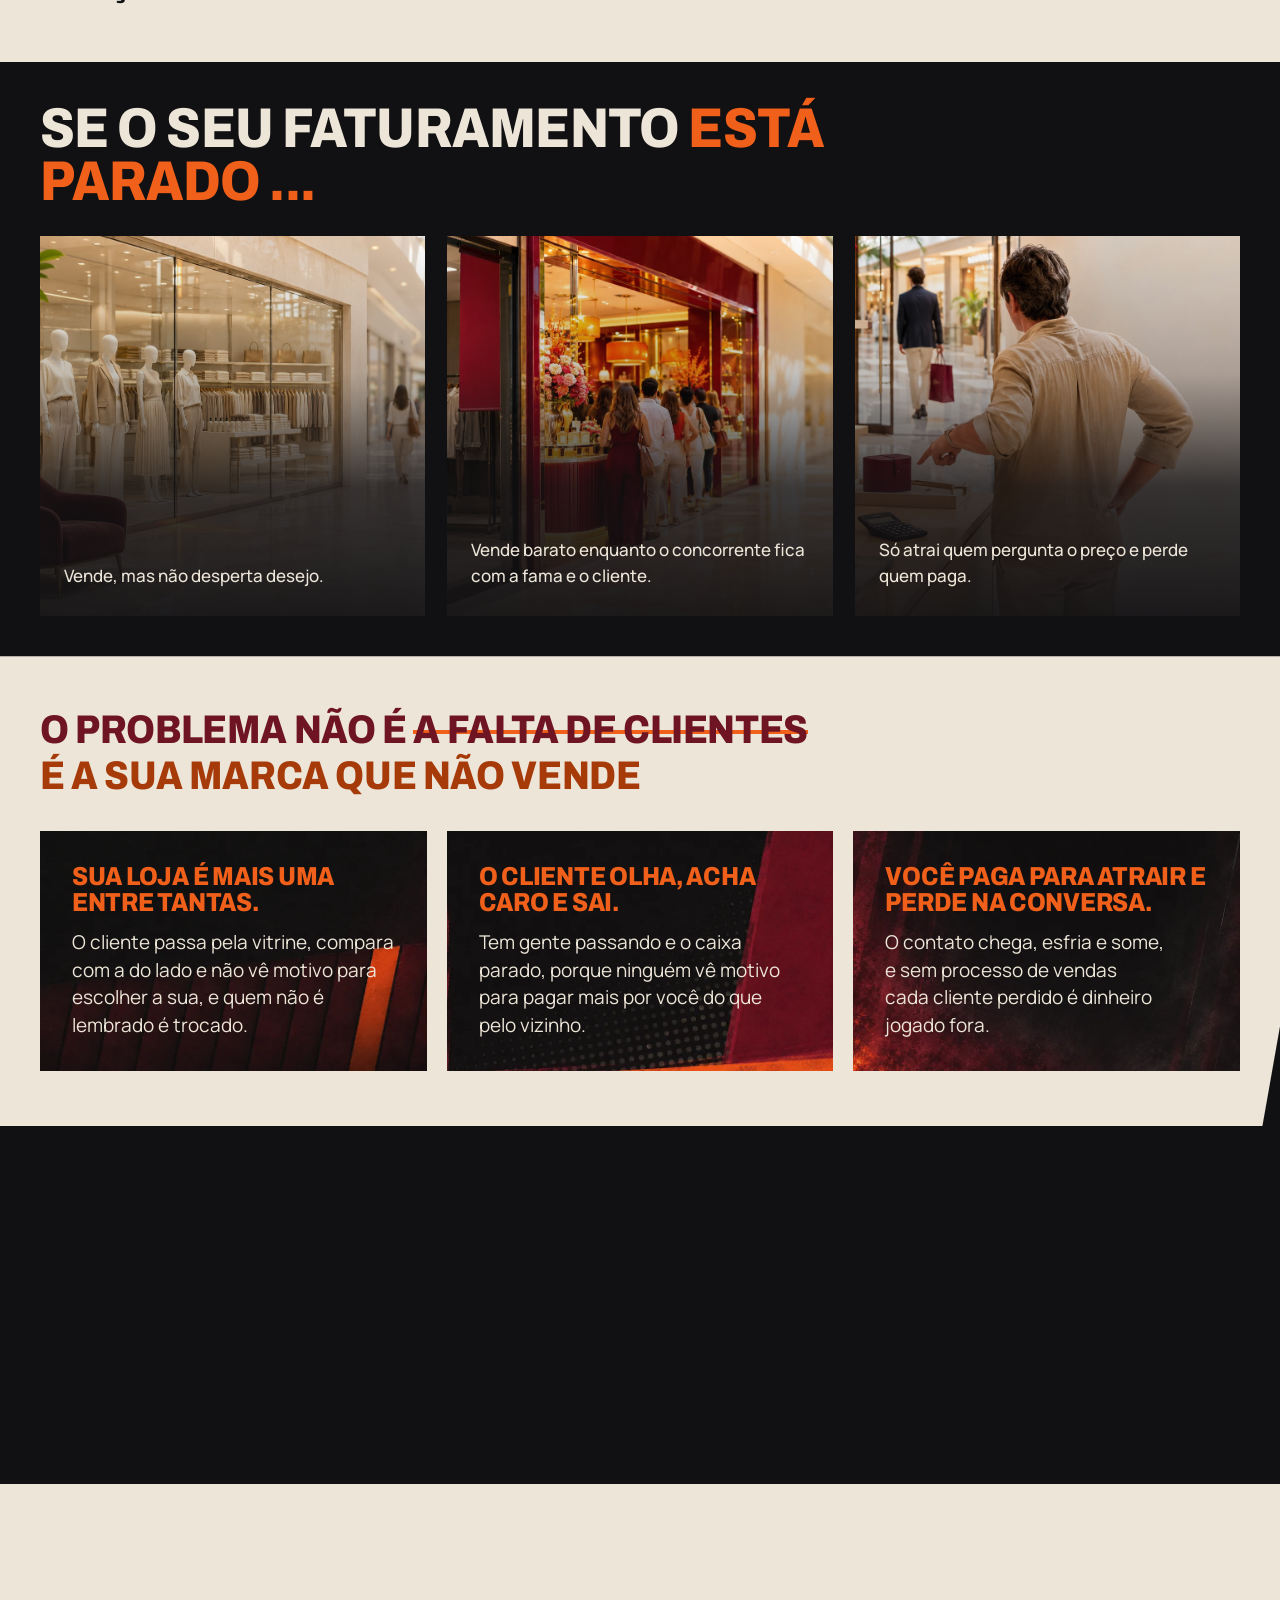
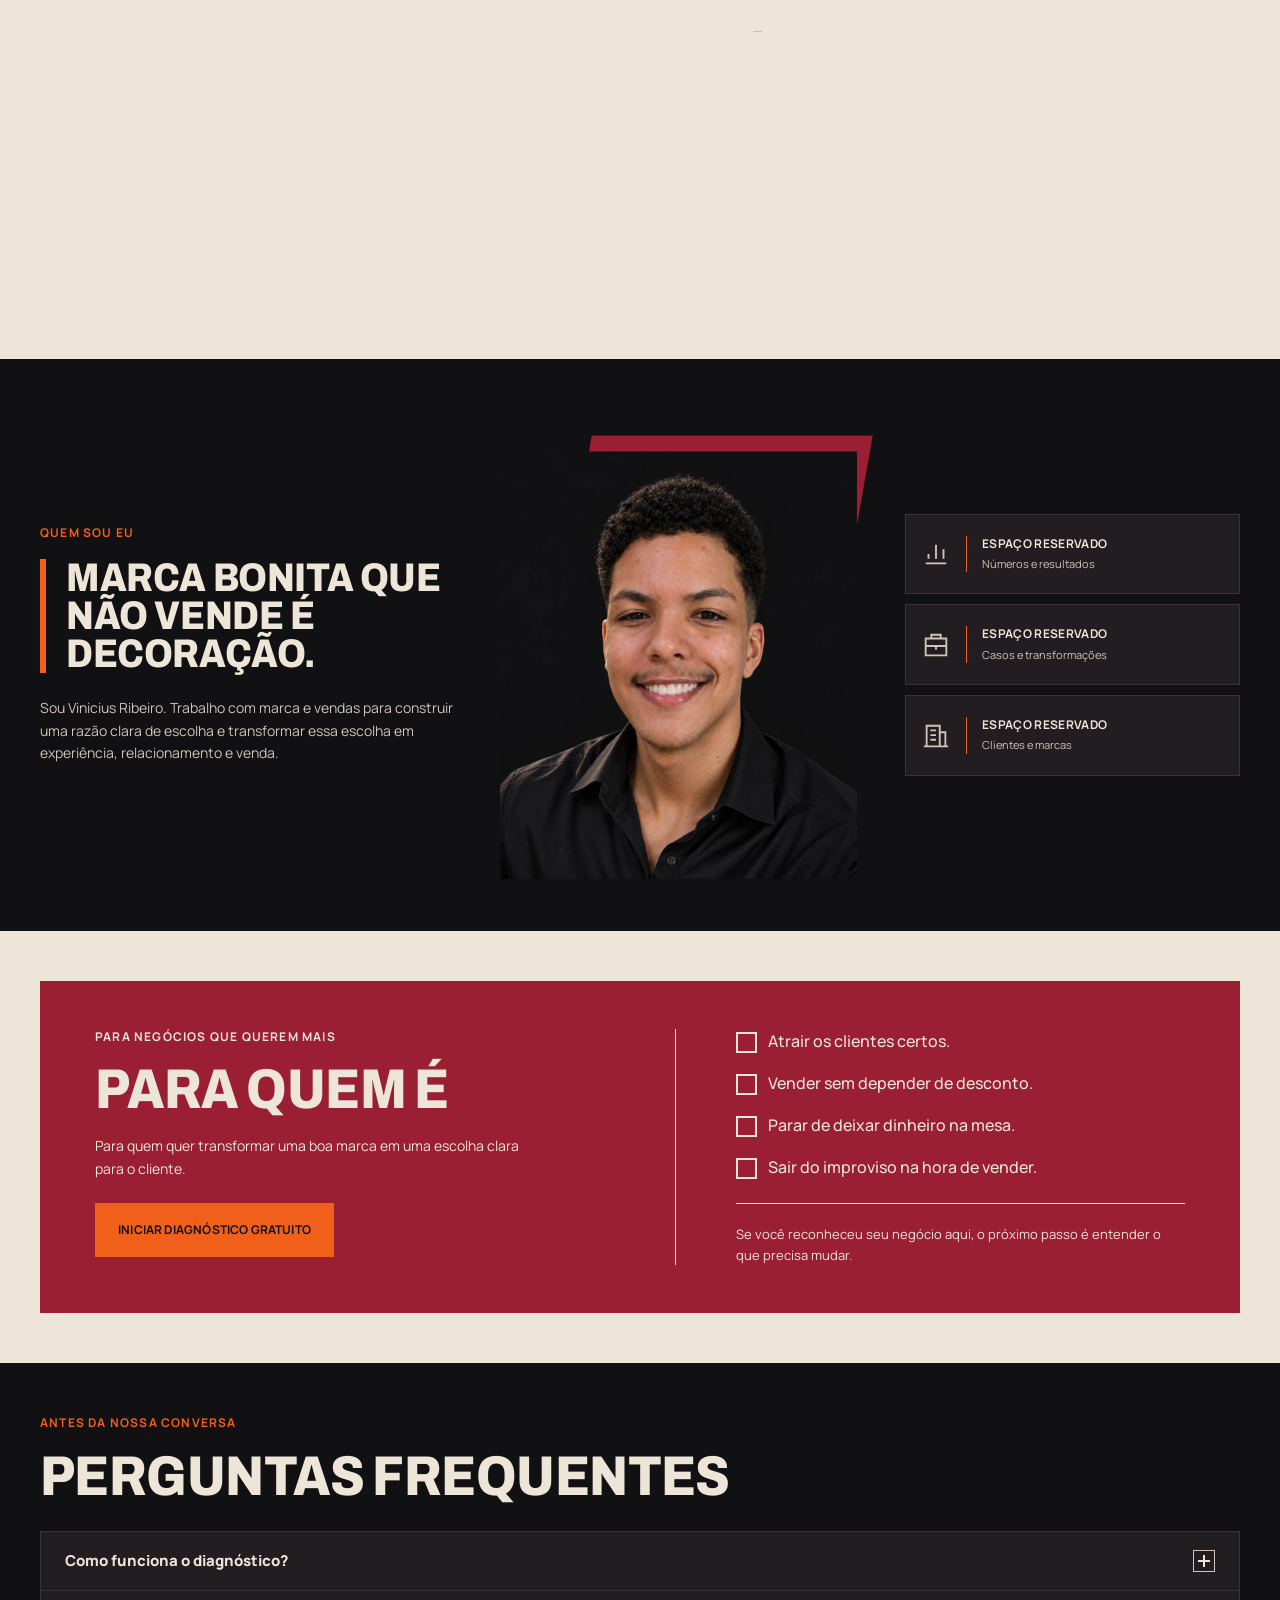
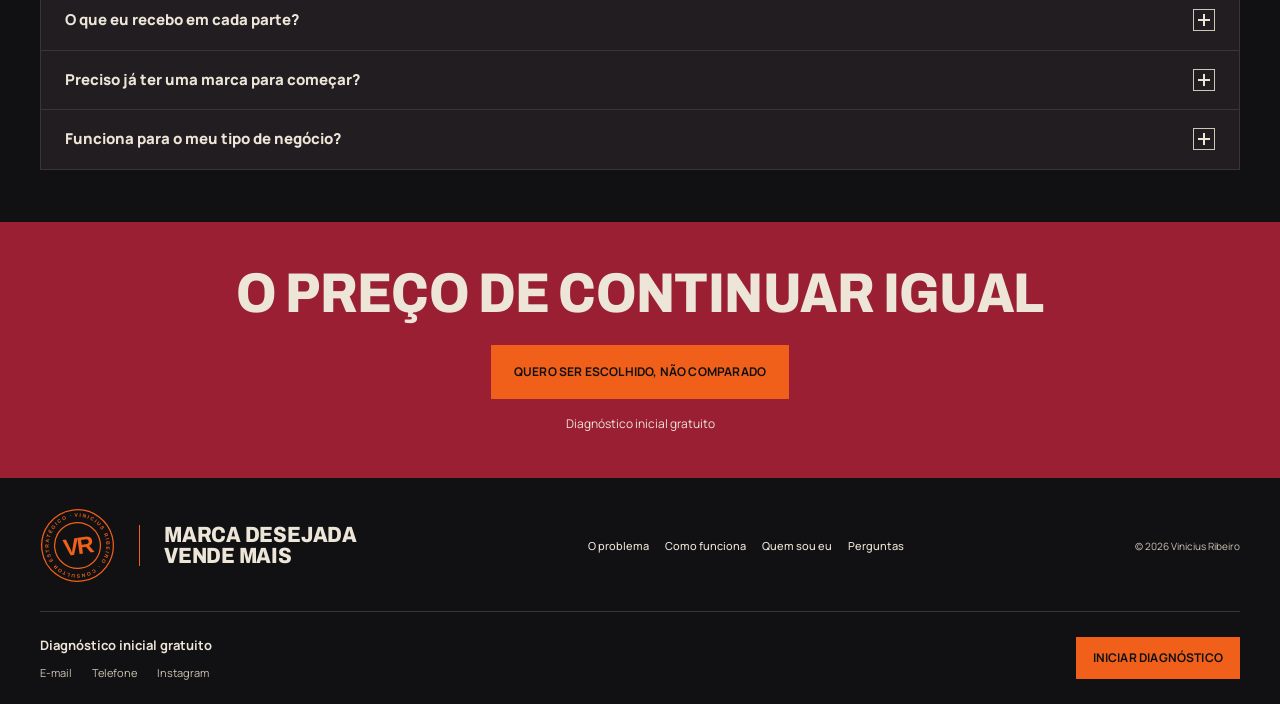
==== commit ada62c1e: "Site em 3D: hero em camadas, carimbo em moeda, portal para o diagnóstico e novo áudio de abertura - " ====
--- a/index.html
+++ b/index.html
@@ -14,6 +14,7 @@
   <link rel="stylesheet" href="styles.css">
   <script src="efeitos.js" defer></script>
   <script src="script.js" defer></script>
+  <script src="imersao.js" defer></script>
 </head>
 <body>
   <a class="skip-link" href="#conteudo">Pular para o conteúdo</a>
@@ -40,7 +41,7 @@
         </div>
         <div class="hero-visual">
           <div class="portrait portrait-hero" data-portrait></div>
-          <img class="stamp hero-stamp" src="assets/carimbo-vr.svg" width="164" height="164" alt="Carimbo VR. Vinicius Ribeiro, marca e vendas.">
+          <img class="stamp hero-stamp" src="assets/carimbo-vr.svg" width="164" height="164" alt="Carimbo VR. Vinicius Ribeiro, consultor estratégico.">
         </div>
       </div>
     </section>
--- a/styles.css
+++ b/styles.css
@@ -454,6 +454,41 @@
   .button {translate:none}
 }
 
+/* ============ IMERSÃO 3D · hero, carimbo e portal do diagnóstico ============ */
+/* "O DOBRO." em relevo: a letra ganha espessura para baixo (a folga extra evita cortar a sombra) */
+.dobro {padding-bottom:.3em;margin-bottom:-.3em}
+/* A folga maior deixaria a ponta de O DOBRO. aparecer antes da hora: ele espera mais abaixo, fora da máscara */
+.anim .dobro-new {transform:translate3d(0,175%,0)}
+.dobro-new {text-shadow:0 .014em 0 #D9530F,0 .028em 0 #C4490C,0 .042em 0 #AE400A,0 .056em 0 #983708,0 .07em 0 #7E2C05,0 .15em .18em rgba(0,0,0,.5)}
+
+/* Hero em camadas: a moldura vinho fica atrás, a foto no meio e o carimbo na frente. O script escreve --hx e --hy (de -1 a 1)
+   com a posição do mouse; no celular o retrato balança sozinho e tomba um pouco ao rolar. */
+.anim .portrait-hero {isolation:auto;transform-style:preserve-3d;transform:perspective(1100px) rotateX(calc(var(--hy,0) * -7deg)) rotateY(calc(var(--hx,0) * 9deg))}
+.anim .portrait-hero::before {transform:translate3d(16px,calc(-16px - var(--par,0px)),-56px) scale(1.051)}
+.anim .portrait-hero .portrait-image {scale:1.07;translate:calc(var(--hx,0) * -9px) calc(var(--hy,0) * -7px)}
+.anim .hero-stamp {translate:calc(var(--hx,0) * 18px) calc(var(--hy,0) * 13px)}
+/* Luz viva atrás do retrato: um anel de luz nas cores do orbe do diagnóstico, girando devagar */
+.anim .hero-visual::before {content:'';position:absolute;z-index:-1;left:50%;top:50%;width:150%;aspect-ratio:1;translate:-50% -50%;border-radius:50%;pointer-events:none;background:conic-gradient(from 0deg,#F0601A,#9A1F33 22%,rgba(154,31,51,0) 40%,#FF7A33 58%,#6E1423 78%,#F0601A);-webkit-mask:radial-gradient(closest-side,transparent 68%,#000 78%,#000 84%,transparent 100%);mask:radial-gradient(closest-side,transparent 68%,#000 78%,#000 84%,transparent 100%);filter:blur(16px);opacity:.6;animation:luzGiraHero 18s linear infinite}
+@keyframes luzGiraHero {to {rotate:360deg}}
+
+/* Carimbo como moeda: frente e verso com o carimbo e discos empilhados formando a borda. O script escreve --giro (graus). */
+.moeda {perspective:520px}
+.moeda::before {content:'';position:absolute;inset:8%;border-radius:50%;box-shadow:0 16px 26px rgba(0,0,0,.6)}
+.moeda-giro {position:relative;display:block;width:100%;height:100%;transform-style:preserve-3d;transform:rotateY(calc(var(--giro,0) * 1deg))}
+.moeda-giro>span {position:absolute;inset:0;border-radius:50%}
+.moeda-borda {background:linear-gradient(90deg,#5C2204,#F0601A 30%,#FFB680 50%,#F0601A 70%,#5C2204);transform:translateZ(calc(var(--k) * 1px))}
+.moeda-face {display:grid;place-items:center;background:radial-gradient(circle at 35% 28%,#3A3034,#151214 62%);box-shadow:inset 0 0 0 2px rgba(240,96,26,.6),inset 0 0 18px rgba(0,0,0,.6);-webkit-backface-visibility:hidden;backface-visibility:hidden;transform:translateZ(6px)}
+.moeda-face::after {content:'';position:absolute;inset:0;border-radius:50%;background:linear-gradient(120deg,rgba(255,255,255,.26),rgba(255,255,255,0) 40%)}
+.moeda-face img {width:90%;height:90%}
+.moeda-verso {transform:rotateY(180deg) translateZ(6px)}
+
+/* Portal: ao clicar num botão de diagnóstico, um círculo com a borda acesa cresce a partir do botão enquanto o site tomba para trás */
+.vr-portal {position:fixed;z-index:9998;width:240px;height:240px;margin:-120px 0 0 -120px;border-radius:50%;pointer-events:none;background:#111012;box-shadow:0 0 0 2px #FF7A33,0 0 22px 6px rgba(240,96,26,.7),inset 0 0 34px 4px rgba(240,96,26,.45);transform:scale(.05);will-change:transform;animation:portalAbre .68s cubic-bezier(.5,0,.9,.5) forwards}
+@keyframes portalAbre {to {transform:scale(var(--s,12))}}
+.dx-overlay {transition:opacity .4s ease}
+.dx-overlay.dx-entrando {opacity:0;pointer-events:none}
+html.vr-saindo main,html.vr-saindo .site-footer {transform:perspective(1200px) rotateX(7deg) scale(.93);transform-origin:50% var(--vy,50%);transition:transform .64s cubic-bezier(.6,0,.3,1)}
+
 /* Diagnóstico aberto por cima do site: cobre a tela toda (inclusive sob as barras do Safari) e trava e esconde o site por baixo */
 .dx-overlay {position:fixed;top:0;left:0;width:100%;height:100vh;height:100dvh;border:0;z-index:9999;background:#111012}
 /* iPhone: o quadro mede a tela cheia menos a barra do Safari, que fica por cima da parte de baixo (o fundo escuro aparece atrás dela) */
